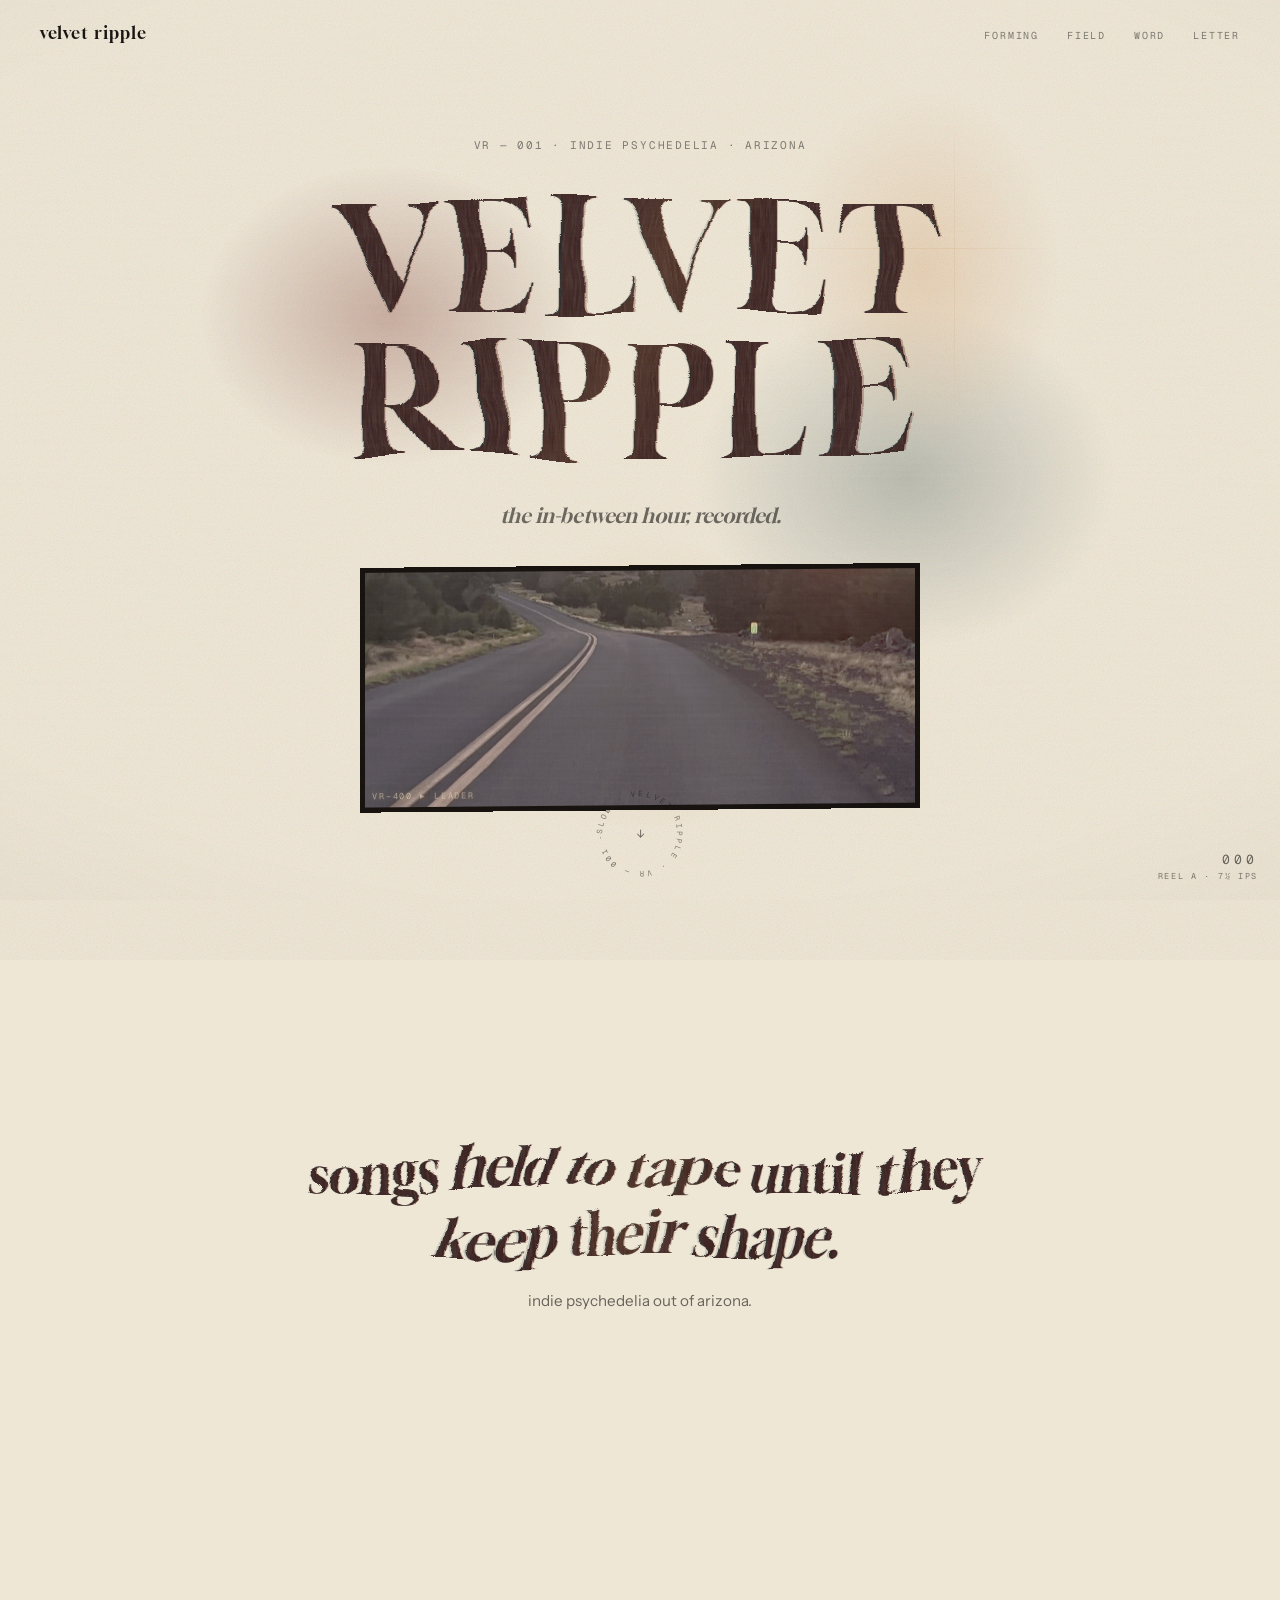
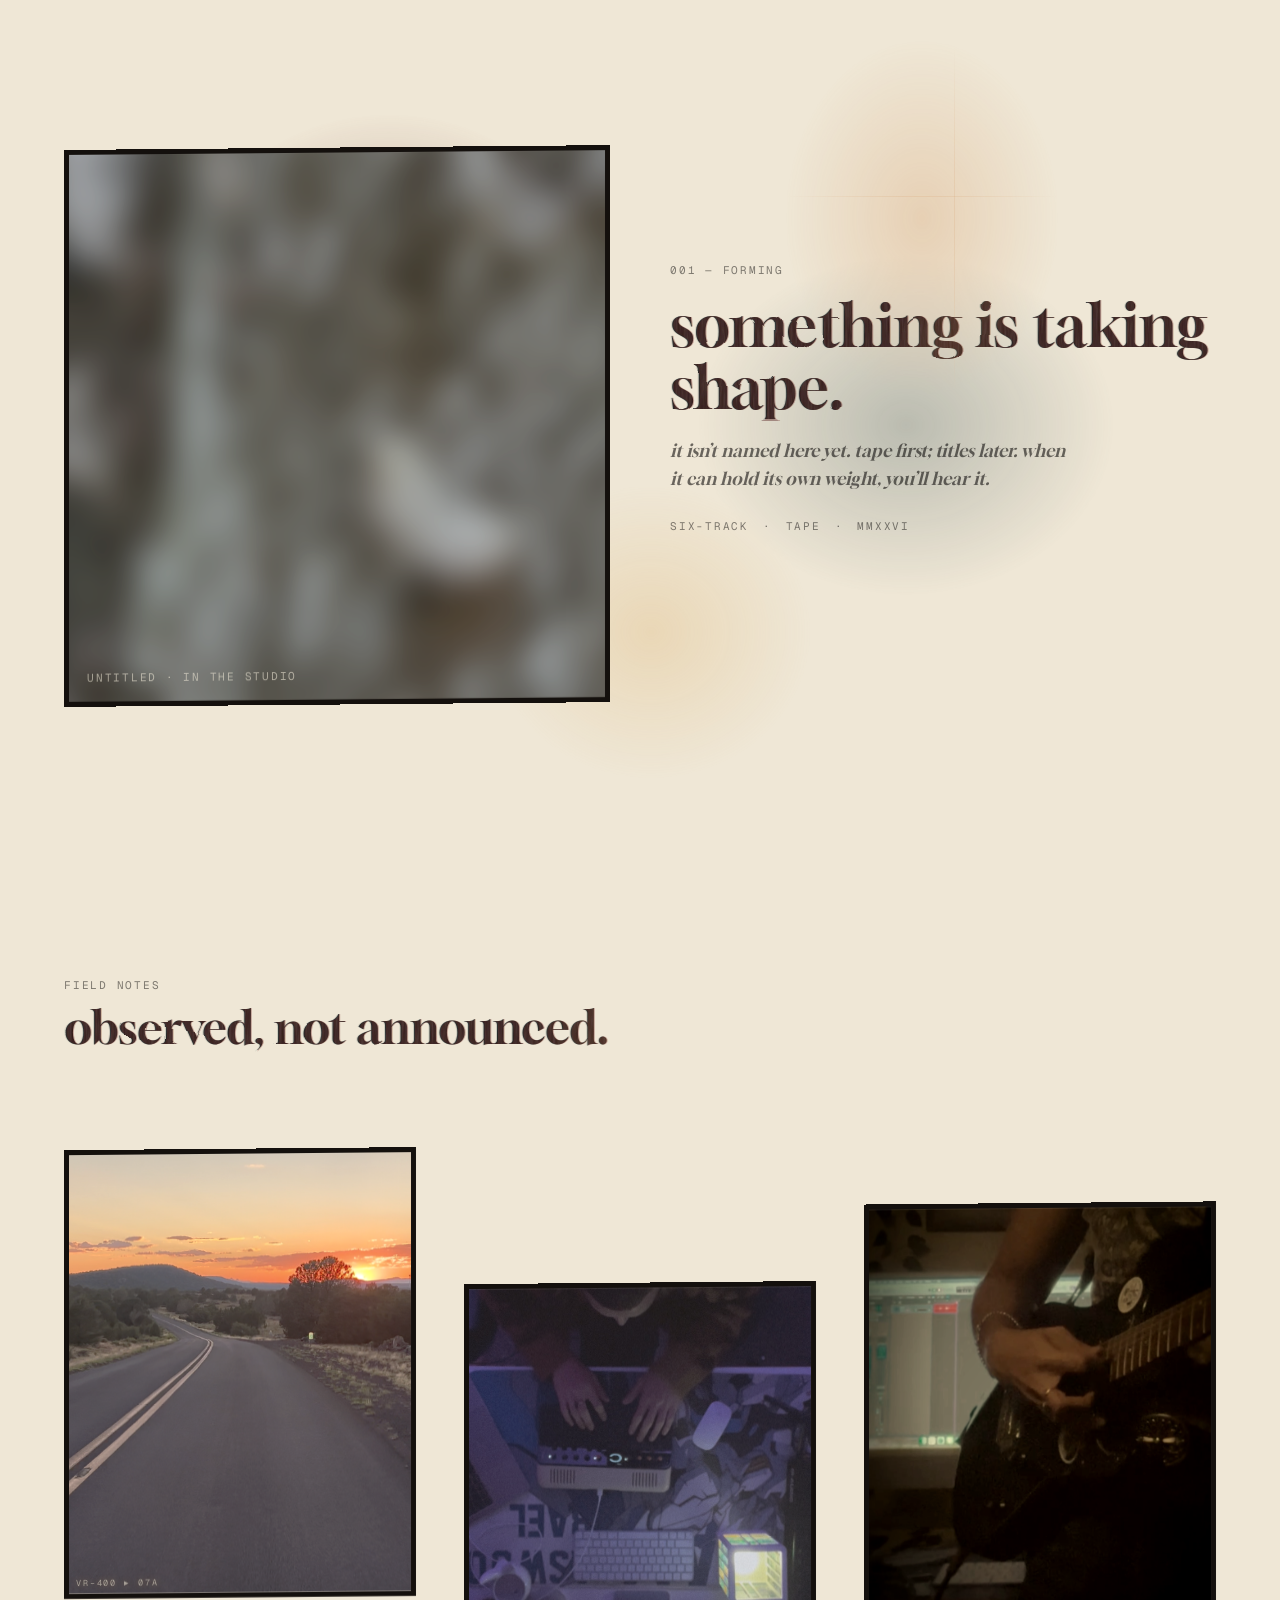
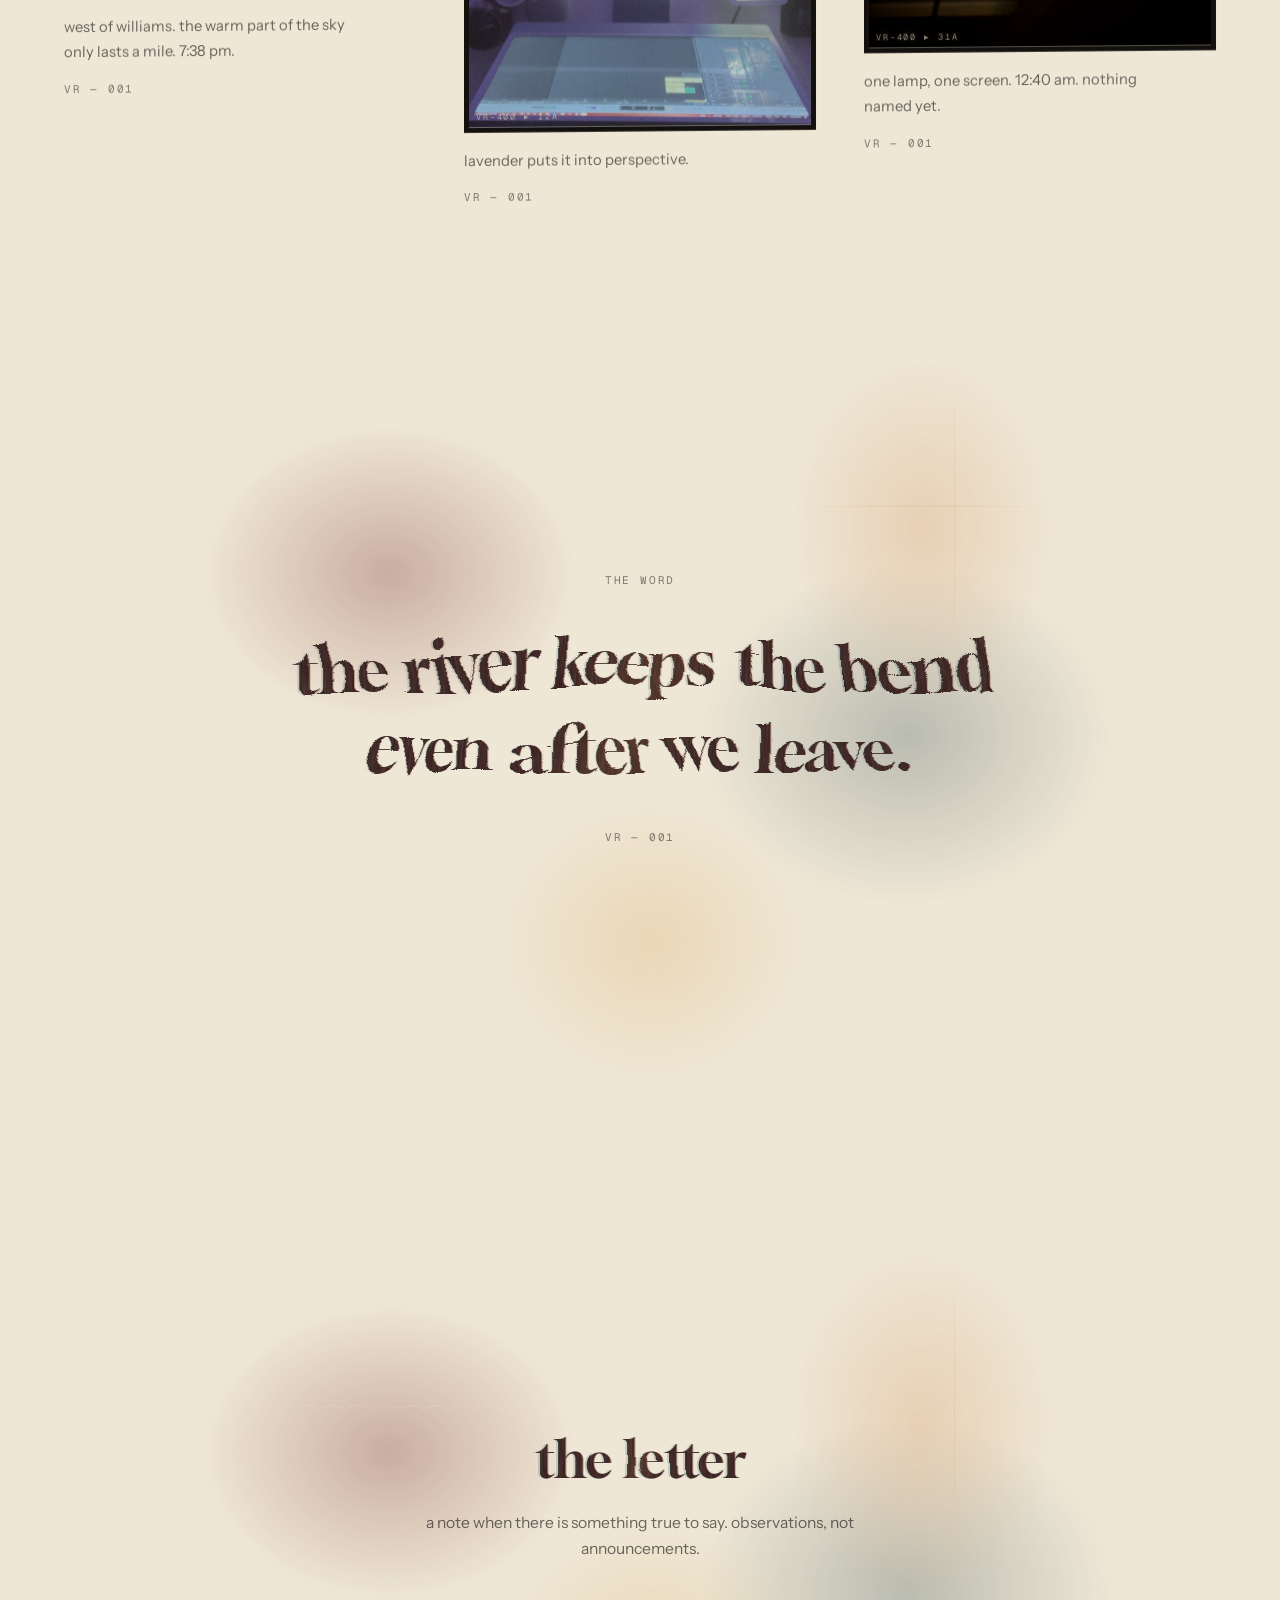
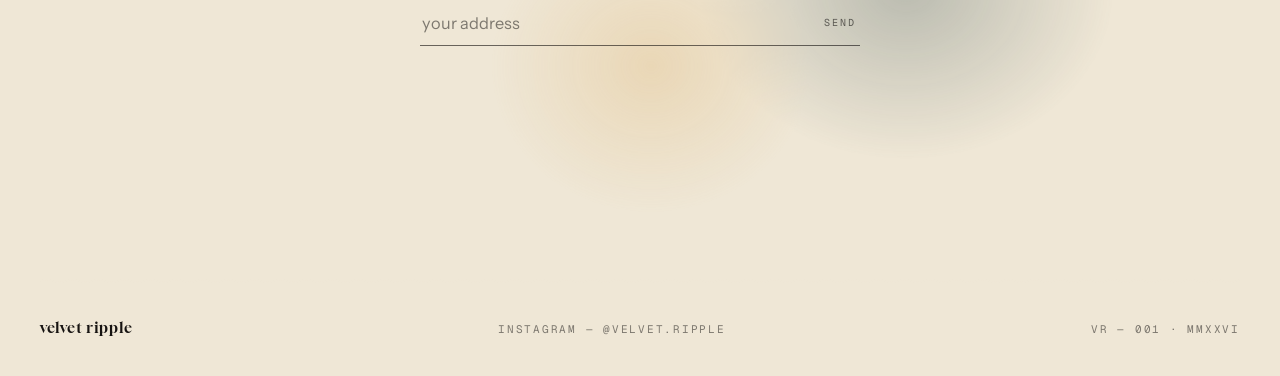
==== index.html @ 53ef12de "Add files via upload" ====
<!DOCTYPE html>
<html lang="en">
<head>
<meta charset="UTF-8">
<meta name="viewport" content="width=device-width, initial-scale=1.0">
<title>velvet ripple</title>
<link rel="icon" href="assets/velvet-ripple-favicon.png">
<link rel="stylesheet" href="colors_and_type.css">
<style>
  /* ============================================================
     VELVET RIPPLE — Liquid Velvet site · v4
     calm at rest · liquefies on scroll · bone sinks to inkwell
     indie psychedelia: a liquid light show under every scene,
     climate-graded photos, ripple rings, warped display type
     analog: paper fiber · velvet nap · dust · vignette ·
     misregistered print · film rebates · tape counter
     ============================================================ */
  *{ box-sizing:border-box; margin:0; padding:0; }
  html{ scroll-behavior:smooth; }

  /* page climate — JS flips body[data-climate] as you descend */
  body{ --pg:#EFE7D6; --pfg:#161311;
        --pfg2:rgba(22,19,17,.62); --pfg3:rgba(22,19,17,.52);
        --prule:rgba(22,19,17,.18);
        /* v2 print-plate colors per climate */
        --mis-a:rgba(107,30,26,.32); --mis-b:rgba(43,69,73,.18); --halo:rgba(0,0,0,0);
        background:var(--pg); color:var(--pfg);
        font-family:var(--font-body);
        -webkit-font-smoothing:antialiased;
        transition:background-color var(--clim-dur,1.4s) ease, color var(--clim-dur,1.4s) ease;
        overflow-x:hidden; }
  body[data-climate="teal"]{ --pg:#2B4549; --pfg:#EFE7D6;
        --pfg2:rgba(239,231,214,.66); --pfg3:rgba(239,231,214,.46);
        --prule:rgba(239,231,214,.20);
        --mis-a:rgba(22,19,17,.42); --mis-b:rgba(239,231,214,.14); --halo:rgba(217,162,75,.10); }
  body[data-climate="ink"]{ --pg:#161311; --pfg:#EFE7D6;
        --pfg2:rgba(239,231,214,.62); --pfg3:rgba(239,231,214,.44);
        --prule:rgba(239,231,214,.16);
        --mis-a:rgba(107,30,26,.55); --mis-b:rgba(217,162,75,.16); --halo:rgba(217,162,75,.15); }

  a{ color:inherit; text-decoration:none; }
  ::selection{ background:#6B1E1A; color:#EFE7D6; }

  /* focus — the system's oxblood outline comes from colors_and_type.css;
     on dark climates honey carries it instead */
  body[data-climate="teal"] :focus-visible,
  body[data-climate="ink"] :focus-visible{ outline-color:var(--vr-honey); }

  .mono{ font-family:var(--font-mono); font-size:11px; letter-spacing:.16em;
         text-transform:uppercase; color:var(--pfg3);
         transition:color var(--clim-dur,1.4s) ease; }

  /* the liquid — the melt filter drives DISPLAY TYPE ONLY. photos are
     moved by the compositor (transforms), never re-rasterized. */
  /* velvet type — melt via #vr-liquid; the pile lives in the glyph fill
     (background-clip:text = painted once, zero per-frame cost) */
  .velvet-word, .warp{ background-color:var(--pfg);
    background-image:url("data:image/svg+xml,%3Csvg xmlns='http://www.w3.org/2000/svg' width='210' height='210'%3E%3Cfilter id='v'%3E%3CfeTurbulence type='fractalNoise' baseFrequency='0.5 0.04' numOctaves='3' seed='9' stitchTiles='stitch'/%3E%3CfeColorMatrix type='saturate' values='0'/%3E%3C/filter%3E%3Crect width='100%25' height='100%25' filter='url(%23v)' opacity='0.32'/%3E%3C/svg%3E"),
      linear-gradient(115deg, rgba(217,162,75,0) 40%, rgba(217,162,75,.2) 50%, rgba(217,162,75,0) 60%);
    -webkit-background-clip:text; background-clip:text; color:transparent;
    transition:background-color var(--clim-dur,1.4s) ease; }
  .velvet-word{ filter:url(#vr-liquid); will-change:filter; }

  /* ---- material plates ----------------------------------------
     budget: exactly TWO blended full-viewport layers. every extra one
     forces the whole viewport to recomposite on each scroll frame,
     which is what made v3 sludgy. paper + velvet nap + projector dust
     are one static soft-light sheet; grain is the only animated plate;
     the vignette is plain alpha, so it costs nothing to blend. */
  .stock{ position:fixed; inset:0; pointer-events:none; z-index:58;
    mix-blend-mode:soft-light; opacity:var(--paper-o,.5);
    background-image:url("data:image/svg+xml,%3Csvg xmlns='http://www.w3.org/2000/svg' width='240' height='240'%3E%3Cfilter id='p'%3E%3CfeTurbulence type='fractalNoise' baseFrequency='0.010 0.30' numOctaves='3' seed='11' stitchTiles='stitch'/%3E%3CfeColorMatrix type='saturate' values='0'/%3E%3C/filter%3E%3Crect width='100%25' height='100%25' filter='url(%23p)' opacity='0.55'/%3E%3C/svg%3E"); }
  /* the nap and the dust ride INSIDE the same blended layer as pseudo-
     elements — independent knobs, still only one viewport blend */
  .stock::before, .stock::after{ content:""; position:absolute; inset:0; }
  .stock::before{ opacity:var(--nap-o,.55);
    background-image:url("data:image/svg+xml,%3Csvg xmlns='http://www.w3.org/2000/svg' width='210' height='210'%3E%3Cfilter id='v'%3E%3CfeTurbulence type='fractalNoise' baseFrequency='0.55 0.035' numOctaves='3' seed='9' stitchTiles='stitch'/%3E%3CfeColorMatrix type='saturate' values='0'/%3E%3C/filter%3E%3Crect width='100%25' height='100%25' filter='url(%23v)' opacity='0.6'/%3E%3C/svg%3E"),
      linear-gradient(115deg, rgba(239,231,214,0) 30%, rgba(239,231,214,.45) 44%, rgba(217,162,75,.26) 50%, rgba(239,231,214,.45) 56%, rgba(239,231,214,0) 70%); }
  .stock::after{ opacity:var(--dust-o,.4);
    background-image:url("data:image/svg+xml,%3Csvg xmlns='http://www.w3.org/2000/svg' width='430' height='430'%3E%3Cg fill='%23141009'%3E%3Ccircle cx='63' cy='118' r='1.1'/%3E%3Ccircle cx='299' cy='47' r='.7'/%3E%3Ccircle cx='372' cy='268' r='1.3'/%3E%3Ccircle cx='151' cy='341' r='.8'/%3E%3Crect x='218' y='166' width='1' height='9' transform='rotate(24 218 166)'/%3E%3C/g%3E%3C/svg%3E"); }

  /* film grain — the one animated plate; transform-only jitter */
  .grain{ position:fixed; inset:-60px; pointer-events:none; z-index:60;
    mix-blend-mode:multiply; opacity:calc(var(--grain-o,.55) * .5);
    will-change:transform; animation:grainJig 1.1s steps(4) infinite;
    background-image:url("data:image/svg+xml,%3Csvg xmlns='http://www.w3.org/2000/svg' width='180' height='180'%3E%3Cfilter id='n'%3E%3CfeTurbulence type='fractalNoise' baseFrequency='0.85' numOctaves='2' stitchTiles='stitch'/%3E%3C/filter%3E%3Crect width='100%25' height='100%25' filter='url(%23n)' opacity='0.6'/%3E%3C/svg%3E"); }
  @keyframes grainJig{
    0%{ transform:translate3d(0,0,0); } 25%{ transform:translate3d(-22px,14px,0); }
    50%{ transform:translate3d(14px,-26px,0); } 75%{ transform:translate3d(-10px,-12px,0); }
    100%{ transform:translate3d(0,0,0); } }

  /* v2 · enlarger vignette — alpha only, never blended */
  .vig{ position:fixed; inset:0; pointer-events:none; z-index:57;
    background:radial-gradient(ellipse 118% 96% at 50% 46%, rgba(0,0,0,0) 56%, rgba(18,14,11,var(--vig-o,.10)) 128%); }

  @media (prefers-reduced-motion: reduce){ .grain{ animation:none; } }

  /* v2 · misregistered print — second pass slightly off-register;
     on dark grounds the ghost warms into halation */
  .misreg{ text-shadow:
      var(--misx,1.2px) 0 0 var(--mis-a),
      calc(-1 * var(--misx,1.2px)) 0 0 var(--mis-b),
      0 0 30px var(--halo);
    transition:text-shadow var(--clim-dur,1.4s) ease; }

  /* v2 · film rebate — photos sit in negative frames w/ edge markings */
  .film{ position:relative; border:5px solid #14100D;
    box-shadow:0 0 0 1px rgba(239,231,214,.06) inset; }
  .rebate{ position:absolute; left:7px; bottom:5px; z-index:2;
    font-family:var(--font-mono); font-size:8.5px; letter-spacing:.22em;
    text-transform:uppercase; color:rgba(239,231,214,.55);
    text-shadow:0 0 6px rgba(217,162,75,.35); pointer-events:none; }

  /* v2 · tape counter — bottom right, fed by scroll */
  .tape{ position:fixed; right:22px; bottom:18px; z-index:45; text-align:right;
    display:flex; flex-direction:column; gap:2px; pointer-events:none; }
  .tape .tc-count{ font-family:var(--font-mono); font-size:13px; letter-spacing:.3em;
    color:var(--pfg2); font-variant-numeric:tabular-nums;
    transition:color var(--clim-dur,1.4s) ease; }
  .tape .tc-sub{ font-family:var(--font-mono); font-size:8.5px; letter-spacing:.2em;
    text-transform:uppercase; color:var(--pfg3);
    transition:color var(--clim-dur,1.4s) ease; }
  body[data-tape="off"] .tape{ display:none; }

  /* v4 · indie psychedelia — the liquid light show.
     wet-plate projector pools in brand inks, running under EVERY scene.
     scoped per-section + isolation:isolate so the blend is contained to
     that section's box instead of promoting the whole page. blobs move
     on transform and breathe on opacity — both compositor-only, so the
     light show is free during scroll. */
  .lit{ isolation:isolate; }
  .oil{ position:absolute; inset:0; overflow:hidden; pointer-events:none;
    mix-blend-mode:multiply; opacity:var(--oil-o,.34); }
  body[data-climate="teal"] .oil, body[data-climate="ink"] .oil{ mix-blend-mode:screen; }
  .oil i{ position:absolute; border-radius:50%; will-change:transform,opacity; }
  .oil .o1{ width:58vmin; height:46vmin; left:10%; top:12%;
    background:radial-gradient(closest-side, rgba(107,30,26,.85), rgba(107,30,26,0) 72%);
    animation:oilA 47s ease-in-out infinite alternate; }
  .oil .o2{ width:66vmin; height:54vmin; right:6%; top:26%;
    background:radial-gradient(closest-side, rgba(43,69,73,.8), rgba(43,69,73,0) 70%);
    animation:oilB 61s ease-in-out infinite alternate; }
  .oil .o3{ width:48vmin; height:44vmin; left:34%; bottom:2%;
    background:radial-gradient(closest-side, rgba(217,162,75,.68), rgba(217,162,75,0) 74%);
    animation:oilC 73s ease-in-out infinite alternate; }
  .oil .o4{ width:40vmin; height:52vmin; left:58%; top:4%;
    background:radial-gradient(closest-side, rgba(196,107,31,.55), rgba(196,107,31,0) 76%);
    animation:oilD 67s ease-in-out infinite alternate; }
  @keyframes oilA{ from{ transform:translate3d(0,0,0) scale(1); } to{ transform:translate3d(9vmin,6vmin,0) scale(1.28); } }
  @keyframes oilB{ from{ transform:translate3d(0,0,0) scale(1.15); } to{ transform:translate3d(-12vmin,5vmin,0) scale(.88); } }
  @keyframes oilC{ from{ transform:translate3d(0,0,0) scale(1); } to{ transform:translate3d(7vmin,-9vmin,0) scale(1.32); } }
  @keyframes oilD{ from{ transform:translate3d(0,0,0) scale(.9); } to{ transform:translate3d(-8vmin,8vmin,0) scale(1.2); } }
  /* colour wander without hue-rotate: the pools cross-fade at different
     periods, so the overlaps mix new colour on their own (free) */
  body[data-hue="on"] .oil .o1{ animation:oilA 47s ease-in-out infinite alternate, oilFade 29s ease-in-out infinite alternate; }
  body[data-hue="on"] .oil .o2{ animation:oilB 61s ease-in-out infinite alternate, oilFade 37s ease-in-out infinite alternate -9s; }
  body[data-hue="on"] .oil .o3{ animation:oilC 73s ease-in-out infinite alternate, oilFade 43s ease-in-out infinite alternate -21s; }
  body[data-hue="on"] .oil .o4{ animation:oilD 67s ease-in-out infinite alternate, oilFade 31s ease-in-out infinite alternate -14s; }
  @keyframes oilFade{ from{ opacity:.45; } to{ opacity:1; } }

  /* v4 · psych photo grade — deepens with the climate, set once per
     climate change (never per frame) */
  .film img{ transition:filter var(--clim-dur,1.4s) ease; }
  body[data-climate="teal"] .film img{ filter:saturate(.82) contrast(1.09) sepia(.12) hue-rotate(-6deg); }
  body[data-climate="ink"] .film img{ filter:saturate(.72) contrast(1.14) sepia(.2) hue-rotate(-12deg) brightness(.94); }

  /* v4 · wavy rule — the ripple as a divider */
  .ripple-rule{ height:6px; border:0; margin:0 auto; width:min(680px,72vw); opacity:.75;
    background:url("data:image/svg+xml,%3Csvg xmlns='http://www.w3.org/2000/svg' width='26' height='6'%3E%3Cpath d='M0 3 Q 6.5 0 13 3 T 26 3' fill='none' stroke='%23EFE7D6' stroke-opacity='.34'/%3E%3C/svg%3E") repeat-x; }

  /* v3 · ripple rings — slow sonar circles behind the word */
  .rings{ position:absolute; inset:0; display:grid; place-items:center; pointer-events:none; }
  .rings i{ grid-area:1/1; width:36vmin; height:36vmin; border-radius:50%;
    border:1px solid var(--prule); opacity:0; will-change:transform,opacity;
    animation:ripple 13s linear infinite; }
  .rings i:nth-child(even){ border-color:rgba(217,162,75,.34); }
  .rings i:nth-child(2){ animation-delay:3.25s; } .rings i:nth-child(3){ animation-delay:6.5s; }
  .rings i:nth-child(4){ animation-delay:9.75s; }
  @keyframes ripple{ 0%{ transform:scale(.3); opacity:0; } 10%{ opacity:.55; }
    70%{ opacity:.16; } 100%{ transform:scale(3.2); opacity:0; } }
  body[data-rings="off"] .rings{ display:none; }

  /* v3 · type warp — static melt on display titles (#vr-warp is never
     mutated per frame; renders once, cached) */
  .warp{ filter:url(#vr-warp); }

  @media (prefers-reduced-motion: reduce){
    .oil, .oil i, .rings i, .cue-ring{ animation:none !important; } }

  /* nav */
  nav{ position:fixed; top:0; left:0; right:0; z-index:40;
       display:flex; align-items:baseline; gap:28px; padding:22px 40px; }
  .nav-mark{ font-family:var(--font-display); font-size:17px; letter-spacing:.06em; margin-right:auto; }
  nav a.lnk{ font-family:var(--font-mono); font-size:10px; letter-spacing:.18em;
       text-transform:uppercase; color:var(--pfg3); transition:color var(--dur-hover,400ms) ease; }
  nav a.lnk:hover{ color:var(--pfg); }

  section{ position:relative; }

  /* photos ride the compositor: the scroll loop writes only transform */
  [data-plx]{ will-change:transform; }

  /* reveals */
  .rv{ opacity:0; transform:translateY(26px); transition:opacity 1.3s ease, transform 1.3s ease; }
  .rv.in{ opacity:1; transform:none; }
  @media (prefers-reduced-motion: reduce){ .rv{ opacity:1; transform:none; } }

  /* ---------- 1 · HERO ---------- */
  .hero{ min-height:100vh; display:flex; flex-direction:column; align-items:center;
         justify-content:center; text-align:center; gap:34px; padding:120px 24px 80px; }
  .hero-word{ font-family:var(--font-display); font-weight:400; text-transform:uppercase;
       font-size:clamp(3.6rem,11.5vw,10rem); line-height:.96; letter-spacing:.09em;
       text-indent:.09em; }
  @keyframes vrBreathe{ 0%,100%{ transform:scale(1) skewX(0deg); }
    33%{ transform:scale(1.008) skewX(.22deg); } 66%{ transform:scale(1.014) skewX(-.18deg); } }
  @media (prefers-reduced-motion: no-preference){
    .hero-word{ animation:vrBreathe 9s ease-in-out infinite; } }
  .hero-sub{ font-family:var(--font-display); font-style:italic;
       font-size:clamp(1rem,1.6vw,1.3rem); color:var(--pfg2);
       transition:color var(--clim-dur,1.4s) ease; }
  .hero-strip{ width:min(560px,82vw); aspect-ratio:21/9; overflow:hidden; }
  .hero-strip img{ width:100%; height:100%; object-fit:cover; display:block;
       filter:saturate(.9) contrast(1.05) sepia(.07); }
  .hero-cue{ position:absolute; bottom:18px; left:50%; transform:translateX(-50%);
       width:96px; height:96px; display:grid; place-items:center; }
  .cue-ring{ position:absolute; inset:0; overflow:visible; animation:cueSpin 28s linear infinite; }
  .cue-ring text{ font-family:var(--font-mono); font-size:8px; letter-spacing:.28em;
       text-transform:uppercase; fill:var(--pfg3); transition:fill var(--clim-dur,1.4s) ease; }
  .cue-arrow{ font-family:var(--font-mono); font-size:12px; color:var(--pfg2);
       animation:cuePulse 3.2s ease-in-out infinite; }
  @keyframes cueSpin{ to{ transform:rotate(360deg); } }
  @keyframes cuePulse{ 0%,100%{ opacity:.35; } 50%{ opacity:.85; } }

  /* ---------- 2 · THESIS ---------- */
  .thesis{ min-height:72vh; display:flex; flex-direction:column; align-items:center;
       justify-content:center; gap:22px; text-align:center; padding:80px 24px; }
  .thesis-line{ font-family:var(--font-display); font-style:italic; font-weight:400;
       font-size:clamp(1.8rem,4.2vw,3.3rem); line-height:1.25; max-width:22ch; }
  .thesis-sub{ font-family:var(--font-body); font-size:.95rem; color:var(--pfg2);
       transition:color var(--clim-dur,1.4s) ease; }

  /* ---------- 3 · FORMING ---------- */
  .forming{ min-height:100vh; display:grid; grid-template-columns:1fr 1fr;
       align-items:center; gap:60px; padding:120px 64px; max-width:1280px; margin:0 auto; }
  .forming-art{ position:relative; aspect-ratio:1/1; overflow:hidden; background:#1E1A17; }
  .forming-art img{ position:absolute; inset:-8%; width:116%; height:116%; object-fit:cover;
       filter:blur(16px) saturate(1.05) contrast(1.05); transform:scale(1.06); }
  .forming-art .veil{ position:absolute; inset:0; background:rgba(22,19,17,.22); }
  .forming-art .stamp{ position:absolute; left:18px; bottom:16px; z-index:2; }
  .forming-copy{ display:flex; flex-direction:column; gap:18px; }
  .forming-title{ font-family:var(--font-display); font-weight:400;
       font-size:clamp(2.2rem,4.6vw,3.8rem); line-height:1.05; }
  .forming-it{ font-family:var(--font-display); font-style:italic;
       font-size:1.1rem; line-height:1.6; color:var(--pfg2); max-width:34ch;
       transition:color var(--clim-dur,1.4s) ease; }
  .forming-meta{ display:flex; gap:14px; flex-wrap:wrap; margin-top:8px; }

  /* ---------- 4 · FIELD NOTES ---------- */
  .field{ padding:130px 64px 150px; max-width:1280px; margin:0 auto; }
  .field-head{ display:flex; flex-direction:column; gap:12px; margin-bottom:64px; }
  .field-title{ font-family:var(--font-display); font-weight:400;
       font-size:clamp(2rem,3.6vw,3rem); line-height:1; }
  .field-grid{ display:grid; grid-template-columns:repeat(3,1fr); gap:48px; align-items:start; }
  .fnote{ display:flex; flex-direction:column; gap:16px; }
  .fnote:nth-child(2){ margin-top:84px; }
  .fnote:nth-child(3){ margin-top:36px; }
  .fnote figure{ overflow:hidden; aspect-ratio:4/5; }
  .fnote img{ width:100%; height:100%; object-fit:cover; display:block;
       filter:saturate(.88) contrast(1.06) sepia(.07); }
  .fnote-cap{ font-family:var(--font-body); font-size:.92rem; line-height:1.65;
       color:var(--pfg2); max-width:30ch; transition:color var(--clim-dur,1.4s) ease; }

  /* ---------- 5 · THE WORD ---------- */
  .word{ min-height:100vh; display:flex; flex-direction:column; align-items:center;
       justify-content:center; gap:38px; text-align:center; padding:120px 24px; overflow:hidden; }
  .word-lyric{ font-family:var(--font-display); font-weight:400;
       font-size:clamp(2rem,5vw,4.2rem); line-height:1.3; max-width:18ch; }

  /* ---------- 6 · THE LETTER ---------- */
  .letter{ min-height:80vh; display:flex; flex-direction:column; align-items:center;
       justify-content:center; gap:24px; text-align:center; padding:120px 24px 60px; }
  .letter-title{ font-family:var(--font-display); font-weight:400;
       font-size:clamp(2rem,4vw,3.2rem); line-height:1; }
  .letter-copy{ font-family:var(--font-body); font-size:.98rem; line-height:1.7;
       color:var(--pfg2); max-width:44ch; transition:color var(--clim-dur,1.4s) ease; }
  .letter-form{ display:flex; width:min(440px,86vw); border-bottom:1px solid var(--pfg2);
       margin-top:14px; transition:border-color var(--dur-hover,400ms) ease; }
  .letter-form:focus-within{ border-bottom-color:var(--vr-honey); }
  .letter-form.err{ border-bottom-color:var(--error-on-deep,#D99A93); }
  .letter-form input{ flex:1; background:none; border:none; outline:none; color:var(--pfg);
       font-family:var(--font-body); font-size:1.02rem; padding:12px 2px; }
  .letter-form input::placeholder{ color:var(--pfg3); }
  .letter-form button{ background:none; border:none; cursor:pointer; color:var(--pfg2);
       font-family:var(--font-mono); font-size:10px; letter-spacing:.2em;
       text-transform:uppercase; padding:0 4px; transition:color var(--dur-hover,400ms) ease; }
  .letter-form button:hover{ color:#D9A24B; } /* honey as text — legal here: ink climate only */
  .letter-note{ font-family:var(--font-body); font-size:.88rem; line-height:1.6; min-height:1.6em; }
  .letter-note.err{ color:var(--error-on-deep,#D99A93); }
  .letter-note.ok{ color:var(--ok-on-deep,#A9BD97); }

  footer{ display:flex; align-items:baseline; gap:24px; padding:40px; position:relative; }
  footer::before{ content:""; position:absolute; top:0; left:40px; right:40px; height:6px;
       background:url("data:image/svg+xml,%3Csvg xmlns='http://www.w3.org/2000/svg' width='26' height='6'%3E%3Cpath d='M0 3 Q 6.5 0 13 3 T 26 3' fill='none' stroke='%23EFE7D6' stroke-opacity='.28'/%3E%3C/svg%3E") repeat-x; }
  footer .nav-mark{ font-size:15px; }
  footer .mono a:hover{ color:var(--pfg); }
  footer .right{ margin-left:auto; }

  @media (max-width: 900px){
    nav{ padding:18px 22px; gap:16px; }
    .forming{ grid-template-columns:1fr; gap:40px; padding:100px 24px; }
    .field{ padding:100px 24px 110px; }
    .field-grid{ grid-template-columns:1fr; gap:56px; }
    .fnote:nth-child(2), .fnote:nth-child(3){ margin-top:0; }
    footer{ flex-wrap:wrap; padding:32px 22px; }
    .tape{ right:14px; bottom:12px; }
  }
</style>
</head>
<body data-climate="bone">

<!-- the liquid filter — JS warbles baseFrequency + scale -->
<svg width="0" height="0" style="position:absolute" aria-hidden="true">
  <filter id="vr-liquid" x="-8%" y="-8%" width="116%" height="116%">
    <feTurbulence id="vr-turb" type="fractalNoise" baseFrequency="0.006 0.010" numOctaves="2" seed="7" result="n"></feTurbulence>
    <feDisplacementMap id="vr-disp" in="SourceGraphic" in2="n" scale="3" xChannelSelector="R" yChannelSelector="G"></feDisplacementMap>
  </filter>
  <!-- static type-warp — attributes only change from the Tweaks knob -->
  <filter id="vr-warp" x="-12%" y="-12%" width="124%" height="124%">
    <feTurbulence type="fractalNoise" baseFrequency="0.011 0.02" numOctaves="1" seed="3" result="wn"></feTurbulence>
    <feDisplacementMap id="vr-warp-disp" in="SourceGraphic" in2="wn" scale="3.2" xChannelSelector="R" yChannelSelector="G"></feDisplacementMap>
  </filter>
</svg>

<div class="vig" aria-hidden="true"></div>
<div class="stock" aria-hidden="true"></div>
<div class="grain" aria-hidden="true"></div>

<div class="tape" aria-hidden="true">
  <span class="tc-count" id="vr-count">000</span>
  <span class="tc-sub">reel a · 7½ ips</span>
</div>

<nav>
  <a class="nav-mark" href="#top">velvet ripple</a>
  <a class="lnk" href="#forming">forming</a>
  <a class="lnk" href="#field">field</a>
  <a class="lnk" href="#word">word</a>
  <a class="lnk" href="#letter">letter</a>
</nav>

<!-- 1 · HERO -->
<section class="hero lit" id="top" data-climate="bone" data-screen-label="hero">
  <div class="oil" aria-hidden="true"><i class="o1"></i><i class="o2"></i><i class="o3"></i><i class="o4"></i></div>
  <div class="rings" aria-hidden="true"><i></i><i></i><i></i><i></i></div>
  <span class="mono">vr — 001 · indie psychedelia · arizona</span>
  <h1 class="hero-word velvet-word misreg">velvet<br>ripple</h1>
  <p class="hero-sub">the in-between hour, recorded.</p>
  <div class="hero-strip film" data-plx="22">
    <img src="assets/photos/williams-drive.png" alt="dusk highway west of williams, arizona">
    <span class="rebate">vr–400 ▸ leader</span>
  </div>
  <div class="hero-cue" aria-hidden="true">
    <svg class="cue-ring" viewBox="0 0 100 100"><defs><path id="cue-o" d="M50,50 m-39,0 a39,39 0 1,1 78,0 a39,39 0 1,1 -78,0"></path></defs><text><textPath href="#cue-o">slow · velvet ripple · vr — 001 ·&#160;</textPath></text></svg>
    <span class="cue-arrow">↓</span>
  </div>
</section>

<!-- 2 · THESIS -->
<section class="thesis" data-climate="bone" data-screen-label="thesis">
  <p class="thesis-line rv velvet-word misreg">songs held to tape until they keep their shape.</p>
  <p class="thesis-sub rv">indie psychedelia out of arizona.</p>
</section>

<!-- 3 · FORMING -->
<section class="forming lit" id="forming" data-climate="teal" data-screen-label="forming">
  <div class="oil" aria-hidden="true"><i class="o1"></i><i class="o2"></i><i class="o3"></i><i class="o4"></i></div>
  <div class="forming-art rv film" data-plx="16">
    <img src="assets/photos/cover-bark.jpg" alt="unfocused texture — a record still forming">
    <div class="veil"></div>
    <span class="mono stamp" style="color:rgba(239,231,214,.6)">untitled · in the studio</span>
  </div>
  <div class="forming-copy">
    <span class="mono rv">001 — forming</span>
    <h2 class="forming-title rv misreg warp">something is taking shape.</h2>
    <p class="forming-it rv">it isn&rsquo;t named here yet. tape first; titles later. when it can hold its own weight, you&rsquo;ll hear it.</p>
    <div class="forming-meta rv">
      <span class="mono">SIX-TRACK</span>
      <span class="mono">·</span>
      <span class="mono">tape</span>
      <span class="mono">·</span>
      <span class="mono">mmxxvi</span>
    </div>
  </div>
</section>

<!-- 4 · FIELD NOTES -->
<section class="field" id="field" data-climate="teal" data-screen-label="field notes">
  <div class="field-head">
    <span class="mono rv">field notes</span>
    <h2 class="field-title rv misreg warp">observed, not announced.</h2>
  </div>
  <div class="field-grid">
    <article class="fnote rv" data-plx="14">
      <figure class="film"><img src="assets/photos/williams-drive.png" alt="sunset drive west of williams"><span class="rebate">vr–400 ▸ 07a</span></figure>
      <p class="fnote-cap">west of williams. the warm part of the sky only lasts a mile. 7:38 pm.</p>
      <span class="mono">vr — 001</span>
    </article>
    <article class="fnote rv" data-plx="30">
      <figure class="film"><img src="assets/photos/studio-desk.jpg" alt="studio desk, warm lamp"><span class="rebate">vr–400 ▸ 12a</span></figure>
      <p class="fnote-cap">lavender puts it into perspective.</p>
      <span class="mono">vr — 001</span>
    </article>
    <article class="fnote rv" data-plx="20">
      <figure class="film"><img src="assets/photos/guitar-desk.png" alt="hands on an electric guitar at the desk, one lamp and a screen"><span class="rebate">vr–400 ▸ 31a</span></figure>
      <p class="fnote-cap">one lamp, one screen. 12:40 am. nothing named yet.</p>
      <span class="mono">vr — 001</span>
    </article>
  </div>
</section>

<!-- 5 · THE WORD -->
<section class="word lit" id="word" data-climate="ink" data-screen-label="the word">
  <div class="oil" aria-hidden="true"><i class="o1"></i><i class="o2"></i><i class="o3"></i><i class="o4"></i></div>
  <div class="rings" aria-hidden="true"><i></i><i></i><i></i><i></i></div>
  <span class="mono rv">the word</span>
  <p class="word-lyric rv velvet-word misreg">the river keeps the bend<br>even after we leave.</p>
  <span class="mono rv">vr — 001</span>
</section>

<!-- 6 · THE LETTER -->
<section class="letter lit" id="letter" data-climate="ink" data-screen-label="the letter">
  <div class="oil" aria-hidden="true"><i class="o1"></i><i class="o2"></i><i class="o3"></i><i class="o4"></i></div>
  <hr class="ripple-rule" aria-hidden="true">
  <h2 class="letter-title rv misreg warp">the letter</h2>
  <p class="letter-copy rv">a note when there is something true to say. observations, not announcements.</p>
  <form class="letter-form rv" id="letter-form" novalidate
        method="post" target="eo-sink"
        action="https://eomail5.com/form/a2d98e58-8abf-11f1-98b9-2bc8e1536409">
    <input type="email" name="field_0" placeholder="your address" aria-label="email address" required>
    <!-- EmailOctopus honeypot — bots fill it, people never see it -->
    <input type="text" name="hpc4b27b6e-eb38-11e9-be00-06b4694bee2a"
           tabindex="-1" autocomplete="off" aria-hidden="true"
           style="position:absolute;left:-9999px;width:1px;height:1px;opacity:0">
    <button type="submit">send</button>
  </form>
  <p class="letter-note" id="letter-note" aria-live="polite"></p>
  <!-- the POST lands in here, so EmailOctopus never renders and the page never moves -->
  <iframe name="eo-sink" title="signup" aria-hidden="true" tabindex="-1"
          style="position:absolute;width:0;height:0;border:0;visibility:hidden"></iframe>
</section>

<footer data-climate="ink">
  <span class="nav-mark">velvet ripple</span>
  <span class="mono"><a href="https://instagram.com/velvet.ripple" target="_blank" rel="noopener">instagram — @velvet.ripple</a></span>
  <span class="mono right">vr — 001 · mmxxvi</span>
</footer>


<script src="liquid-scroll.js"></script>
<script>
/* the letter — system form states: error in claret, confirmation in moss, stated once.
   a valid address is NOT preventDefault'd: the browser posts it to EmailOctopus
   inside the hidden eo-sink iframe, so nothing of theirs ever renders and this
   page never navigates. an invalid one never leaves the machine. */
(() => {
  const form = document.getElementById('letter-form');
  const input = form.querySelector('input[type="email"]');
  const note = document.getElementById('letter-note');
  let sent = false;
  form.addEventListener('submit', (e) => {
    const ok = input.value.trim() !== '' && input.checkValidity();
    input.setAttribute('aria-invalid', ok ? 'false' : 'true');
    form.classList.toggle('err', !ok);
    note.className = 'letter-note ' + (ok ? 'ok' : 'err');
    note.textContent = ok ? "you're on the list. quiet from here."
                          : "that address doesn't look right.";
    if (!ok || sent) { e.preventDefault(); return; }
    sent = true;                       // let it through — the post goes to eo-sink
    setTimeout(() => form.reset(), 400);
  });
  input.addEventListener('input', () => {
    sent = false;
    form.classList.remove('err');
    if (note.classList.contains('err')) { note.className = 'letter-note'; note.textContent = ''; }
  });
})();
</script>
</body>
</html>
---- colors_and_type.css ----
/* ============================================================
   VELVET RIPPLE — Color & Type Foundations
   VR — 001 · Liquid Velvet Movement · MMXXVI
   ------------------------------------------------------------
   One font per role. One mark per page. One signature per post.
   Reserve bone + inkwell for ~70% of any composition.
   Saturated colors are spice, not the meal.
   ============================================================ */

/* ---------- FONTS ---------- */
@font-face {
  font-family: "Gloock";
  src: url("fonts/Gloock-Regular.ttf") format("truetype");
  font-weight: 400;
  font-style: normal;
  font-display: swap;
}
@font-face {
  font-family: "Boldonse";
  src: url("fonts/Boldonse-Regular.ttf") format("truetype");
  font-weight: 400;
  font-style: normal;
  font-display: swap;
}
@font-face {
  font-family: "Instrument Sans";
  src: url("fonts/InstrumentSans-VariableFont_wdth,wght.ttf") format("truetype");
  font-weight: 400 700;
  font-style: normal;
  font-display: swap;
}
@font-face {
  font-family: "Instrument Sans";
  src: url("fonts/InstrumentSans-Italic-VariableFont_wdth,wght.ttf") format("truetype");
  font-weight: 400 700;
  font-style: italic;
  font-display: swap;
}
@font-face {
  font-family: "Geist Mono";
  src: url("fonts/GeistMono-VariableFont_wght.ttf") format("truetype");
  font-weight: 100 900;
  font-style: normal;
  font-display: swap;
}
@font-face {
  font-family: "Geist Mono";
  src: url("fonts/GeistMono-Italic-VariableFont_wght.ttf") format("truetype");
  font-weight: 100 900;
  font-style: italic;
  font-display: swap;
}

:root {
  /* ============================================================
     COLOR — THE SYSTEM
     Each hue carries the temperature of a remembered hour.
     Use as climate, not decoration.
     ============================================================ */

  /* — Signature reds — */
  --vr-oxblood:     #6B1E1A; /* Signature. The velvet. Use as anchor.        */
  --vr-claret:      #8B2A2B; /* Secondary red. Aging wine. Subordinate.       */

  /* — Warm light — */
  --vr-burnt-amber: #C46B1F; /* Golden-hour heat. Sparingly, never large.     */
  --vr-honey:       #D9A24B; /* Warm light point. Highlights, marks, sun.     */

  /* — Cool counterweights — */
  --vr-moss:        #3A4A2E; /* Forest deep. Cold counterweight to amber.     */
  --vr-pond-teal:   #2B4549; /* Water, reflection. Behind type, under image.  */
  --vr-dusk:        #6F5C73; /* Rare lilac. One per release maximum.          */

  /* — Grounds — */
  --vr-bone:        #EFE7D6; /* Paper ground. The breathing field.            */
  --vr-inkwell:     #161311; /* Near-black. Type, structure, depth.           */

  /* ---------- SEMANTIC SURFACES ---------- */
  --bg:             var(--vr-bone);      /* default page ground               */
  --bg-deep:        var(--vr-inkwell);   /* inverted / night ground           */
  --bg-teal:        var(--vr-pond-teal); /* behind-type panel                 */
  --surface:        #F4EEE1;             /* card lift on bone (warmer paper)   */
  --surface-ink:    #1E1A17;            /* card lift on inkwell               */

  /* ---------- SEMANTIC FOREGROUNDS ---------- */
  --fg1:            var(--vr-inkwell);                /* primary text on bone   */
  --fg2:            rgba(22, 19, 17, 0.62);           /* secondary / muted      */
  --fg3:            rgba(22, 19, 17, 0.40);           /* faint / catalog marks  */
  --fg-on-deep1:    var(--vr-bone);                   /* primary text on ink    */
  --fg-on-deep2:    rgba(239, 231, 214, 0.60);        /* secondary on ink       */
  --fg-on-deep3:    rgba(239, 231, 214, 0.34);        /* faint on ink           */

  --accent:         var(--vr-oxblood);   /* anchor accent                     */
  --accent-warm:    var(--vr-honey);     /* highlight / sun                   */

  /* ---------- HAIRLINES ---------- */
  --rule:           rgba(22, 19, 17, 0.18);   /* divider on bone              */
  --rule-strong:    rgba(22, 19, 17, 0.42);
  --rule-on-deep:   rgba(239, 231, 214, 0.20);

  /* ============================================================
     TYPE — base families (one font per role, never deviate)
     ============================================================ */
  --font-display: "Gloock", "Cardo", "EB Garamond", Georgia, serif;   /* titles, song names, wordmark */
  --font-stamp:   "Boldonse", "Gloock", serif;                        /* stamps, emblems, ≤4 words    */
  --font-body:    "Instrument Sans", "Inter", system-ui, sans-serif;  /* captions, liner notes, copy  */
  --font-mono:    "Geist Mono", "IBM Plex Mono", ui-monospace, monospace; /* catalog, BPM, dates      */

  /* ---------- TYPE TOKENS (the artifact voice) ---------- */
  /* Display — Gloock, never bold, confident tracking */
  --wordmark-tracking: 0.34em;  /* linear wordmark +280            */
  --display-tracking:  0.012em;

  /* Fluid display sizes tuned for screen (brandbook is print-pt) */
  --fs-wordmark: clamp(2.4rem, 7vw, 5.5rem);  /* @kind font */
  --fs-title:    clamp(2rem, 5vw, 3.4rem);    /* @kind font */
  --fs-h1:       clamp(1.7rem, 3.6vw, 2.6rem); /* @kind font */
  --fs-h2:       clamp(1.3rem, 2.4vw, 1.75rem); /* @kind font */
  --fs-subtitle: 1rem;     /* Gloock italic ~16pt */
  --fs-tracklist:0.95rem;  /* Gloock ~14pt */
  --fs-body:     0.95rem;  /* Instrument Sans 9–10pt feel, generous leading */
  --fs-caption:  0.82rem;
  --fs-mono:     0.7rem;   /* Geist Mono 7pt — catalog marks */

  --lh-display:  1.04;     /* @kind font */
  --lh-body:     1.7;      /* @kind font */
}

/* ============================================================
   SEMANTIC ELEMENT STYLES
   Mix into any page for the house voice. Bone ground assumed.
   ============================================================ */

.vr-wordmark {
  font-family: var(--font-display);
  font-weight: 400;
  letter-spacing: var(--wordmark-tracking);
  text-transform: uppercase;
  line-height: 1.1;
  color: var(--fg1);
}
.vr-stamp {
  font-family: var(--font-stamp);
  font-weight: 400;
  letter-spacing: 0.02em;
  line-height: 1;
}
.vr-title, .vr-h1 {
  font-family: var(--font-display);
  font-weight: 400;
  letter-spacing: var(--display-tracking);
  line-height: var(--lh-display);
  color: var(--fg1);
}
.vr-title { font-size: var(--fs-title); }
.vr-h1    { font-size: var(--fs-h1); }
.vr-h2 {
  font-family: var(--font-display);
  font-weight: 400;
  font-size: var(--fs-h2);
  line-height: 1.12;
  color: var(--fg1);
}
.vr-subtitle {
  font-family: var(--font-display);
  font-style: italic;
  font-size: var(--fs-subtitle);
  color: var(--fg2);
  letter-spacing: 0.01em;
}
.vr-tracklist {
  font-family: var(--font-display);
  font-size: var(--fs-tracklist);
  letter-spacing: 0.02em;
  color: var(--fg1);
}
.vr-body {
  font-family: var(--font-body);
  font-weight: 400;
  font-size: var(--fs-body);
  line-height: var(--lh-body);
  color: var(--fg1);
}
.vr-caption {
  font-family: var(--font-body);
  font-size: var(--fs-caption);
  line-height: 1.55;
  color: var(--fg2);
}
.vr-mono, .vr-catalog {
  font-family: var(--font-mono);
  font-weight: 400;
  font-size: var(--fs-mono);
  letter-spacing: 0.14em;
  text-transform: uppercase;
  color: var(--fg3);
}

/* The catalog mark — signs every page, print, post */
.vr-catalog::before { content: ""; }
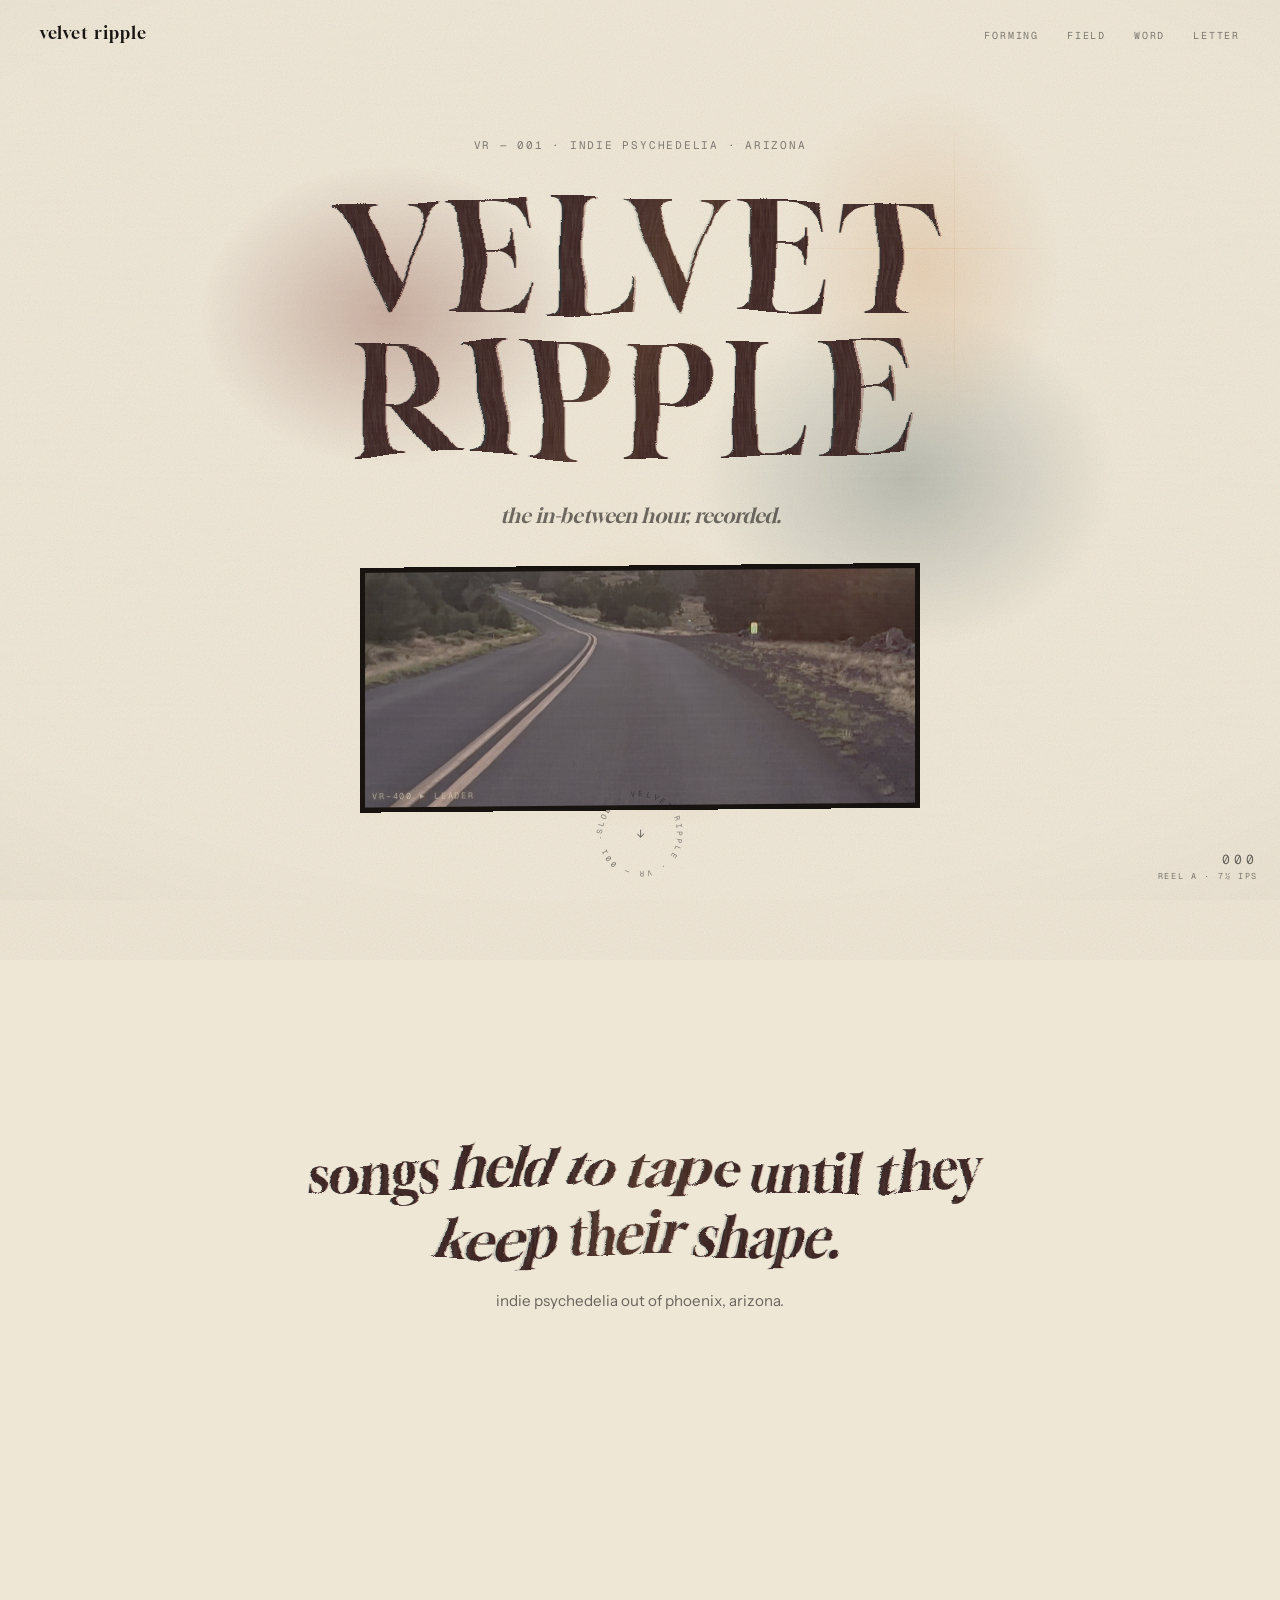
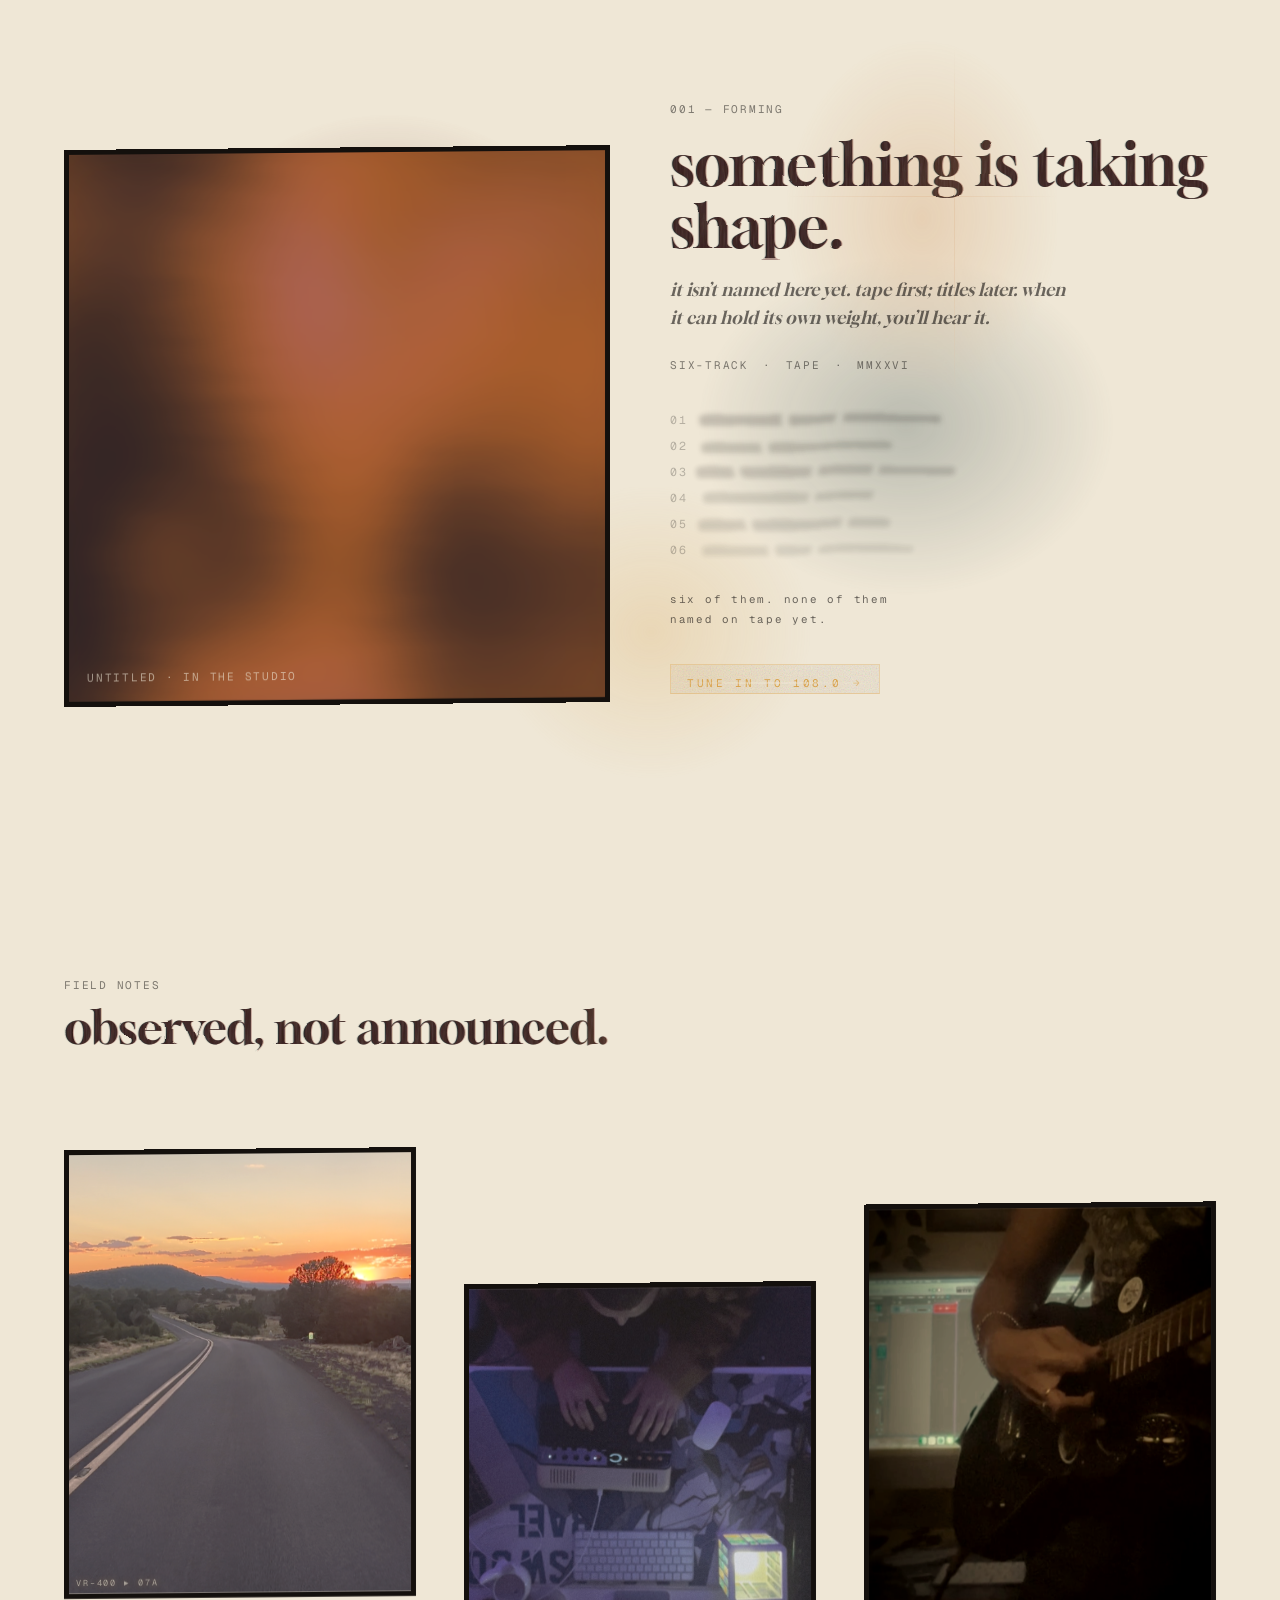
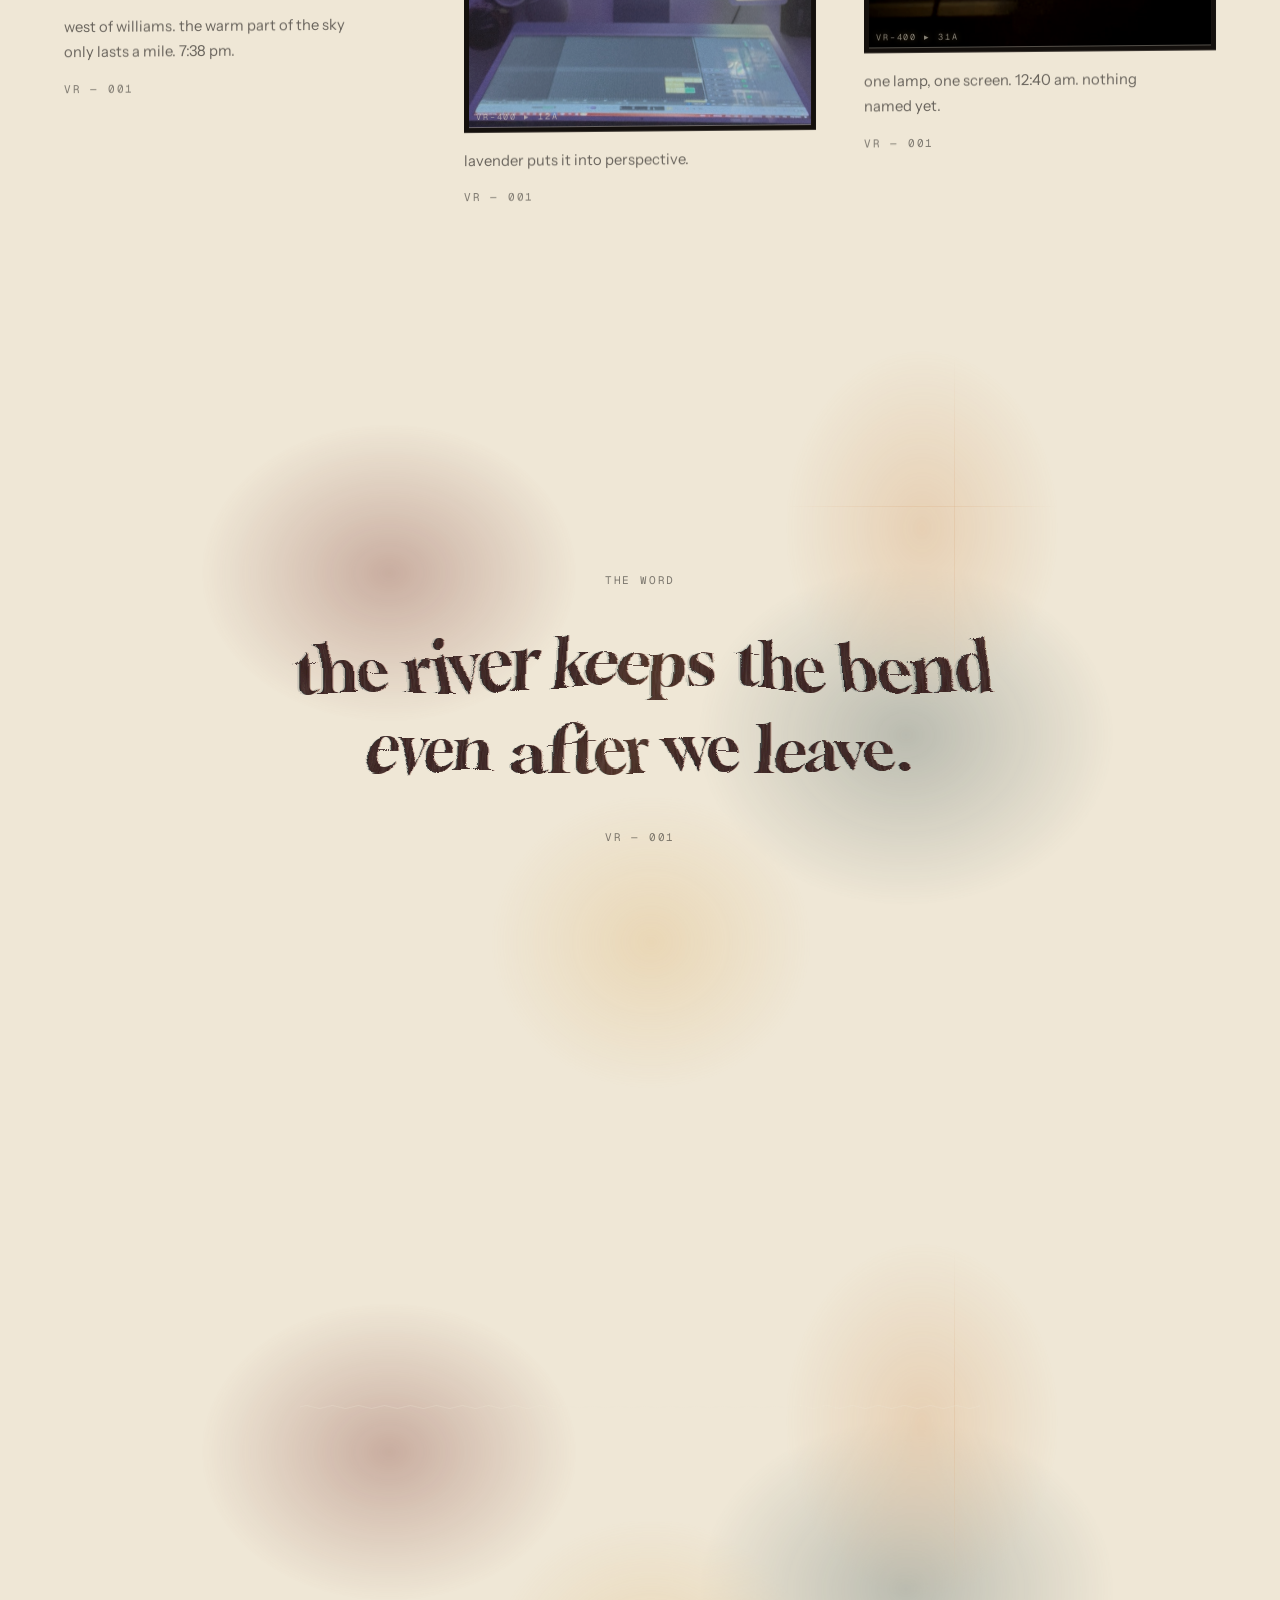
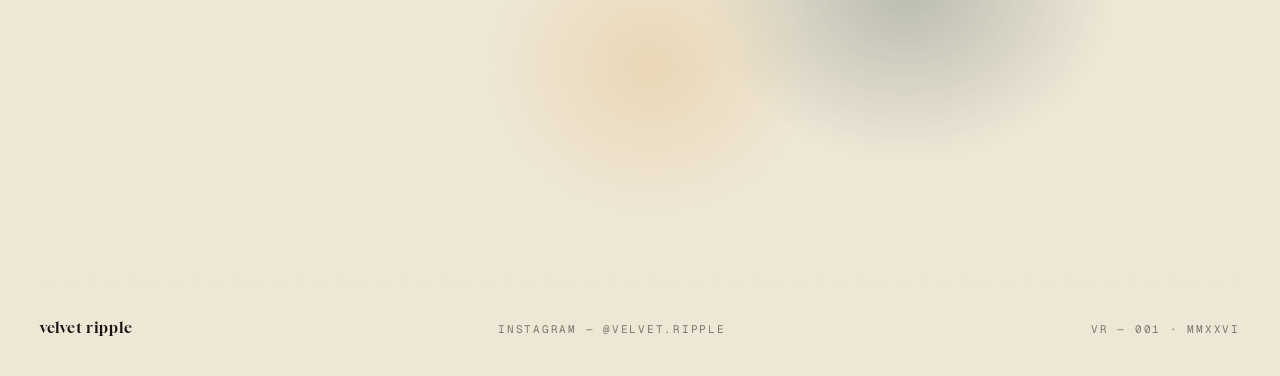
==== commit c1d1f780: "go live: seo, structured data, and the room - index.html: SEO head, JSON-LD, new alt text - 108.html" ====
--- a/index.html
+++ b/index.html
@@ -3,9 +3,37 @@
 <head>
 <meta charset="UTF-8">
 <meta name="viewport" content="width=device-width, initial-scale=1.0">
-<title>velvet ripple</title>
+<title>Velvet Ripple — Indie Psychedelia from Phoenix, Arizona</title>
+<meta name="description" content="Indie psychedelia from Phoenix, Arizona — analog, nocturnal, tape-first, made for the in-between hour. Debut single Frequency out September 4, 2026.">
+<link rel="canonical" href="https://velvetripple.art/">
+<meta name="robots" content="index,follow,max-image-preview:large,max-snippet:-1">
+<meta name="theme-color" content="#161311">
+<meta property="og:type" content="website">
+<meta property="og:site_name" content="Velvet Ripple">
+<meta property="og:locale" content="en_US">
+<meta property="og:url" content="https://velvetripple.art/">
+<meta property="og:title" content="Velvet Ripple — Indie Psychedelia from Phoenix, Arizona">
+<meta property="og:description" content="Analog, nocturnal, tape-first. Music for the in-between hour. Debut single Frequency out September 4, 2026.">
+<meta property="og:image" content="https://velvetripple.art/assets/og/velvet-ripple-og.png">
+<meta property="og:image:width" content="1200">
+<meta property="og:image:height" content="630">
+<meta property="og:image:alt" content="The Velvet Ripple wordmark in bone on an inkwell ground.">
+<meta name="twitter:card" content="summary_large_image">
+<meta name="twitter:title" content="Velvet Ripple — Indie Psychedelia from Phoenix, Arizona">
+<meta name="twitter:description" content="Analog, nocturnal, tape-first. Music for the in-between hour. Debut single Frequency out September 4, 2026.">
+<meta name="twitter:image" content="https://velvetripple.art/assets/og/velvet-ripple-og.png">
+<meta name="twitter:image:alt" content="The Velvet Ripple wordmark in bone on an inkwell ground.">
+<link rel="me" href="https://instagram.com/velvet.ripple">
+<link rel="me" href="https://www.threads.com/@velvet.ripple">
 <link rel="icon" href="assets/velvet-ripple-favicon.png">
+<link rel="preload" href="fonts/Gloock-Regular.ttf" as="font" type="font/ttf" crossorigin>
 <link rel="stylesheet" href="colors_and_type.css">
+<script type="application/ld+json">
+{"@context":"https://schema.org","@graph":[
+{"@type":"MusicGroup","@id":"https://velvetripple.art/#artist","name":"Velvet Ripple","alternateName":"velvet ripple","url":"https://velvetripple.art/","mainEntityOfPage":"https://velvetripple.art/","description":"Velvet Ripple is a solo indie psychedelia project based in Phoenix, Arizona. Analog and nocturnal — songs written and recorded to tape for the in-between hour. Debut single Frequency arrives September 4, 2026.","disambiguatingDescription":"Indie psychedelia project from Phoenix, Arizona, catalogued VR — 001. Distinct from other recording artists sharing the name Velvet Ripple.","genre":["Indie psychedelia","Psychedelic pop","Experimental pop","Bedroom pop"],"foundingDate":"2026","foundingLocation":{"@type":"Place","name":"Phoenix, Arizona","address":{"@type":"PostalAddress","addressLocality":"Phoenix","addressRegion":"AZ","addressCountry":"US"}},"image":"https://velvetripple.art/assets/og/velvet-ripple-og.png","logo":"https://velvetripple.art/assets/velvet-ripple-mark.svg","sameAs":["https://instagram.com/velvet.ripple","https://www.threads.com/@velvet.ripple"],"track":{"@id":"https://velvetripple.art/#frequency"}},
+{"@type":"MusicRecording","@id":"https://velvetripple.art/#frequency","name":"Frequency","byArtist":{"@id":"https://velvetripple.art/#artist"},"datePublished":"2026-09-04","duration":"PT3M36S","inLanguage":"en","genre":"Indie psychedelia","description":"Debut single from Velvet Ripple. Nocturnal indie synth-pop, 108 BPM, recorded in Phoenix, Arizona."},
+{"@type":"WebSite","@id":"https://velvetripple.art/#website","url":"https://velvetripple.art/","name":"Velvet Ripple","inLanguage":"en","publisher":{"@id":"https://velvetripple.art/#artist"}}]}
+</script>
 <style>
   /* ============================================================
      VELVET RIPPLE — Liquid Velvet site · v4
@@ -184,7 +212,7 @@
   .warp{ filter:url(#vr-warp); }
 
   @media (prefers-reduced-motion: reduce){
-    .oil, .oil i, .rings i, .cue-ring{ animation:none !important; } }
+    .oil, .oil i, .rings i, .cue-ring, .tunein .tune-static, .tunein::after{ animation:none !important; } }
 
   /* nav */
   nav{ position:fixed; top:0; left:0; right:0; z-index:40;
@@ -242,9 +270,69 @@
   .forming{ min-height:100vh; display:grid; grid-template-columns:1fr 1fr;
        align-items:center; gap:60px; padding:120px 64px; max-width:1280px; margin:0 auto; }
   .forming-art{ position:relative; aspect-ratio:1/1; overflow:hidden; background:#1E1A17; }
+  /* the cover is in the room but hasn't taken shape — the melt is baked into the file,
+     not applied here, so devtools can't undo it and read the art early. the softening lives
+     on a wrapper so it COMPOSES with the .film climate grade instead of losing to it. */
+  .forming-art .unformed{ position:absolute; inset:0; filter:blur(9px) url(#vr-melt); }
   .forming-art img{ position:absolute; inset:-8%; width:116%; height:116%; object-fit:cover;
-       filter:blur(16px) saturate(1.05) contrast(1.05); transform:scale(1.06); }
+       transform:scale(1.06); }
   .forming-art .veil{ position:absolute; inset:0; background:rgba(22,19,17,.22); }
+
+  /* tracklist — present, six rows, none of it legible yet. the rows carry word LENGTHS
+     only: no titles exist in the markup, so there is nothing to read in the source either. */
+  .tracklist{ list-style:none; display:flex; flex-direction:column; gap:11px; margin-top:22px;
+       max-width:32ch; color:var(--pfg2); transition:color var(--clim-dur,1.4s) ease; }
+  .tracklist li{ display:flex; align-items:center; gap:11px; }
+  .tracklist .tn{ font-size:.72rem; letter-spacing:.2em; opacity:.5; flex:none; }
+  .tracklist .tw{ height:.58em; width:var(--w,20%); background:currentColor; opacity:.3;
+       border-radius:1.5px; }
+  .tracklist li:nth-child(even) .tw{ height:.52em; opacity:.26; }
+  /* each row sat in the developer a little differently */
+  .tracklist li:nth-child(2) .smear{ translate:2px 1px; }
+  .tracklist li:nth-child(3) .smear{ translate:-3px 0; opacity:.86; }
+  .tracklist li:nth-child(4) .smear{ translate:4px -1px; opacity:.78; }
+  .tracklist li:nth-child(5) .smear{ translate:-1px 1px; opacity:.7; }
+  .tracklist li:nth-child(6) .smear{ translate:3px 0; opacity:.62; }
+  .tracklist .smear{ display:flex; align-items:baseline; gap:7px; flex:1; filter:url(#vr-melt) blur(2.9px); }
+  /* one track develops once the room has been solved — the rest stay on the shelf */
+  .tracklist .tt{ display:none; }
+  .tracklist li.clear .smear{ display:none; }
+  .tracklist li.clear .tt{ display:inline; color:var(--vr-honey); opacity:1;
+       text-transform:none; font-size:.8rem; letter-spacing:.16em;
+       animation:trackDevelop 2.6s ease both .5s; }
+  .tracklist li.clear .tn{ opacity:.85; }
+  @keyframes trackDevelop{ from{ filter:blur(7px); opacity:0; }
+       60%{ filter:blur(1.2px); opacity:.7; } to{ filter:blur(0); opacity:1; } }
+  .tracknote{ display:block; margin-top:14px; max-width:32ch; text-transform:none;
+       font-size:.68rem; letter-spacing:.16em; line-height:1.85;
+       color:var(--pfg2); opacity:.6; transition:color var(--clim-dur,1.4s) ease; }
+
+  /* the door — a dial plate, dusted with static until you tune it in */
+  .tunein{ position:relative; align-self:flex-start; margin-top:22px; display:inline-flex;
+       align-items:center; gap:12px; padding:11px 16px; letter-spacing:.24em; overflow:hidden;
+       color:var(--vr-honey); border:1px solid rgba(217,162,75,.3); background:rgba(217,162,75,.05);
+       transition:border-color var(--dur-hover,.5s) ease, background var(--dur-hover,.5s) ease; }
+  .tunein .tune-static{ position:absolute; inset:-40%; pointer-events:none; opacity:.55;
+       mix-blend-mode:overlay; background-repeat:repeat;
+       background-image:url("data:image/svg+xml,%3Csvg xmlns='http://www.w3.org/2000/svg' width='120' height='120'%3E%3Cfilter id='s'%3E%3CfeTurbulence type='fractalNoise' baseFrequency='.85' numOctaves='2'/%3E%3C/filter%3E%3Crect width='120' height='120' filter='url(%23s)' opacity='.6'/%3E%3C/svg%3E");
+       animation:tuneHiss .42s steps(3) infinite, tuneDrift 9s linear infinite;
+       transition:opacity var(--dur-hover,.5s) ease; }
+  /* tape tracking — one bright line crawls the plate every few seconds */
+  .tunein::after{ content:""; position:absolute; left:0; right:0; height:2px;
+       background:linear-gradient(90deg,transparent,rgba(239,231,214,.5),transparent);
+       animation:tuneTrack 7.5s linear infinite; pointer-events:none; }
+  .tunein .tune-t{ position:relative; text-shadow:0 0 12px rgba(217,162,75,.35);
+       transition:letter-spacing var(--dur-hover,.5s) ease, text-shadow var(--dur-hover,.5s) ease; }
+  .tunein .tune-ar{ position:relative; opacity:.6; transition:opacity var(--dur-hover,.5s) ease, translate var(--dur-hover,.5s) ease; }
+  .tunein:hover{ color:var(--vr-honey); border-color:rgba(217,162,75,.7); background:rgba(217,162,75,.1); }
+  .tunein:hover .tune-static{ opacity:.12; }          /* it comes in clear */
+  .tunein:hover .tune-t{ letter-spacing:.28em; text-shadow:0 0 18px rgba(217,162,75,.6); }
+  .tunein:hover .tune-ar{ opacity:1; translate:3px 0; }
+  @keyframes tuneHiss{ 0%{ transform:translate3d(0,0,0); } 33%{ transform:translate3d(-3%,2%,0); }
+       66%{ transform:translate3d(2%,-3%,0); } 100%{ transform:translate3d(-1%,-1%,0); } }
+  @keyframes tuneDrift{ from{ background-position:0 0; } to{ background-position:120px 90px; } }
+  @keyframes tuneTrack{ 0%,82%{ top:-4px; opacity:0; } 84%{ opacity:.9; }
+       97%{ top:100%; opacity:.5; } 100%{ top:100%; opacity:0; } }
   .forming-art .stamp{ position:absolute; left:18px; bottom:16px; z-index:2; }
   .forming-copy{ display:flex; flex-direction:column; gap:18px; }
   .forming-title{ font-family:var(--font-display); font-weight:400;
@@ -253,6 +341,11 @@
        font-size:1.1rem; line-height:1.6; color:var(--pfg2); max-width:34ch;
        transition:color var(--clim-dur,1.4s) ease; }
   .forming-meta{ display:flex; gap:14px; flex-wrap:wrap; margin-top:8px; }
+  /* the one door to the frequency room — never explained */
+  .forming-link{ align-self:flex-start; margin-top:16px; letter-spacing:.24em;
+       border-bottom:1px solid rgba(217,162,75,.4); padding-bottom:3px;
+       transition:color var(--dur-hover,.5s) ease, border-color var(--dur-hover,.5s) ease; }
+  .forming-link:hover{ color:var(--vr-honey); border-bottom-color:var(--vr-honey); }
 
   /* ---------- 4 · FIELD NOTES ---------- */
   .field{ padding:130px 64px 150px; max-width:1280px; margin:0 auto; }
@@ -347,6 +440,8 @@
   <a class="lnk" href="#letter">letter</a>
 </nav>
 
+<svg width="0" height="0" aria-hidden="true" style="position:absolute"><filter id="vr-melt" x="-15%" y="-15%" width="130%" height="130%" color-interpolation-filters="sRGB"><feTurbulence type="fractalNoise" baseFrequency="0.009 0.042" numOctaves="2" seed="7" result="n"></feTurbulence><feDisplacementMap in="SourceGraphic" in2="n" scale="13" xChannelSelector="R" yChannelSelector="G"></feDisplacementMap></filter></svg>
+
 <!-- 1 · HERO -->
 <section class="hero lit" id="top" data-climate="bone" data-screen-label="hero">
   <div class="oil" aria-hidden="true"><i class="o1"></i><i class="o2"></i><i class="o3"></i><i class="o4"></i></div>
@@ -355,7 +450,7 @@
   <h1 class="hero-word velvet-word misreg">velvet<br>ripple</h1>
   <p class="hero-sub">the in-between hour, recorded.</p>
   <div class="hero-strip film" data-plx="22">
-    <img src="assets/photos/williams-drive.png" alt="dusk highway west of williams, arizona">
+    <img src="assets/photos/williams-drive.png" alt="Dusk on the highway west of Williams, Arizona — a Velvet Ripple field photograph">
     <span class="rebate">vr–400 ▸ leader</span>
   </div>
   <div class="hero-cue" aria-hidden="true">
@@ -367,14 +462,14 @@
 <!-- 2 · THESIS -->
 <section class="thesis" data-climate="bone" data-screen-label="thesis">
   <p class="thesis-line rv velvet-word misreg">songs held to tape until they keep their shape.</p>
-  <p class="thesis-sub rv">indie psychedelia out of arizona.</p>
+  <p class="thesis-sub rv">indie psychedelia out of phoenix, arizona.</p>
 </section>
 
 <!-- 3 · FORMING -->
 <section class="forming lit" id="forming" data-climate="teal" data-screen-label="forming">
   <div class="oil" aria-hidden="true"><i class="o1"></i><i class="o2"></i><i class="o3"></i><i class="o4"></i></div>
   <div class="forming-art rv film" data-plx="16">
-    <img src="assets/photos/cover-bark.jpg" alt="unfocused texture — a record still forming">
+    <div class="unformed"><img src="assets/photos/vr-002-forming.jpg" alt="An unfinished record cover, still taking shape"></div>
     <div class="veil"></div>
     <span class="mono stamp" style="color:rgba(239,231,214,.6)">untitled · in the studio</span>
   </div>
@@ -389,6 +484,16 @@
       <span class="mono">·</span>
       <span class="mono">mmxxvi</span>
     </div>
+    <ol class="tracklist rv" aria-label="six tracks, not yet named">
+      <li><span class="tn mono">01</span><span class="smear"><span class="tw" style="--w:26%"></span><span class="tw" style="--w:14%"></span><span class="tw" style="--w:31%"></span></span></li>
+      <li><span class="tn mono">02</span><span class="smear"><span class="tw" style="--w:19%"></span><span class="tw" style="--w:38%"></span></span><span class="tt mono">frequency</span></li>
+      <li><span class="tn mono">03</span><span class="smear"><span class="tw" style="--w:12%"></span><span class="tw" style="--w:22%"></span><span class="tw" style="--w:16%"></span><span class="tw" style="--w:24%"></span></span></li>
+      <li><span class="tn mono">04</span><span class="smear"><span class="tw" style="--w:33%"></span><span class="tw" style="--w:17%"></span></span></li>
+      <li><span class="tn mono">05</span><span class="smear"><span class="tw" style="--w:15%"></span><span class="tw" style="--w:27%"></span><span class="tw" style="--w:13%"></span></span></li>
+      <li><span class="tn mono">06</span><span class="smear"><span class="tw" style="--w:21%"></span><span class="tw" style="--w:11%"></span><span class="tw" style="--w:29%"></span></span></li>
+    </ol>
+    <span class="mono rv tracknote">six of them. none of them named on tape yet.</span>
+    <a class="mono rv forming-link tunein" href="108.html"><span class="tune-static" aria-hidden="true"></span><span class="tune-t">tune in to 108.0</span><span class="tune-ar">&rarr;</span></a>
   </div>
 </section>
 
@@ -400,17 +505,17 @@
   </div>
   <div class="field-grid">
     <article class="fnote rv" data-plx="14">
-      <figure class="film"><img src="assets/photos/williams-drive.png" alt="sunset drive west of williams"><span class="rebate">vr–400 ▸ 07a</span></figure>
+      <figure class="film"><img src="assets/photos/williams-drive.png" alt="The warm mile of sky on a sunset drive west of Williams, Arizona, 7:38 pm"><span class="rebate">vr–400 ▸ 07a</span></figure>
       <p class="fnote-cap">west of williams. the warm part of the sky only lasts a mile. 7:38 pm.</p>
       <span class="mono">vr — 001</span>
     </article>
     <article class="fnote rv" data-plx="30">
-      <figure class="film"><img src="assets/photos/studio-desk.jpg" alt="studio desk, warm lamp"><span class="rebate">vr–400 ▸ 12a</span></figure>
+      <figure class="film"><img src="assets/photos/studio-desk.jpg" alt="A Kawai K3 synthesizer under a warm lamp on the studio desk at night"><span class="rebate">vr–400 ▸ 12a</span></figure>
       <p class="fnote-cap">lavender puts it into perspective.</p>
       <span class="mono">vr — 001</span>
     </article>
     <article class="fnote rv" data-plx="20">
-      <figure class="film"><img src="assets/photos/guitar-desk.png" alt="hands on an electric guitar at the desk, one lamp and a screen"><span class="rebate">vr–400 ▸ 31a</span></figure>
+      <figure class="film"><img src="assets/photos/guitar-desk.png" alt="Hands on an electric guitar at the recording desk, one lamp and one screen"><span class="rebate">vr–400 ▸ 31a</span></figure>
       <p class="fnote-cap">one lamp, one screen. 12:40 am. nothing named yet.</p>
       <span class="mono">vr — 001</span>
     </article>
@@ -432,20 +537,11 @@
   <hr class="ripple-rule" aria-hidden="true">
   <h2 class="letter-title rv misreg warp">the letter</h2>
   <p class="letter-copy rv">a note when there is something true to say. observations, not announcements.</p>
-  <form class="letter-form rv" id="letter-form" novalidate
-        method="post" target="eo-sink"
-        action="https://eomail5.com/form/a2d98e58-8abf-11f1-98b9-2bc8e1536409">
-    <input type="email" name="field_0" placeholder="your address" aria-label="email address" required>
-    <!-- EmailOctopus honeypot — bots fill it, people never see it -->
-    <input type="text" name="hpc4b27b6e-eb38-11e9-be00-06b4694bee2a"
-           tabindex="-1" autocomplete="off" aria-hidden="true"
-           style="position:absolute;left:-9999px;width:1px;height:1px;opacity:0">
+  <form class="letter-form rv" id="letter-form" novalidate>
+    <input type="email" placeholder="your address" aria-label="email address" required>
     <button type="submit">send</button>
   </form>
   <p class="letter-note" id="letter-note" aria-live="polite"></p>
-  <!-- the POST lands in here, so EmailOctopus never renders and the page never moves -->
-  <iframe name="eo-sink" title="signup" aria-hidden="true" tabindex="-1"
-          style="position:absolute;width:0;height:0;border:0;visibility:hidden"></iframe>
 </section>
 
 <footer data-climate="ink">
@@ -457,28 +553,35 @@
 
 <script src="liquid-scroll.js"></script>
 <script>
-/* the letter — system form states: error in claret, confirmation in moss, stated once.
-   a valid address is NOT preventDefault'd: the browser posts it to EmailOctopus
-   inside the hidden eo-sink iframe, so nothing of theirs ever renders and this
-   page never navigates. an invalid one never leaves the machine. */
+/* the room and the site share one origin, so the site can tell whether 108.0 has been found.
+   whoever solved the dial comes back to a tracklist with one row developed. nothing else changes. */
+(() => {
+  let solved = false;
+  try { solved = !!(JSON.parse(localStorage.getItem('vr.dial.v1')) || {}).claimed; } catch (e) {}
+  if (!solved) return;
+  const row = document.querySelector('.tracklist li:nth-child(2)');
+  if (row) row.classList.add('clear');
+  const note = document.querySelector('.tracknote');
+  if (note) note.textContent = 'six of them. one of them answers to a name now.';
+})();
+</script>
+<script>
+/* the letter — system form states: error in claret, confirmation in moss, stated once */
 (() => {
   const form = document.getElementById('letter-form');
-  const input = form.querySelector('input[type="email"]');
+  const input = form.querySelector('input');
   const note = document.getElementById('letter-note');
-  let sent = false;
   form.addEventListener('submit', (e) => {
+    e.preventDefault();
     const ok = input.value.trim() !== '' && input.checkValidity();
     input.setAttribute('aria-invalid', ok ? 'false' : 'true');
     form.classList.toggle('err', !ok);
     note.className = 'letter-note ' + (ok ? 'ok' : 'err');
     note.textContent = ok ? "you're on the list. quiet from here."
                           : "that address doesn't look right.";
-    if (!ok || sent) { e.preventDefault(); return; }
-    sent = true;                       // let it through — the post goes to eo-sink
-    setTimeout(() => form.reset(), 400);
+    if (ok) form.reset();
   });
   input.addEventListener('input', () => {
-    sent = false;
     form.classList.remove('err');
     if (note.classList.contains('err')) { note.className = 'letter-note'; note.textContent = ''; }
   });
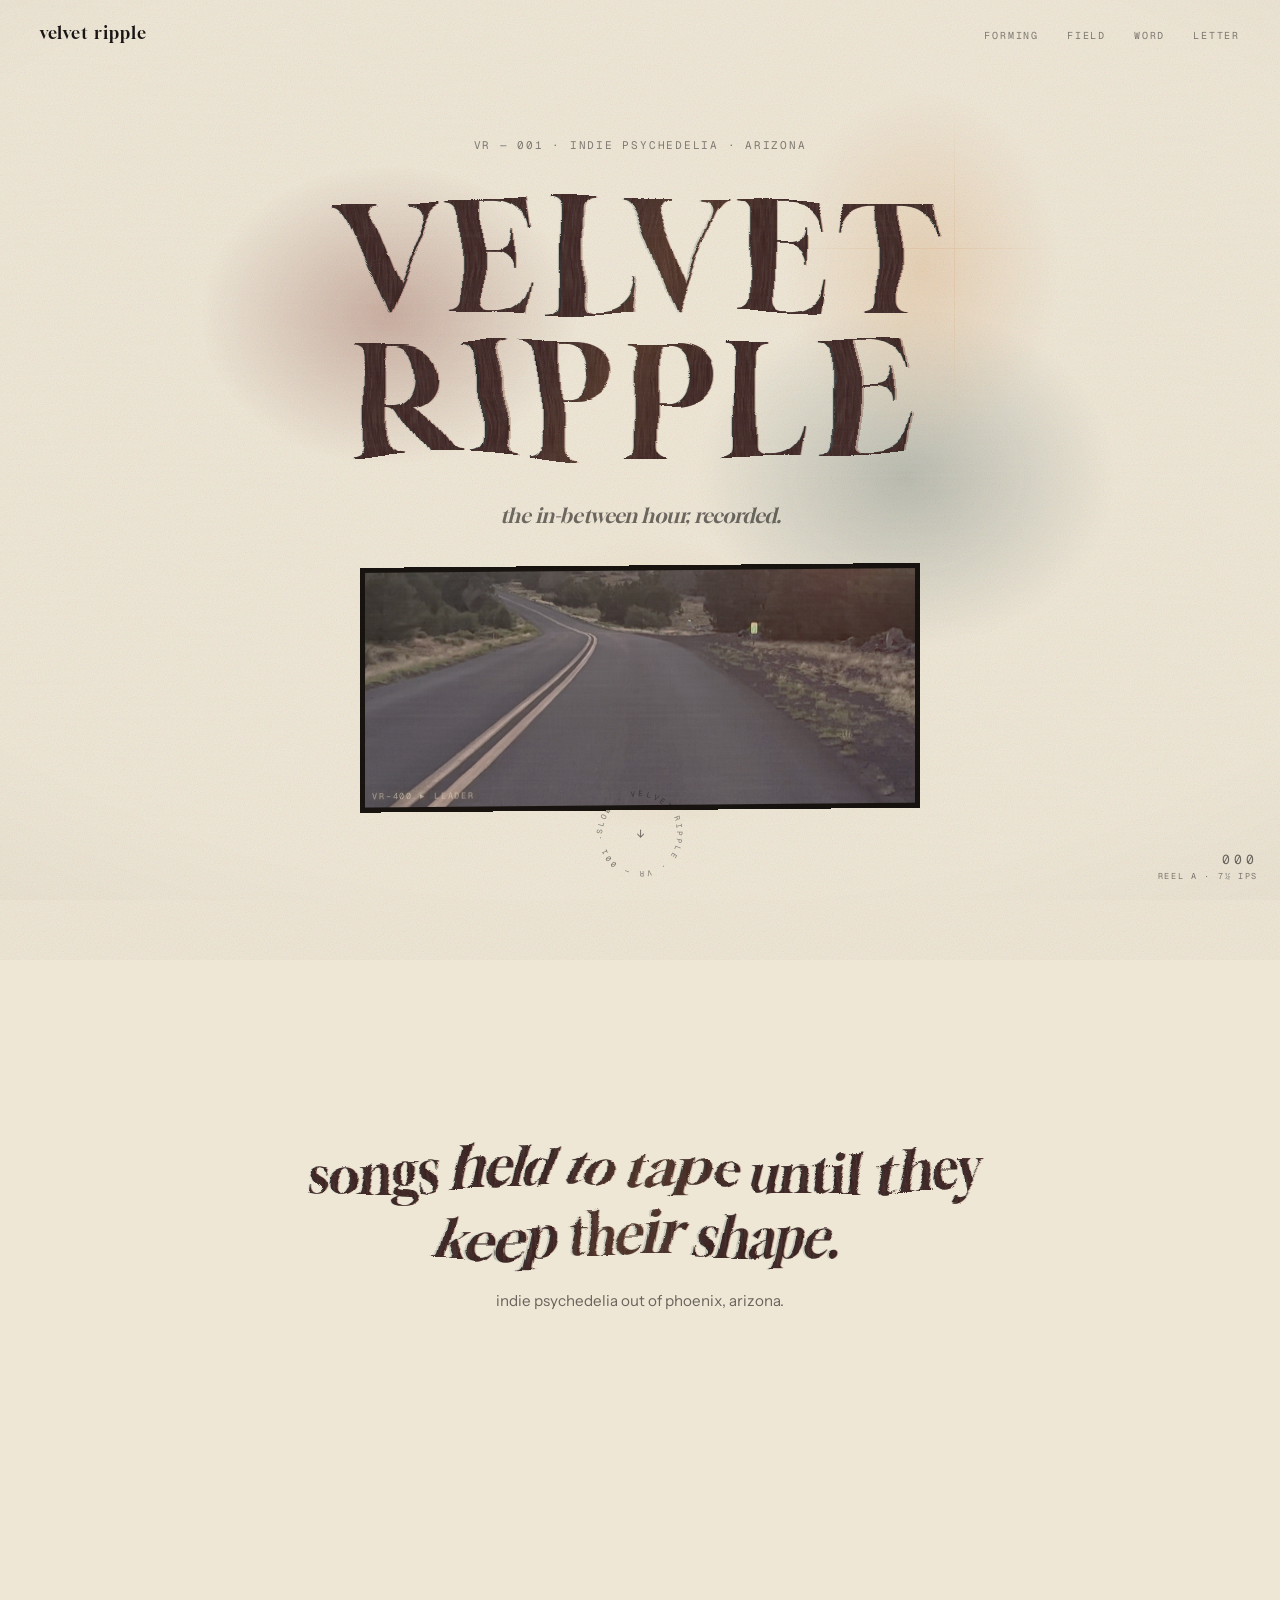
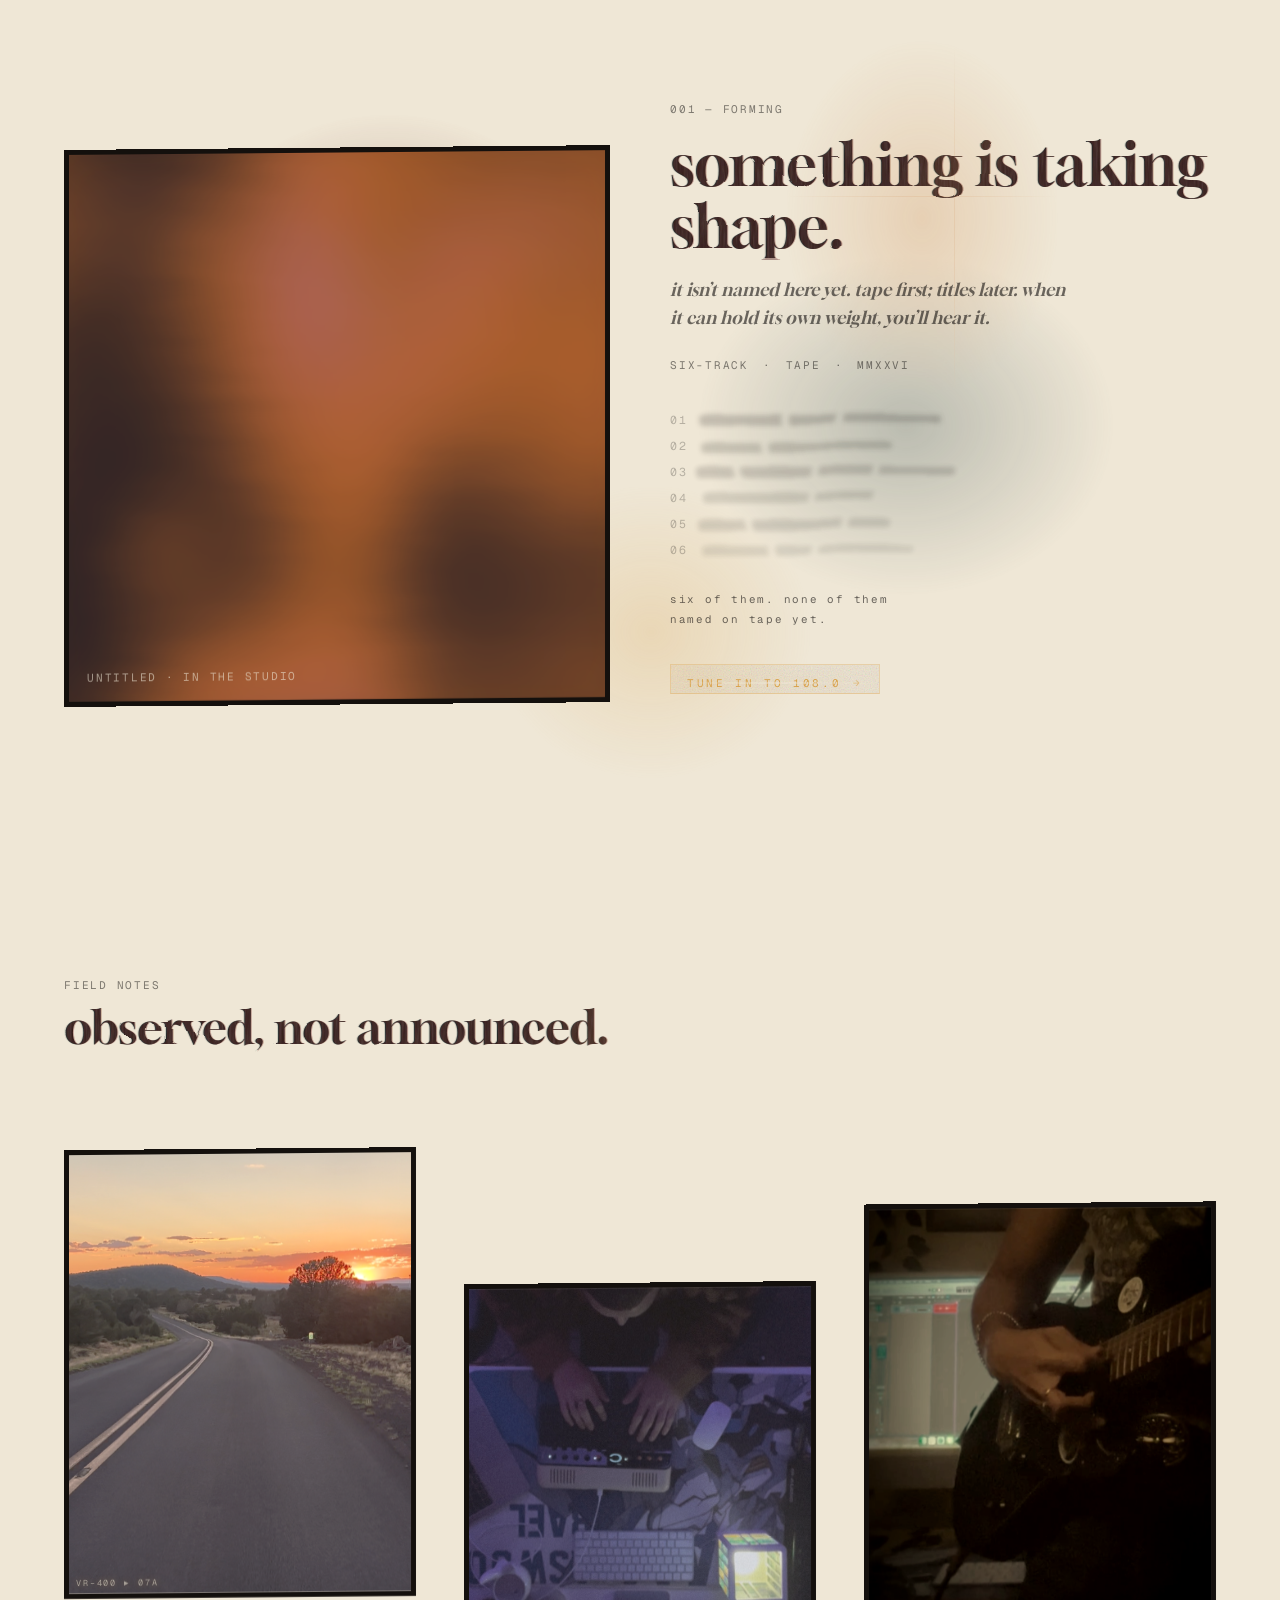
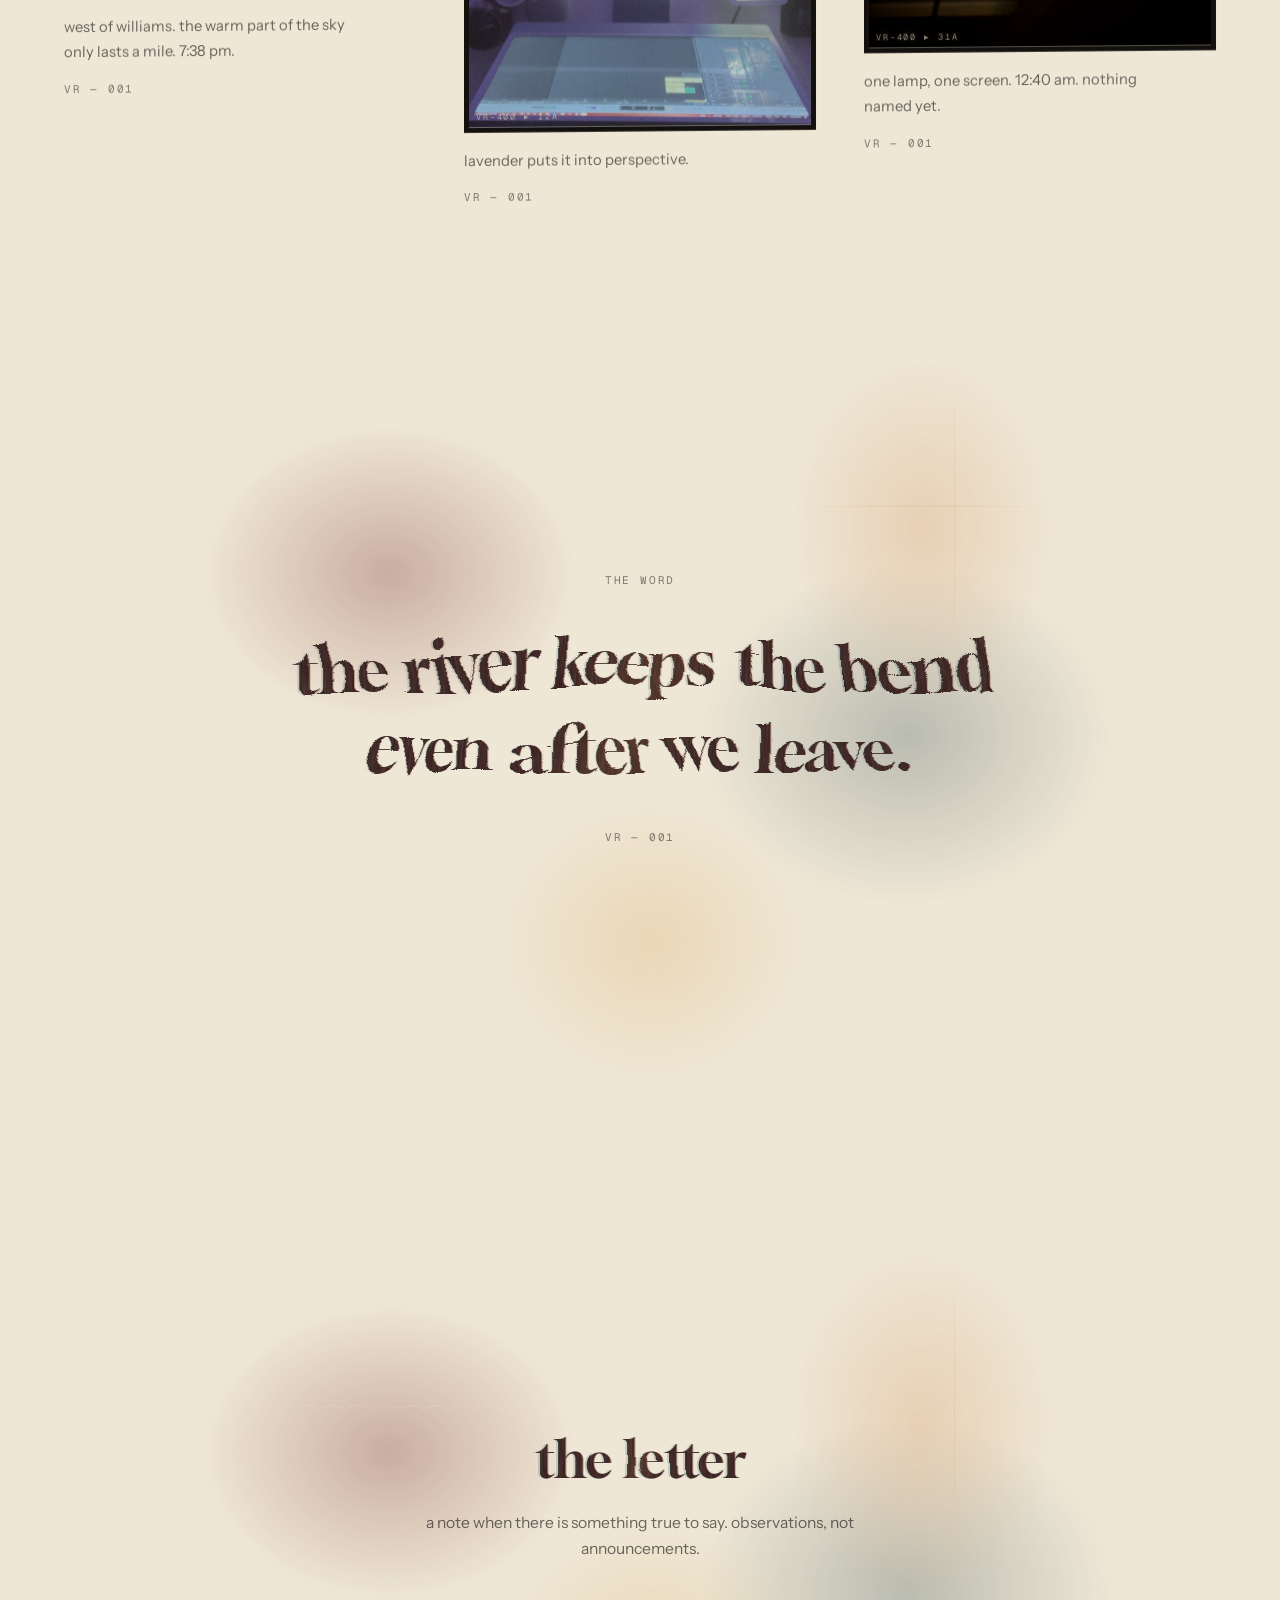
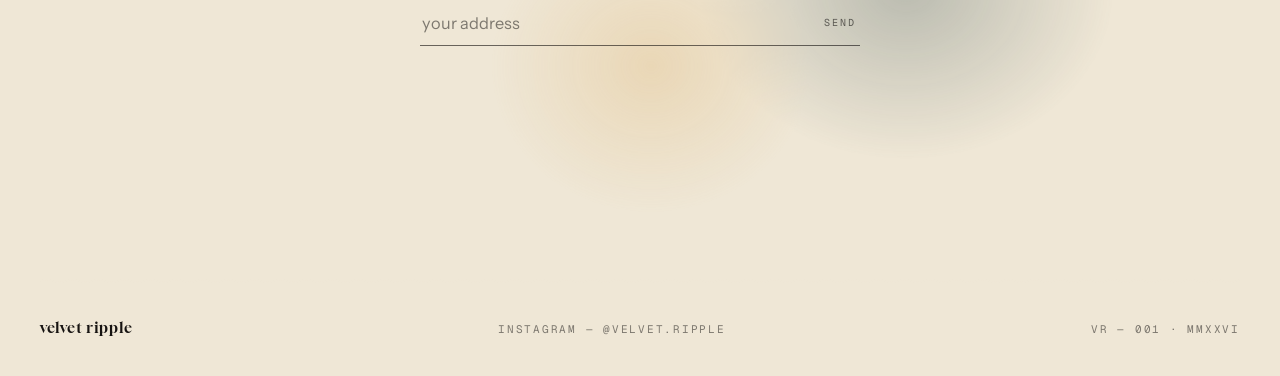
==== commit 449a32f6: "scroll: make the ground crossfade track the scroll, not trail it the page colour was a discrete flip" ====
--- a/index.html
+++ b/index.html
@@ -55,7 +55,10 @@
         background:var(--pg); color:var(--pfg);
         font-family:var(--font-body);
         -webkit-font-smoothing:antialiased;
-        transition:background-color var(--clim-dur,1.4s) ease, color var(--clim-dur,1.4s) ease;
+        /* the GROUND colour is not transitioned here — .ground crossfades it
+           on the compositor, scroll-linked. this rule only paints the canvas
+           behind the overscroll rubber-band, so it eases slowly and cheaply. */
+        transition:background-color .9s linear, color var(--clim-dur,.45s) ease;
         overflow-x:hidden; }
   body[data-climate="teal"]{ --pg:#2B4549; --pfg:#EFE7D6;
         --pfg2:rgba(239,231,214,.66); --pfg3:rgba(239,231,214,.46);
@@ -66,6 +69,28 @@
         --prule:rgba(239,231,214,.16);
         --mis-a:rgba(107,30,26,.55); --mis-b:rgba(217,162,75,.16); --halo:rgba(217,162,75,.15); }
 
+  /* ---- the ground ---------------------------------------------
+     the page colour used to be `transition:background-color` on <body>,
+     which repaints the whole viewport on every frame of the fade — and
+     the three fixed plates above it (.vig, .stock soft-light, .grain
+     multiply) all have to re-blend against each of those repaints.
+
+     instead: one solid pane per climate, stacked, crossfaded by OPACITY
+     alone. opacity on a solid fixed layer is a compositor property, so
+     the recolour costs no paint at all. the scroll engine drives the
+     opacities straight from scrollY, so the colour tracks the scroll
+     instead of easing in 1.4s behind it. panes are built by JS from the
+     [data-climate] sections, in document order. */
+  .ground{ position:fixed; inset:0; z-index:-1; pointer-events:none;
+    contain:layout paint style; }
+  .ground i{ position:absolute; inset:0; opacity:0; }
+  /* the first pane is the base and never animates — only the ones that
+     wipe in over it need a compositor layer */
+  .ground i + i{ will-change:opacity; }
+  .ground .g-bone{ background:#EFE7D6; }
+  .ground .g-teal{ background:#2B4549; }
+  .ground .g-ink{  background:#161311; }
+
   a{ color:inherit; text-decoration:none; }
   ::selection{ background:#6B1E1A; color:#EFE7D6; }
 
@@ -76,7 +101,7 @@
 
   .mono{ font-family:var(--font-mono); font-size:11px; letter-spacing:.16em;
          text-transform:uppercase; color:var(--pfg3);
-         transition:color var(--clim-dur,1.4s) ease; }
+         transition:color var(--clim-dur,.45s) cubic-bezier(.33,0,.2,1); }
 
   /* the liquid — the melt filter drives DISPLAY TYPE ONLY. photos are
      moved by the compositor (transforms), never re-rasterized. */
@@ -86,7 +111,7 @@
     background-image:url("data:image/svg+xml,%3Csvg xmlns='http://www.w3.org/2000/svg' width='210' height='210'%3E%3Cfilter id='v'%3E%3CfeTurbulence type='fractalNoise' baseFrequency='0.5 0.04' numOctaves='3' seed='9' stitchTiles='stitch'/%3E%3CfeColorMatrix type='saturate' values='0'/%3E%3C/filter%3E%3Crect width='100%25' height='100%25' filter='url(%23v)' opacity='0.32'/%3E%3C/svg%3E"),
       linear-gradient(115deg, rgba(217,162,75,0) 40%, rgba(217,162,75,.2) 50%, rgba(217,162,75,0) 60%);
     -webkit-background-clip:text; background-clip:text; color:transparent;
-    transition:background-color var(--clim-dur,1.4s) ease; }
+    transition:background-color var(--clim-dur,.45s) cubic-bezier(.33,0,.2,1); }
   .velvet-word{ filter:url(#vr-liquid); will-change:filter; }
 
   /* ---- material plates ----------------------------------------
@@ -129,7 +154,7 @@
       var(--misx,1.2px) 0 0 var(--mis-a),
       calc(-1 * var(--misx,1.2px)) 0 0 var(--mis-b),
       0 0 30px var(--halo);
-    transition:text-shadow var(--clim-dur,1.4s) ease; }
+    transition:text-shadow var(--clim-dur,.45s) cubic-bezier(.33,0,.2,1); }
 
   /* v2 · film rebate — photos sit in negative frames w/ edge markings */
   .film{ position:relative; border:5px solid #14100D;
@@ -144,10 +169,10 @@
     display:flex; flex-direction:column; gap:2px; pointer-events:none; }
   .tape .tc-count{ font-family:var(--font-mono); font-size:13px; letter-spacing:.3em;
     color:var(--pfg2); font-variant-numeric:tabular-nums;
-    transition:color var(--clim-dur,1.4s) ease; }
+    transition:color var(--clim-dur,.45s) cubic-bezier(.33,0,.2,1); }
   .tape .tc-sub{ font-family:var(--font-mono); font-size:8.5px; letter-spacing:.2em;
     text-transform:uppercase; color:var(--pfg3);
-    transition:color var(--clim-dur,1.4s) ease; }
+    transition:color var(--clim-dur,.45s) cubic-bezier(.33,0,.2,1); }
   body[data-tape="off"] .tape{ display:none; }
 
   /* v4 · indie psychedelia — the liquid light show.
@@ -187,7 +212,7 @@
 
   /* v4 · psych photo grade — deepens with the climate, set once per
      climate change (never per frame) */
-  .film img{ transition:filter var(--clim-dur,1.4s) ease; }
+  .film img{ transition:filter var(--clim-dur,.45s) cubic-bezier(.33,0,.2,1); }
   body[data-climate="teal"] .film img{ filter:saturate(.82) contrast(1.09) sepia(.12) hue-rotate(-6deg); }
   body[data-climate="ink"] .film img{ filter:saturate(.72) contrast(1.14) sepia(.2) hue-rotate(-12deg) brightness(.94); }
 
@@ -244,7 +269,7 @@
     .hero-word{ animation:vrBreathe 9s ease-in-out infinite; } }
   .hero-sub{ font-family:var(--font-display); font-style:italic;
        font-size:clamp(1rem,1.6vw,1.3rem); color:var(--pfg2);
-       transition:color var(--clim-dur,1.4s) ease; }
+       transition:color var(--clim-dur,.45s) cubic-bezier(.33,0,.2,1); }
   .hero-strip{ width:min(560px,82vw); aspect-ratio:21/9; overflow:hidden; }
   .hero-strip img{ width:100%; height:100%; object-fit:cover; display:block;
        filter:saturate(.9) contrast(1.05) sepia(.07); }
@@ -252,7 +277,7 @@
        width:96px; height:96px; display:grid; place-items:center; }
   .cue-ring{ position:absolute; inset:0; overflow:visible; animation:cueSpin 28s linear infinite; }
   .cue-ring text{ font-family:var(--font-mono); font-size:8px; letter-spacing:.28em;
-       text-transform:uppercase; fill:var(--pfg3); transition:fill var(--clim-dur,1.4s) ease; }
+       text-transform:uppercase; fill:var(--pfg3); transition:fill var(--clim-dur,.45s) cubic-bezier(.33,0,.2,1); }
   .cue-arrow{ font-family:var(--font-mono); font-size:12px; color:var(--pfg2);
        animation:cuePulse 3.2s ease-in-out infinite; }
   @keyframes cueSpin{ to{ transform:rotate(360deg); } }
@@ -264,7 +289,7 @@
   .thesis-line{ font-family:var(--font-display); font-style:italic; font-weight:400;
        font-size:clamp(1.8rem,4.2vw,3.3rem); line-height:1.25; max-width:22ch; }
   .thesis-sub{ font-family:var(--font-body); font-size:.95rem; color:var(--pfg2);
-       transition:color var(--clim-dur,1.4s) ease; }
+       transition:color var(--clim-dur,.45s) cubic-bezier(.33,0,.2,1); }
 
   /* ---------- 3 · FORMING ---------- */
   .forming{ min-height:100vh; display:grid; grid-template-columns:1fr 1fr;
@@ -281,7 +306,7 @@
   /* tracklist — present, six rows, none of it legible yet. the rows carry word LENGTHS
      only: no titles exist in the markup, so there is nothing to read in the source either. */
   .tracklist{ list-style:none; display:flex; flex-direction:column; gap:11px; margin-top:22px;
-       max-width:32ch; color:var(--pfg2); transition:color var(--clim-dur,1.4s) ease; }
+       max-width:32ch; color:var(--pfg2); transition:color var(--clim-dur,.45s) cubic-bezier(.33,0,.2,1); }
   .tracklist li{ display:flex; align-items:center; gap:11px; }
   .tracklist .tn{ font-size:.72rem; letter-spacing:.2em; opacity:.5; flex:none; }
   .tracklist .tw{ height:.58em; width:var(--w,20%); background:currentColor; opacity:.3;
@@ -305,7 +330,7 @@
        60%{ filter:blur(1.2px); opacity:.7; } to{ filter:blur(0); opacity:1; } }
   .tracknote{ display:block; margin-top:14px; max-width:32ch; text-transform:none;
        font-size:.68rem; letter-spacing:.16em; line-height:1.85;
-       color:var(--pfg2); opacity:.6; transition:color var(--clim-dur,1.4s) ease; }
+       color:var(--pfg2); opacity:.6; transition:color var(--clim-dur,.45s) cubic-bezier(.33,0,.2,1); }
 
   /* the door — a dial plate, dusted with static until you tune it in */
   .tunein{ position:relative; align-self:flex-start; margin-top:22px; display:inline-flex;
@@ -339,7 +364,7 @@
        font-size:clamp(2.2rem,4.6vw,3.8rem); line-height:1.05; }
   .forming-it{ font-family:var(--font-display); font-style:italic;
        font-size:1.1rem; line-height:1.6; color:var(--pfg2); max-width:34ch;
-       transition:color var(--clim-dur,1.4s) ease; }
+       transition:color var(--clim-dur,.45s) cubic-bezier(.33,0,.2,1); }
   .forming-meta{ display:flex; gap:14px; flex-wrap:wrap; margin-top:8px; }
   /* the one door to the frequency room — never explained */
   .forming-link{ align-self:flex-start; margin-top:16px; letter-spacing:.24em;
@@ -360,7 +385,7 @@
   .fnote img{ width:100%; height:100%; object-fit:cover; display:block;
        filter:saturate(.88) contrast(1.06) sepia(.07); }
   .fnote-cap{ font-family:var(--font-body); font-size:.92rem; line-height:1.65;
-       color:var(--pfg2); max-width:30ch; transition:color var(--clim-dur,1.4s) ease; }
+       color:var(--pfg2); max-width:30ch; transition:color var(--clim-dur,.45s) cubic-bezier(.33,0,.2,1); }
 
   /* ---------- 5 · THE WORD ---------- */
   .word{ min-height:100vh; display:flex; flex-direction:column; align-items:center;
@@ -374,7 +399,7 @@
   .letter-title{ font-family:var(--font-display); font-weight:400;
        font-size:clamp(2rem,4vw,3.2rem); line-height:1; }
   .letter-copy{ font-family:var(--font-body); font-size:.98rem; line-height:1.7;
-       color:var(--pfg2); max-width:44ch; transition:color var(--clim-dur,1.4s) ease; }
+       color:var(--pfg2); max-width:44ch; transition:color var(--clim-dur,.45s) cubic-bezier(.33,0,.2,1); }
   .letter-form{ display:flex; width:min(440px,86vw); border-bottom:1px solid var(--pfg2);
        margin-top:14px; transition:border-color var(--dur-hover,400ms) ease; }
   .letter-form:focus-within{ border-bottom-color:var(--vr-honey); }
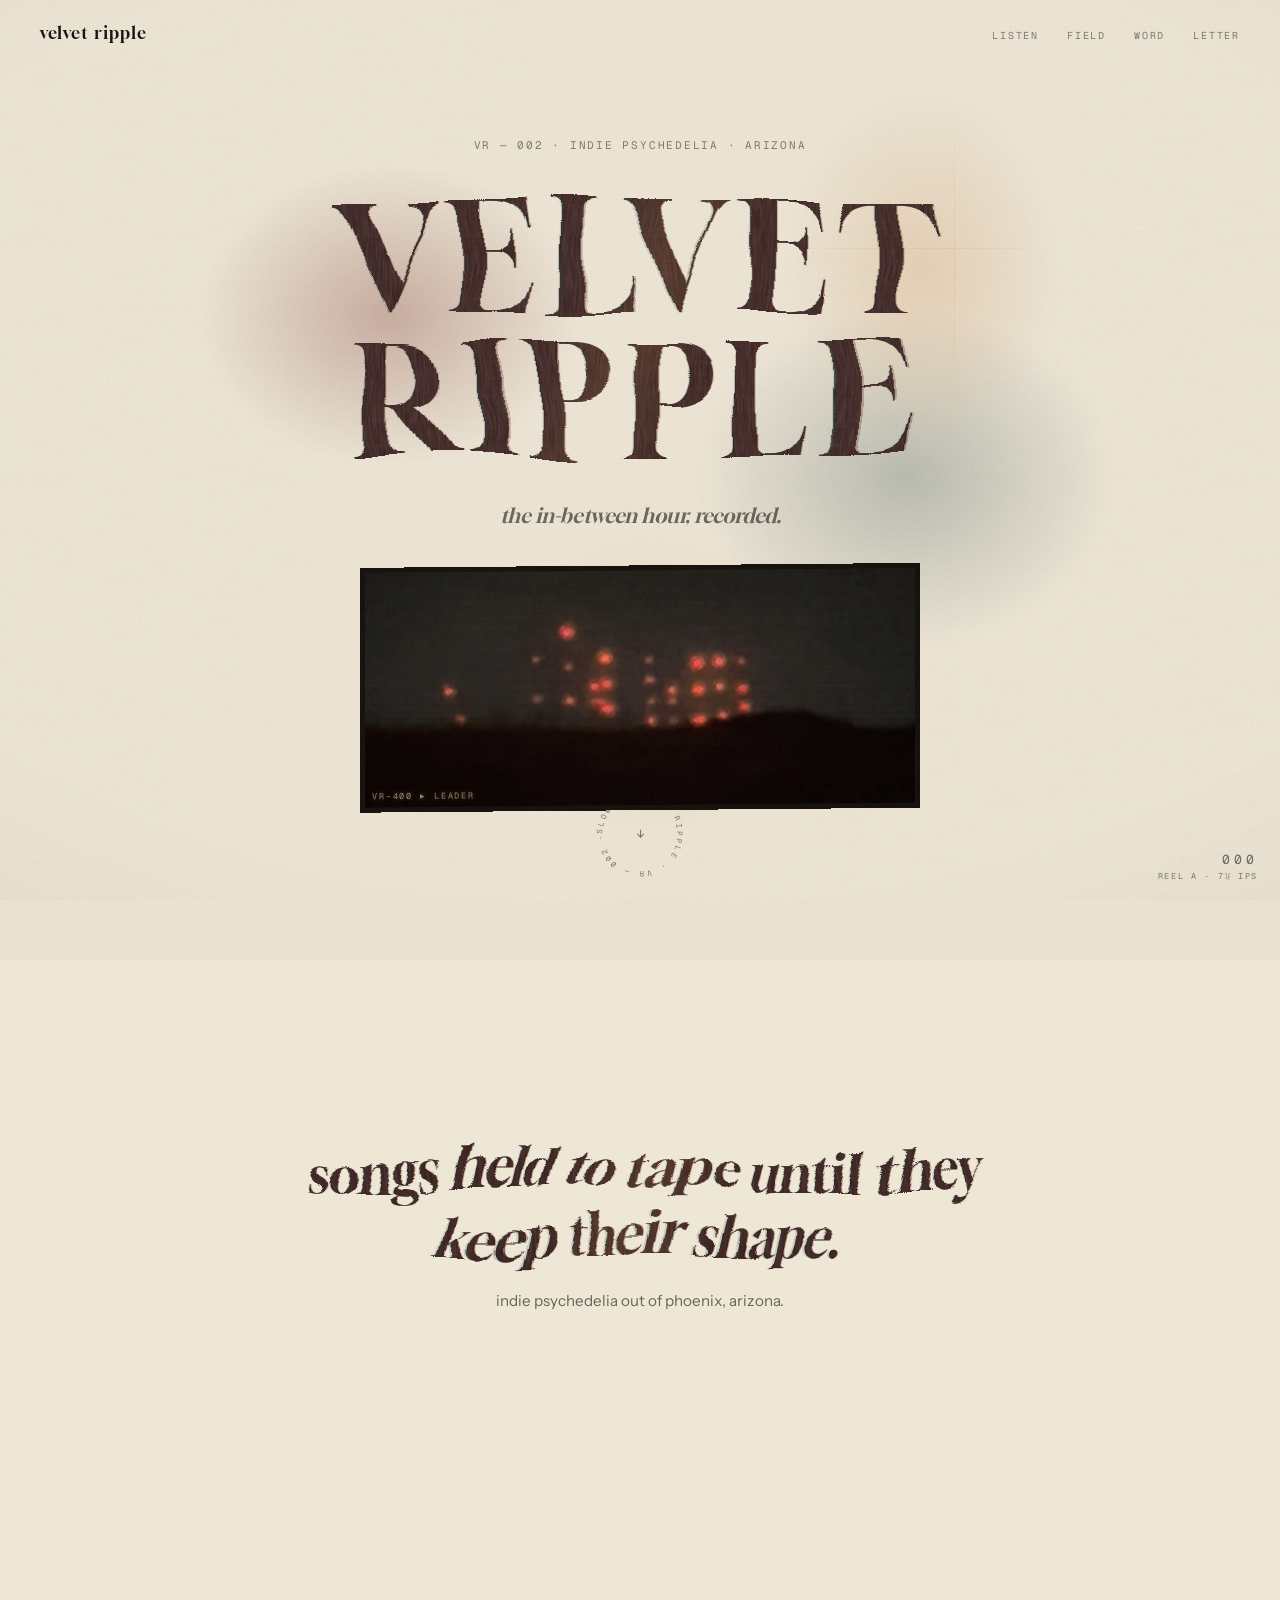
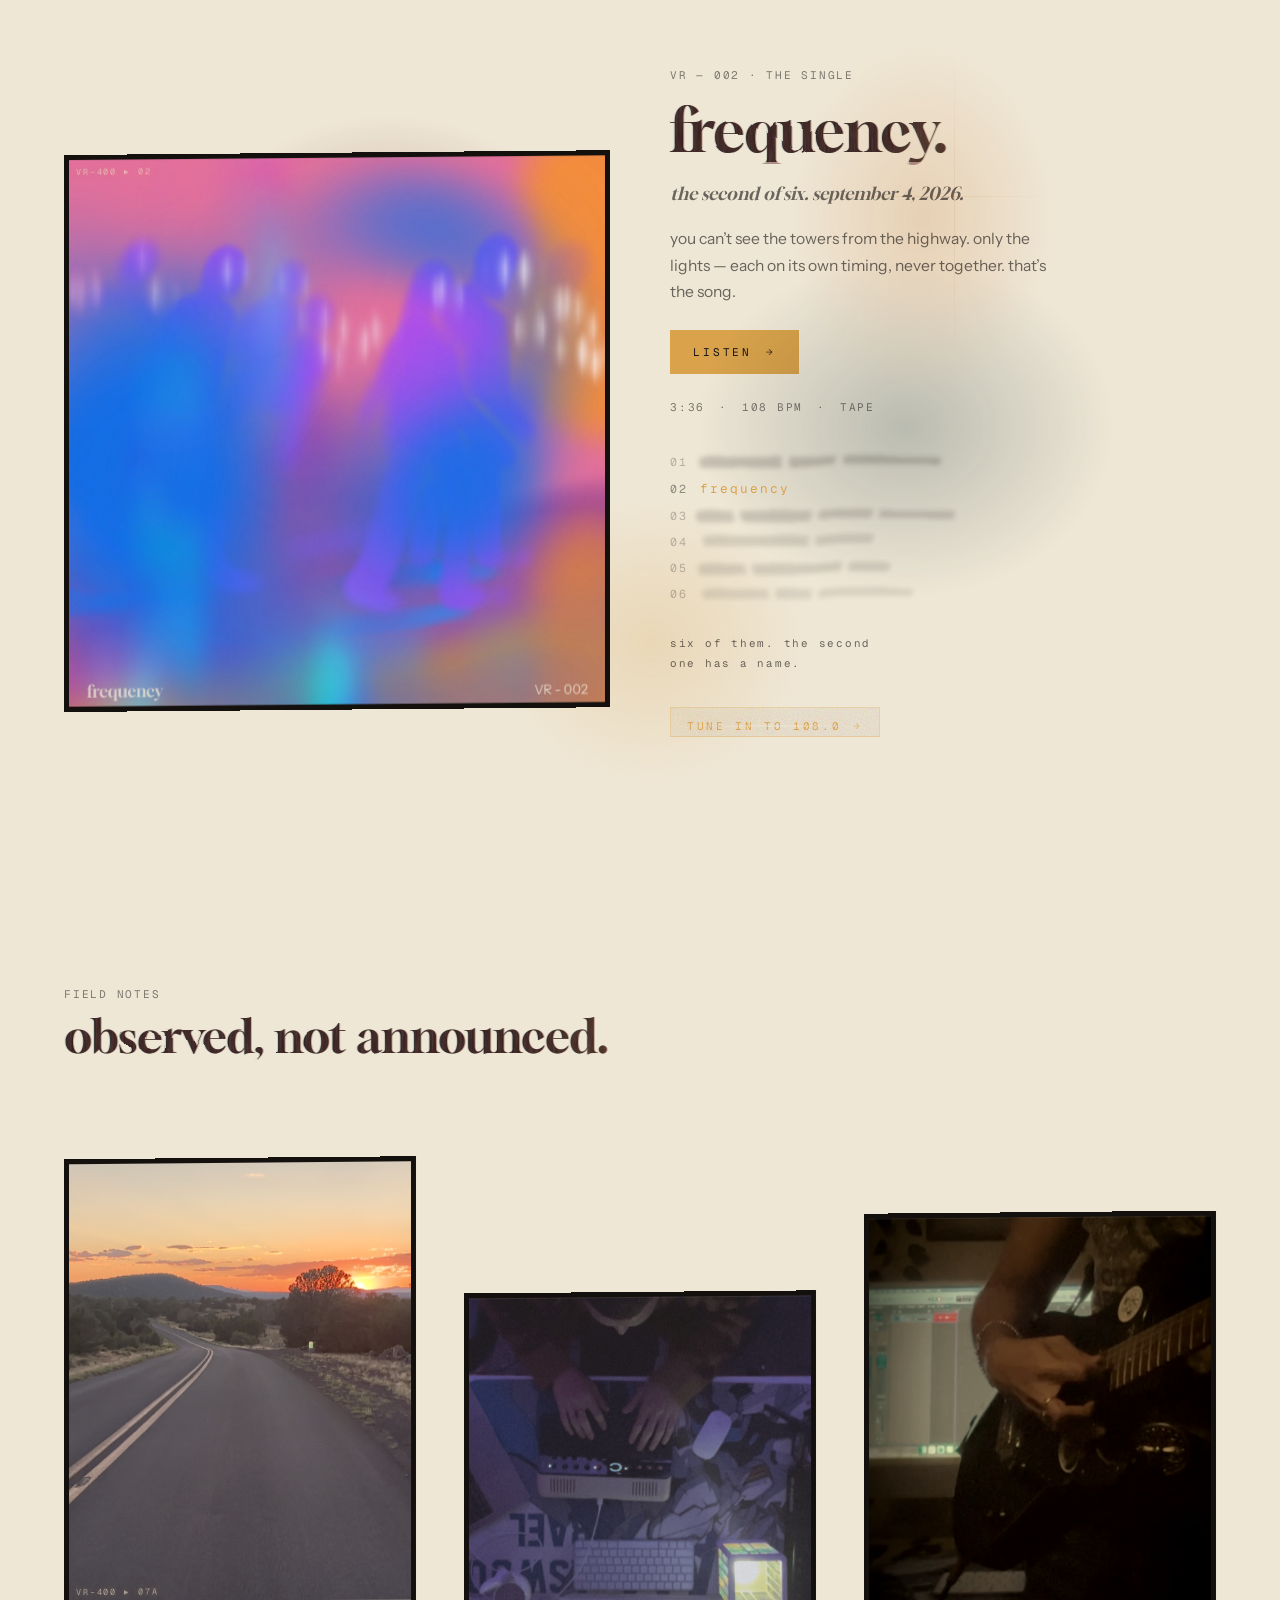
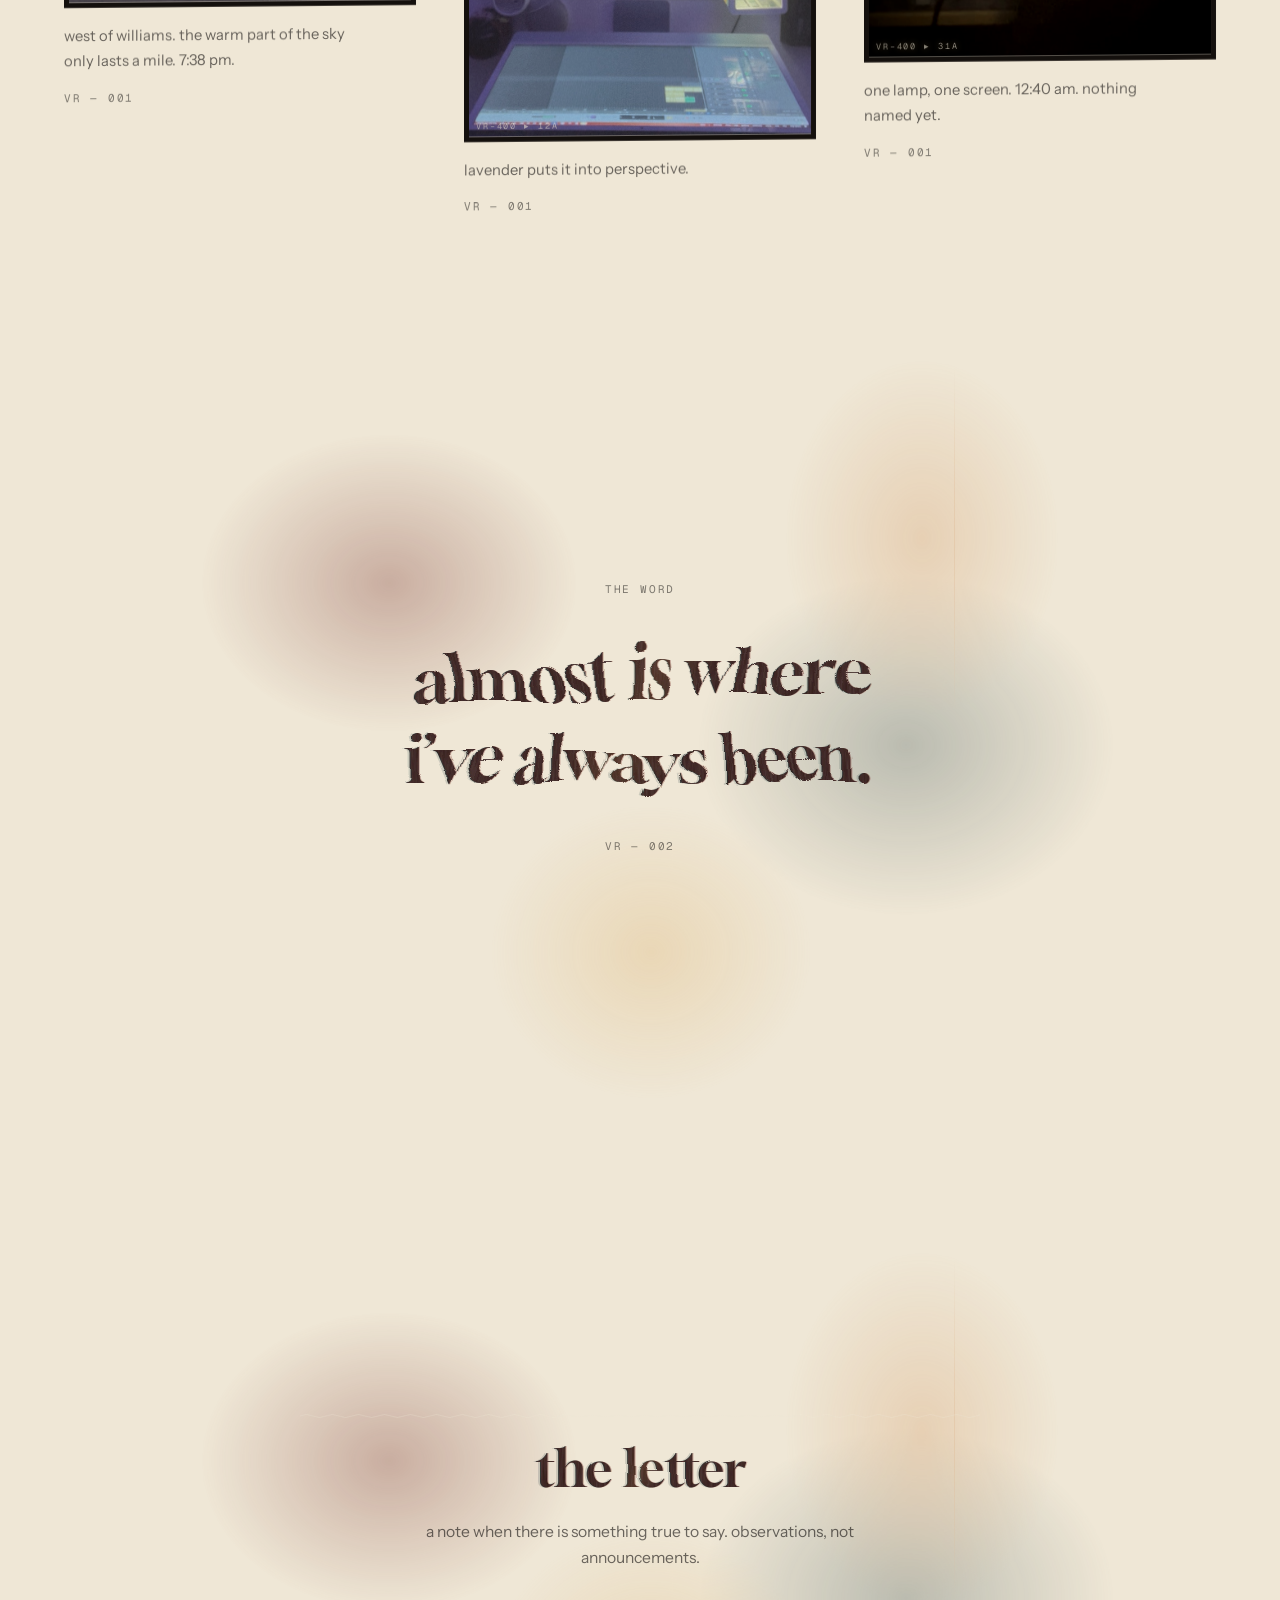
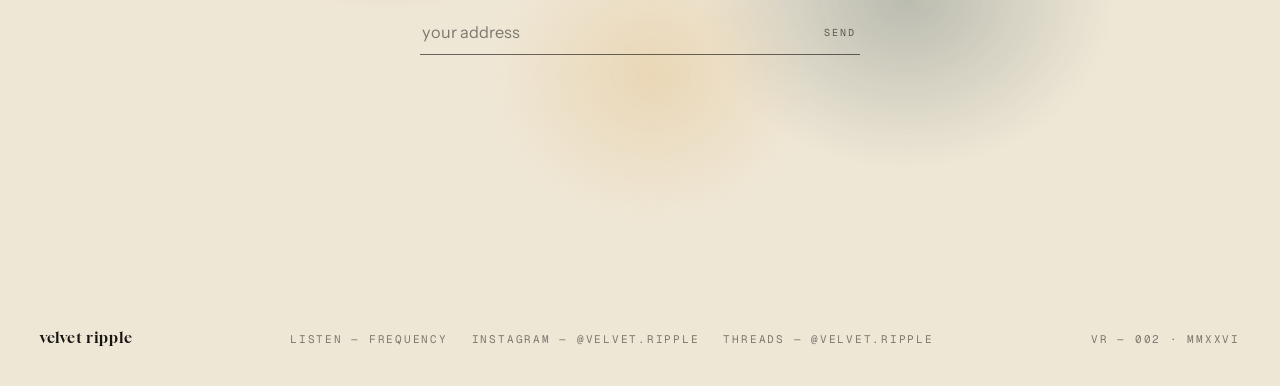
==== commit 9722ef80: "site: name the single — frequency, out september 4 the forming section was built to withhold. the co" ====
--- a/index.html
+++ b/index.html
@@ -36,8 +36,9 @@
 </script>
 <style>
   /* ============================================================
-     VELVET RIPPLE — Liquid Velvet site · v4
+     VELVET RIPPLE — Liquid Velvet site · v5 (release)
      calm at rest · liquefies on scroll · bone sinks to inkwell
+     sept 4 2026: the single is named, the cover is sharp, the site can be listened to
      indie psychedelia: a liquid light show under every scene,
      climate-graded photos, ripple rings, warped display type
      analog: paper fiber · velvet nap · dust · vignette ·
@@ -70,22 +71,13 @@
         --mis-a:rgba(107,30,26,.55); --mis-b:rgba(217,162,75,.16); --halo:rgba(217,162,75,.15); }
 
   /* ---- the ground ---------------------------------------------
-     the page colour used to be `transition:background-color` on <body>,
-     which repaints the whole viewport on every frame of the fade — and
-     the three fixed plates above it (.vig, .stock soft-light, .grain
-     multiply) all have to re-blend against each of those repaints.
-
-     instead: one solid pane per climate, stacked, crossfaded by OPACITY
-     alone. opacity on a solid fixed layer is a compositor property, so
-     the recolour costs no paint at all. the scroll engine drives the
-     opacities straight from scrollY, so the colour tracks the scroll
-     instead of easing in 1.4s behind it. panes are built by JS from the
-     [data-climate] sections, in document order. */
+     one solid pane per climate, stacked, crossfaded by OPACITY alone —
+     a compositor property, so the recolour costs no paint. liquid-scroll.js
+     builds the panes from the [data-climate] sections and drives their
+     opacities straight from scrollY. */
   .ground{ position:fixed; inset:0; z-index:-1; pointer-events:none;
     contain:layout paint style; }
   .ground i{ position:absolute; inset:0; opacity:0; }
-  /* the first pane is the base and never animates — only the ones that
-     wipe in over it need a compositor layer */
   .ground i + i{ will-change:opacity; }
   .ground .g-bone{ background:#EFE7D6; }
   .ground .g-teal{ background:#2B4549; }
@@ -295,13 +287,12 @@
   .forming{ min-height:100vh; display:grid; grid-template-columns:1fr 1fr;
        align-items:center; gap:60px; padding:120px 64px; max-width:1280px; margin:0 auto; }
   .forming-art{ position:relative; aspect-ratio:1/1; overflow:hidden; background:#1E1A17; }
-  /* the cover is in the room but hasn't taken shape — the melt is baked into the file,
-     not applied here, so devtools can't undo it and read the art early. the softening lives
-     on a wrapper so it COMPOSES with the .film climate grade instead of losing to it. */
-  .forming-art .unformed{ position:absolute; inset:0; filter:blur(9px) url(#vr-melt); }
-  .forming-art img{ position:absolute; inset:-8%; width:116%; height:116%; object-fit:cover;
-       transform:scale(1.06); }
-  .forming-art .veil{ position:absolute; inset:0; background:rgba(22,19,17,.22); }
+  /* the cover has been public since the announce — it sits sharp, and it is exempt from the
+     climate grade: artwork has to match what people find on the shelf */
+  .forming-art img{ position:absolute; inset:0; width:100%; height:100%; object-fit:cover; display:block; }
+  body[data-climate] .forming-art img{ filter:none; }
+  /* the cover prints its own title bottom-left, so the rebate moves to the top edge */
+  .forming-art .rebate{ top:6px; bottom:auto; }
 
   /* tracklist — present, six rows, none of it legible yet. the rows carry word LENGTHS
      only: no titles exist in the markup, so there is nothing to read in the source either. */
@@ -319,12 +310,12 @@
   .tracklist li:nth-child(5) .smear{ translate:-1px 1px; opacity:.7; }
   .tracklist li:nth-child(6) .smear{ translate:3px 0; opacity:.62; }
   .tracklist .smear{ display:flex; align-items:baseline; gap:7px; flex:1; filter:url(#vr-melt) blur(2.9px); }
-  /* one track develops once the room has been solved — the rest stay on the shelf */
+  /* the second track has a name now — it develops as the list comes into view; the rest stay on the shelf */
   .tracklist .tt{ display:none; }
   .tracklist li.clear .smear{ display:none; }
   .tracklist li.clear .tt{ display:inline; color:var(--vr-honey); opacity:1;
-       text-transform:none; font-size:.8rem; letter-spacing:.16em;
-       animation:trackDevelop 2.6s ease both .5s; }
+       text-transform:none; font-size:.8rem; letter-spacing:.16em; }
+  .tracklist.in li.clear .tt{ animation:trackDevelop 2.6s ease both .5s; }
   .tracklist li.clear .tn{ opacity:.85; }
   @keyframes trackDevelop{ from{ filter:blur(7px); opacity:0; }
        60%{ filter:blur(1.2px); opacity:.7; } to{ filter:blur(0); opacity:1; } }
@@ -365,6 +356,16 @@
   .forming-it{ font-family:var(--font-display); font-style:italic;
        font-size:1.1rem; line-height:1.6; color:var(--pfg2); max-width:34ch;
        transition:color var(--clim-dur,.45s) cubic-bezier(.33,0,.2,1); }
+  .forming-body{ font-family:var(--font-body); font-size:.98rem; line-height:1.7;
+       color:var(--pfg2); max-width:40ch; transition:color var(--clim-dur,.45s) cubic-bezier(.33,0,.2,1); }
+  /* the one loud thing on the page — honey plate, ink type. the song is allowed to be loud. */
+  .listen{ align-self:flex-start; display:inline-flex; align-items:center; gap:14px;
+       padding:14px 22px; margin-top:6px; font-family:var(--font-mono); font-size:11px;
+       letter-spacing:.26em; text-transform:uppercase; color:#161311; background:var(--vr-honey);
+       border:1px solid var(--vr-honey);
+       transition:background var(--dur-hover,.5s) ease, border-color var(--dur-hover,.5s) ease, gap var(--dur-hover,.5s) ease; }
+  .listen:hover{ background:#E4B15F; border-color:#E4B15F; gap:20px; }
+  .listen .ar{ opacity:.7; }
   .forming-meta{ display:flex; gap:14px; flex-wrap:wrap; margin-top:8px; }
   /* the one door to the frequency room — never explained */
   .forming-link{ align-self:flex-start; margin-top:16px; letter-spacing:.24em;
@@ -407,6 +408,7 @@
   .letter-form input{ flex:1; background:none; border:none; outline:none; color:var(--pfg);
        font-family:var(--font-body); font-size:1.02rem; padding:12px 2px; }
   .letter-form input::placeholder{ color:var(--pfg3); }
+  .letter-form .hp{ position:absolute; left:-5000px; width:1px; height:1px; opacity:0; } /* honeypot — people never see it, bots fill it */
   .letter-form button{ background:none; border:none; cursor:pointer; color:var(--pfg2);
        font-family:var(--font-mono); font-size:10px; letter-spacing:.2em;
        text-transform:uppercase; padding:0 4px; transition:color var(--dur-hover,400ms) ease; }
@@ -415,7 +417,8 @@
   .letter-note.err{ color:var(--error-on-deep,#D99A93); }
   .letter-note.ok{ color:var(--ok-on-deep,#A9BD97); }
 
-  footer{ display:flex; align-items:baseline; gap:24px; padding:40px; position:relative; }
+  footer{ display:flex; align-items:baseline; gap:24px; row-gap:14px; flex-wrap:wrap; padding:40px; position:relative; }
+  footer .mono{ white-space:nowrap; }
   footer::before{ content:""; position:absolute; top:0; left:40px; right:40px; height:6px;
        background:url("data:image/svg+xml,%3Csvg xmlns='http://www.w3.org/2000/svg' width='26' height='6'%3E%3Cpath d='M0 3 Q 6.5 0 13 3 T 26 3' fill='none' stroke='%23EFE7D6' stroke-opacity='.28'/%3E%3C/svg%3E") repeat-x; }
   footer .nav-mark{ font-size:15px; }
@@ -459,7 +462,7 @@
 
 <nav>
   <a class="nav-mark" href="#top">velvet ripple</a>
-  <a class="lnk" href="#forming">forming</a>
+  <a class="lnk" href="#forming">listen</a>
   <a class="lnk" href="#field">field</a>
   <a class="lnk" href="#word">word</a>
   <a class="lnk" href="#letter">letter</a>
@@ -471,15 +474,15 @@
 <section class="hero lit" id="top" data-climate="bone" data-screen-label="hero">
   <div class="oil" aria-hidden="true"><i class="o1"></i><i class="o2"></i><i class="o3"></i><i class="o4"></i></div>
   <div class="rings" aria-hidden="true"><i></i><i></i><i></i><i></i></div>
-  <span class="mono">vr — 001 · indie psychedelia · arizona</span>
+  <span class="mono">vr — 002 · indie psychedelia · arizona</span>
   <h1 class="hero-word velvet-word misreg">velvet<br>ripple</h1>
   <p class="hero-sub">the in-between hour, recorded.</p>
   <div class="hero-strip film" data-plx="22">
-    <img src="assets/photos/williams-drive.png" alt="Dusk on the highway west of Williams, Arizona — a Velvet Ripple field photograph">
+    <img src="assets/photos/towers-strip.jpg" alt="Red tower lights on a ridge at night, seen from the highway — the Frequency field photograph">
     <span class="rebate">vr–400 ▸ leader</span>
   </div>
   <div class="hero-cue" aria-hidden="true">
-    <svg class="cue-ring" viewBox="0 0 100 100"><defs><path id="cue-o" d="M50,50 m-39,0 a39,39 0 1,1 78,0 a39,39 0 1,1 -78,0"></path></defs><text><textPath href="#cue-o">slow · velvet ripple · vr — 001 ·&#160;</textPath></text></svg>
+    <svg class="cue-ring" viewBox="0 0 100 100"><defs><path id="cue-o" d="M50,50 m-39,0 a39,39 0 1,1 78,0 a39,39 0 1,1 -78,0"></path></defs><text><textPath href="#cue-o">slow · velvet ripple · vr — 002 ·&#160;</textPath></text></svg>
     <span class="cue-arrow">↓</span>
   </div>
 </section>
@@ -490,34 +493,35 @@
   <p class="thesis-sub rv">indie psychedelia out of phoenix, arizona.</p>
 </section>
 
-<!-- 3 · FORMING -->
-<section class="forming lit" id="forming" data-climate="teal" data-screen-label="forming">
+<!-- 3 · THE SINGLE · the record, still forming behind it -->
+<section class="forming lit" id="forming" data-climate="teal" data-screen-label="the single">
   <div class="oil" aria-hidden="true"><i class="o1"></i><i class="o2"></i><i class="o3"></i><i class="o4"></i></div>
   <div class="forming-art rv film" data-plx="16">
-    <div class="unformed"><img src="assets/photos/vr-002-forming.jpg" alt="An unfinished record cover, still taking shape"></div>
-    <div class="veil"></div>
-    <span class="mono stamp" style="color:rgba(239,231,214,.6)">untitled · in the studio</span>
+    <img src="assets/photos/frequency-cover-1200.jpg" alt="Frequency — single cover art: a crowd dissolved into pink, blue and orange light">
+    <span class="rebate">vr–400 ▸ 02</span>
   </div>
   <div class="forming-copy">
-    <span class="mono rv">001 — forming</span>
-    <h2 class="forming-title rv misreg warp">something is taking shape.</h2>
-    <p class="forming-it rv">it isn&rsquo;t named here yet. tape first; titles later. when it can hold its own weight, you&rsquo;ll hear it.</p>
+    <span class="mono rv">vr — 002 · the single</span>
+    <h2 class="forming-title rv misreg warp">frequency.</h2>
+    <p class="forming-it rv">the second of six. september 4, 2026.</p>
+    <p class="forming-body rv">you can&rsquo;t see the towers from the highway. only the lights &mdash; each on its own timing, never together. that&rsquo;s the song.</p>
+    <a class="listen rv" id="listen" href="https://ditto.fm/frequency-velvet-ripple" target="_blank" rel="noopener" data-live="2026-09-04T17:00:00Z"><span class="listen-t">pre-save</span><span class="ar">&rarr;</span></a>
     <div class="forming-meta rv">
-      <span class="mono">SIX-TRACK</span>
+      <span class="mono">3:36</span>
+      <span class="mono">·</span>
+      <span class="mono">108 bpm</span>
       <span class="mono">·</span>
       <span class="mono">tape</span>
-      <span class="mono">·</span>
-      <span class="mono">mmxxvi</span>
     </div>
-    <ol class="tracklist rv" aria-label="six tracks, not yet named">
+    <ol class="tracklist rv" aria-label="six tracks, one of them named">
       <li><span class="tn mono">01</span><span class="smear"><span class="tw" style="--w:26%"></span><span class="tw" style="--w:14%"></span><span class="tw" style="--w:31%"></span></span></li>
-      <li><span class="tn mono">02</span><span class="smear"><span class="tw" style="--w:19%"></span><span class="tw" style="--w:38%"></span></span><span class="tt mono">frequency</span></li>
+      <li class="clear"><span class="tn mono">02</span><span class="smear"><span class="tw" style="--w:19%"></span><span class="tw" style="--w:38%"></span></span><span class="tt mono">frequency</span></li>
       <li><span class="tn mono">03</span><span class="smear"><span class="tw" style="--w:12%"></span><span class="tw" style="--w:22%"></span><span class="tw" style="--w:16%"></span><span class="tw" style="--w:24%"></span></span></li>
       <li><span class="tn mono">04</span><span class="smear"><span class="tw" style="--w:33%"></span><span class="tw" style="--w:17%"></span></span></li>
       <li><span class="tn mono">05</span><span class="smear"><span class="tw" style="--w:15%"></span><span class="tw" style="--w:27%"></span><span class="tw" style="--w:13%"></span></span></li>
       <li><span class="tn mono">06</span><span class="smear"><span class="tw" style="--w:21%"></span><span class="tw" style="--w:11%"></span><span class="tw" style="--w:29%"></span></span></li>
     </ol>
-    <span class="mono rv tracknote">six of them. none of them named on tape yet.</span>
+    <span class="mono rv tracknote">six of them. the second one has a name.</span>
     <a class="mono rv forming-link tunein" href="108.html"><span class="tune-static" aria-hidden="true"></span><span class="tune-t">tune in to 108.0</span><span class="tune-ar">&rarr;</span></a>
   </div>
 </section>
@@ -552,8 +556,8 @@
   <div class="oil" aria-hidden="true"><i class="o1"></i><i class="o2"></i><i class="o3"></i><i class="o4"></i></div>
   <div class="rings" aria-hidden="true"><i></i><i></i><i></i><i></i></div>
   <span class="mono rv">the word</span>
-  <p class="word-lyric rv velvet-word misreg">the river keeps the bend<br>even after we leave.</p>
-  <span class="mono rv">vr — 001</span>
+  <p class="word-lyric rv velvet-word misreg">almost is where<br>i&rsquo;ve always been.</p>
+  <span class="mono rv">vr — 002</span>
 </section>
 
 <!-- 6 · THE LETTER -->
@@ -562,8 +566,10 @@
   <hr class="ripple-rule" aria-hidden="true">
   <h2 class="letter-title rv misreg warp">the letter</h2>
   <p class="letter-copy rv">a note when there is something true to say. observations, not announcements.</p>
-  <form class="letter-form rv" id="letter-form" novalidate>
-    <input type="email" placeholder="your address" aria-label="email address" required>
+  <form class="letter-form rv" id="letter-form" method="post" action="https://eomail5.com/form/a2d98e58-8abf-11f1-98b9-2bc8e1536409" novalidate>
+    <input type="email" name="field_0" id="field_0" placeholder="your address" aria-label="email address" autocomplete="email" required>
+    <input type="text" name="hpa2d98e58-8abf-11f1-98b9-2bc8e1536409" class="hp" tabindex="-1" autocomplete="off" aria-hidden="true">
+    <input type="hidden" name="successRedirectUrl" value="https://velvetripple.art/?letter=sent#letter">
     <button type="submit">send</button>
   </form>
   <p class="letter-note" id="letter-note" aria-live="polite"></p>
@@ -571,45 +577,55 @@
 
 <footer data-climate="ink">
   <span class="nav-mark">velvet ripple</span>
+  <span class="mono"><a href="https://ditto.fm/frequency-velvet-ripple" target="_blank" rel="noopener">listen — frequency</a></span>
   <span class="mono"><a href="https://instagram.com/velvet.ripple" target="_blank" rel="noopener">instagram — @velvet.ripple</a></span>
-  <span class="mono right">vr — 001 · mmxxvi</span>
+  <span class="mono"><a href="https://www.threads.com/@velvet.ripple" target="_blank" rel="noopener">threads — @velvet.ripple</a></span>
+  <span class="mono right">vr — 002 · mmxxvi</span>
 </footer>
 
 
 <script src="liquid-scroll.js"></script>
 <script>
+/* the button tells the truth about the date — pre-save until 10:00 phoenix on sept 4, listen after.
+   the smartlink itself flips on its own; this just keeps the label honest without a redeploy. */
+(() => {
+  const a = document.getElementById('listen');
+  if (a && Date.now() >= Date.parse(a.dataset.live)) a.querySelector('.listen-t').textContent = 'listen';
+})();
 /* the room and the site share one origin, so the site can tell whether 108.0 has been found.
-   whoever solved the dial comes back to a tracklist with one row developed. nothing else changes. */
+   the track is public now, so the row is legible for everyone — solvers get one quieter line. */
 (() => {
   let solved = false;
   try { solved = !!(JSON.parse(localStorage.getItem('vr.dial.v1')) || {}).claimed; } catch (e) {}
   if (!solved) return;
-  const row = document.querySelector('.tracklist li:nth-child(2)');
-  if (row) row.classList.add('clear');
   const note = document.querySelector('.tracknote');
-  if (note) note.textContent = 'six of them. one of them answers to a name now.';
+  if (note) note.textContent = 'six of them. you already know where the second one lives.';
 })();
 </script>
 <script>
-/* the letter — system form states: error in claret, confirmation in moss, stated once */
+/* the letter — a plain POST to emailoctopus; none of their script on the page, so the form keeps
+   the site's face. a bad address is caught here; a good one leaves for eomail5 and comes back to
+   ?letter=sent, where the confirmation is stated once. */
 (() => {
   const form = document.getElementById('letter-form');
-  const input = form.querySelector('input');
+  const input = form.querySelector('input[type=email]');
   const note = document.getElementById('letter-note');
+  const say = (ok, msg) => { note.className = 'letter-note ' + (ok ? 'ok' : 'err'); note.textContent = msg; };
   form.addEventListener('submit', (e) => {
-    e.preventDefault();
     const ok = input.value.trim() !== '' && input.checkValidity();
     input.setAttribute('aria-invalid', ok ? 'false' : 'true');
     form.classList.toggle('err', !ok);
-    note.className = 'letter-note ' + (ok ? 'ok' : 'err');
-    note.textContent = ok ? "you're on the list. quiet from here."
-                          : "that address doesn't look right.";
-    if (ok) form.reset();
+    if (!ok) { e.preventDefault(); say(false, "that address doesn't look right."); return; }
+    form.querySelector('button').disabled = true;
   });
   input.addEventListener('input', () => {
     form.classList.remove('err');
     if (note.classList.contains('err')) { note.className = 'letter-note'; note.textContent = ''; }
   });
+  if (new URLSearchParams(location.search).get('letter') === 'sent') {
+    say(true, "you're on the list. quiet from here.");
+    history.replaceState(null, '', location.pathname + '#letter');
+  }
 })();
 </script>
 </body>
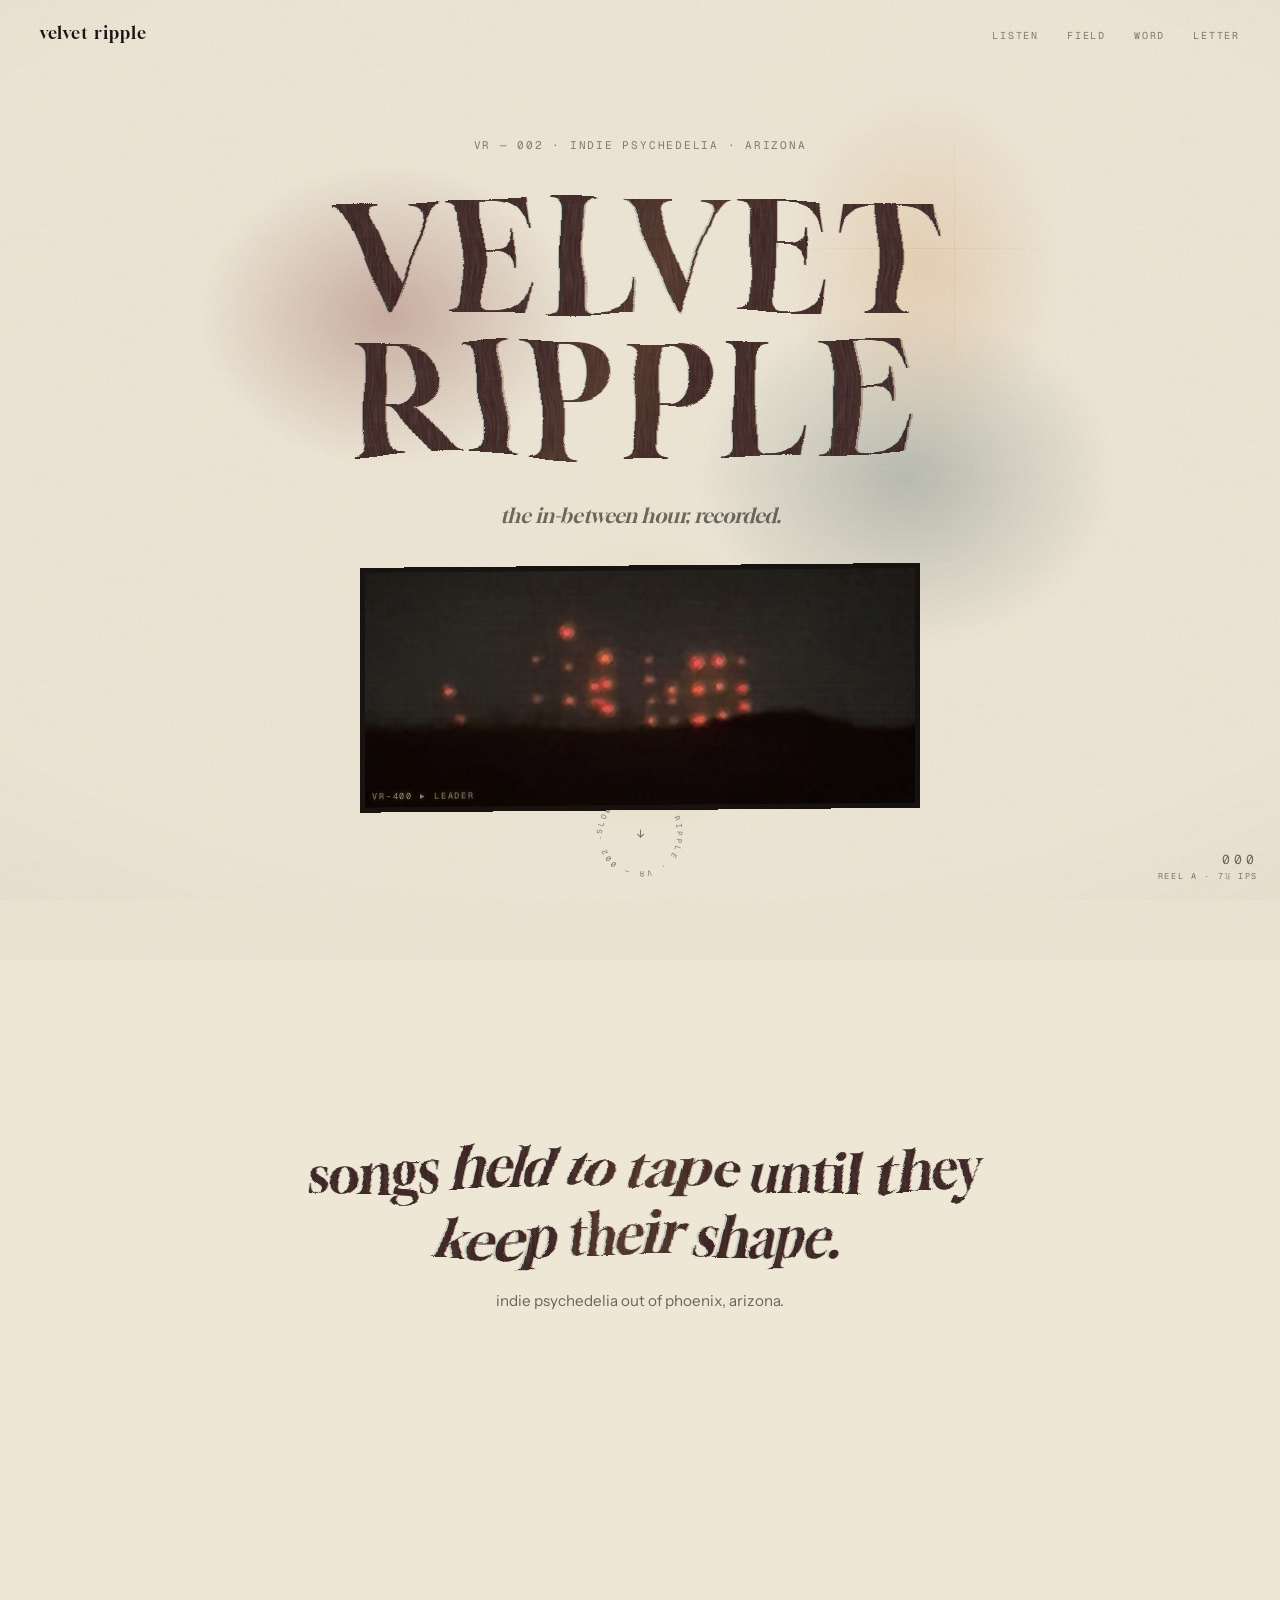
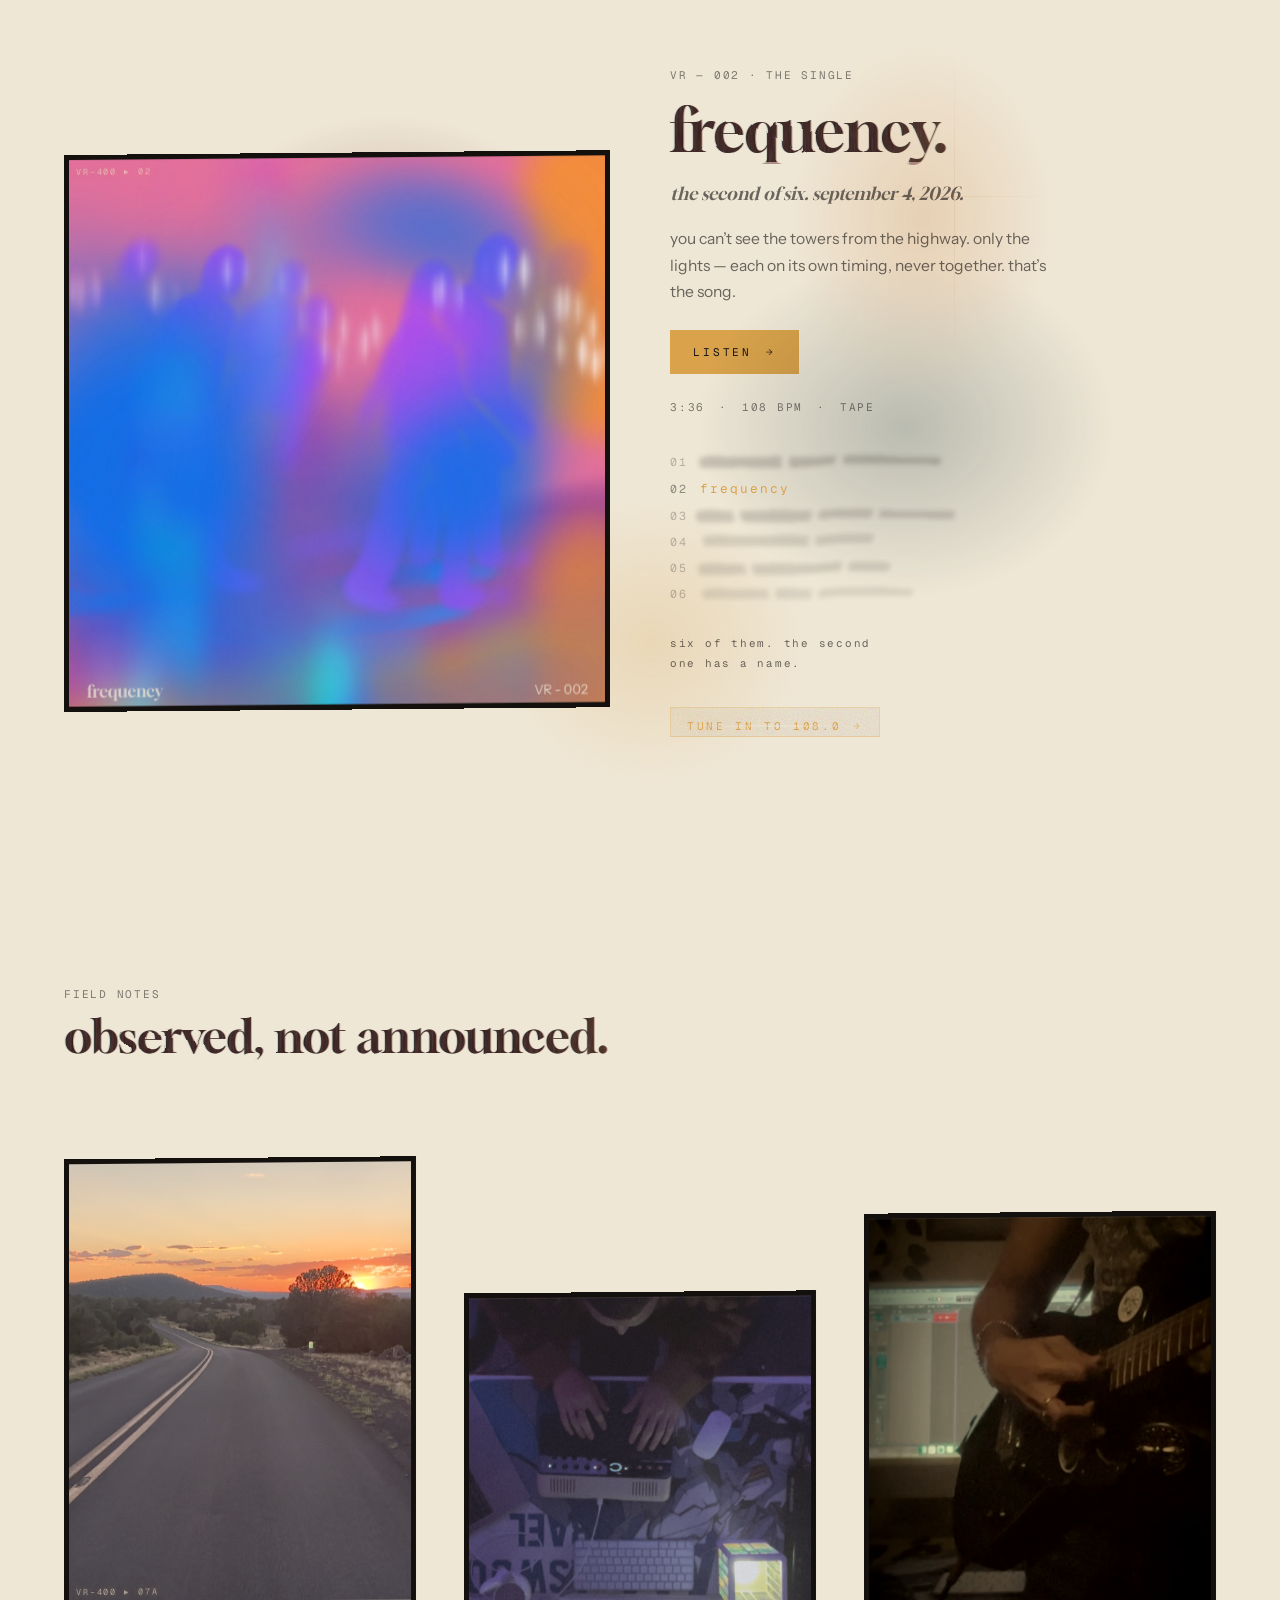
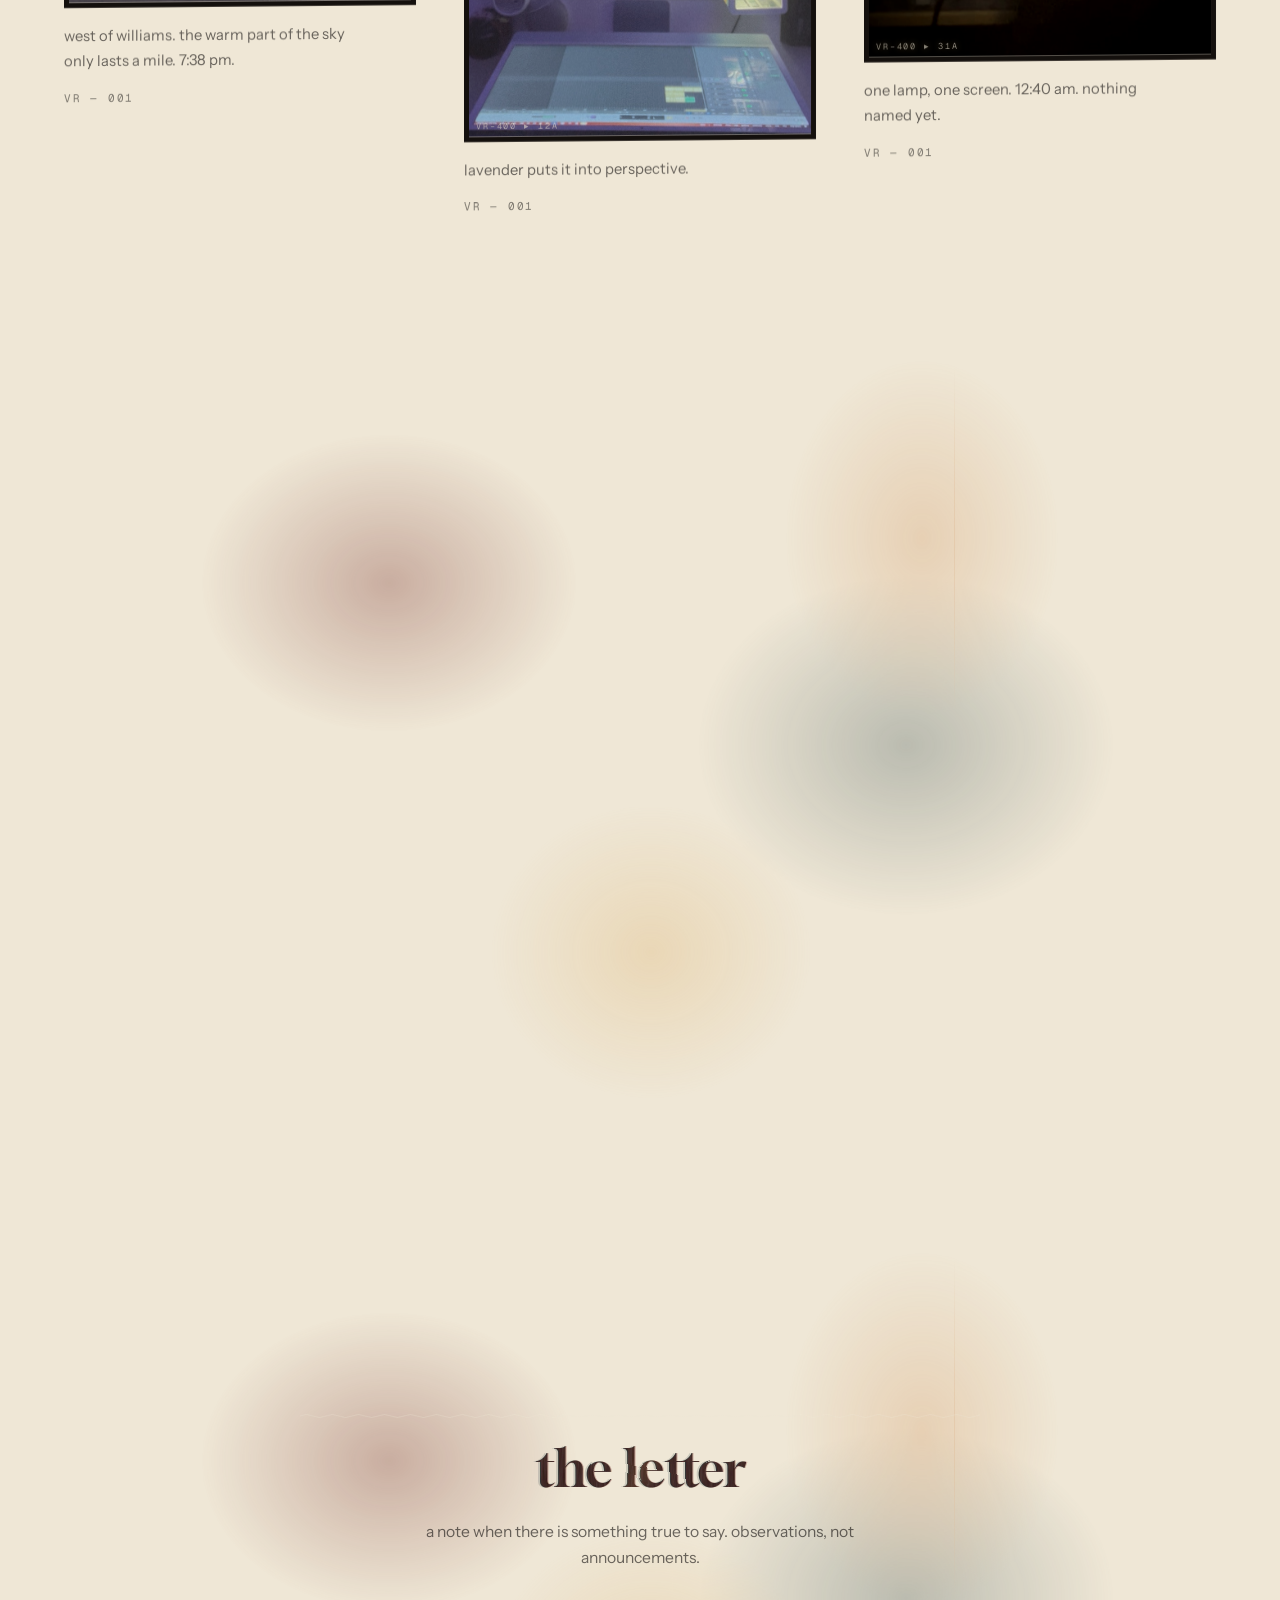
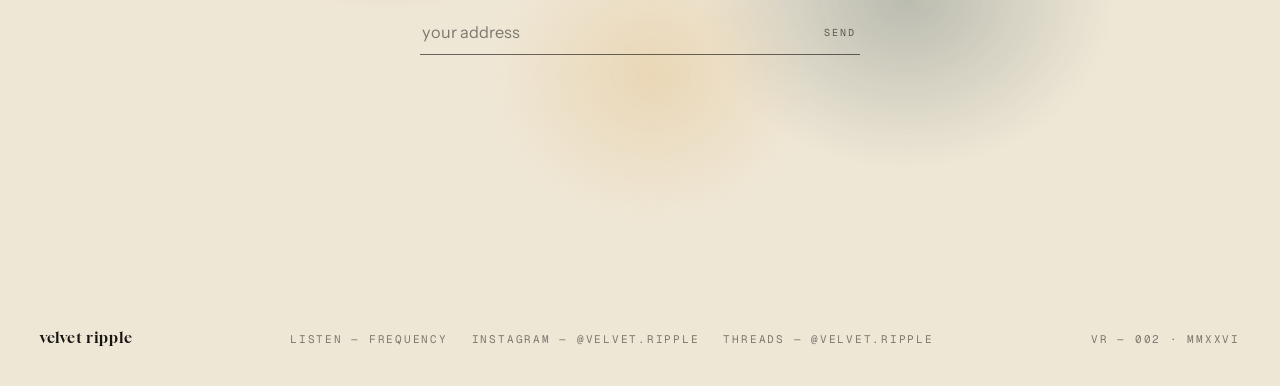
==== commit ca149e27: "letter: the confirmation takes the form's slot instead of sitting under it the answer arrived as a s" ====
--- a/index.html
+++ b/index.html
@@ -413,9 +413,18 @@
        font-family:var(--font-mono); font-size:10px; letter-spacing:.2em;
        text-transform:uppercase; padding:0 4px; transition:color var(--dur-hover,400ms) ease; }
   .letter-form button:hover{ color:#D9A24B; } /* honey as text — legal here: ink climate only */
+  /* back from eomail5 there is nothing left to ask for, so the field and the send give up their
+     slot and the answer takes it — same rule, same height, nothing on the page moves. it is set
+     in the mono face and left-aligned on the rule so it reads as a line of plain text rather
+     than as a message about a form. */
+  .letter-said{ display:none; flex:1; font-family:var(--font-mono);
+       font-size:.8rem; letter-spacing:.16em; line-height:1.6; text-align:left;
+       padding:12px 2px; color:var(--ok-on-deep,#A9BD97); }
+  .letter-form.sent{ border-bottom-color:var(--ok-on-deep,#A9BD97); }
+  .letter-form.sent input, .letter-form.sent button{ display:none; }
+  .letter-form.sent .letter-said{ display:block; }
   .letter-note{ font-family:var(--font-body); font-size:.88rem; line-height:1.6; min-height:1.6em; }
-  .letter-note.err{ color:var(--error-on-deep,#D99A93); }
-  .letter-note.ok{ color:var(--ok-on-deep,#A9BD97); }
+  .letter-note.err{ color:var(--error-on-deep,#D99A93); } /* the note only ever carries the error now */
 
   footer{ display:flex; align-items:baseline; gap:24px; row-gap:14px; flex-wrap:wrap; padding:40px; position:relative; }
   footer .mono{ white-space:nowrap; }
@@ -570,6 +579,7 @@
     <input type="email" name="field_0" id="field_0" placeholder="your address" aria-label="email address" autocomplete="email" required>
     <input type="text" name="hpa2d98e58-8abf-11f1-98b9-2bc8e1536409" class="hp" tabindex="-1" autocomplete="off" aria-hidden="true">
     <input type="hidden" name="successRedirectUrl" value="https://velvetripple.art/?letter=sent#letter">
+    <span class="letter-said" id="letter-said" role="status">you&rsquo;re on the list. quiet from here.</span>
     <button type="submit">send</button>
   </form>
   <p class="letter-note" id="letter-note" aria-live="polite"></p>
@@ -605,17 +615,17 @@
 <script>
 /* the letter — a plain POST to emailoctopus; none of their script on the page, so the form keeps
    the site's face. a bad address is caught here; a good one leaves for eomail5 and comes back to
-   ?letter=sent, where the confirmation is stated once. */
+   ?letter=sent, where the form gives its slot over to the confirmation. */
 (() => {
   const form = document.getElementById('letter-form');
   const input = form.querySelector('input[type=email]');
   const note = document.getElementById('letter-note');
-  const say = (ok, msg) => { note.className = 'letter-note ' + (ok ? 'ok' : 'err'); note.textContent = msg; };
+  const fail = (msg) => { note.className = 'letter-note err'; note.textContent = msg; };
   form.addEventListener('submit', (e) => {
     const ok = input.value.trim() !== '' && input.checkValidity();
     input.setAttribute('aria-invalid', ok ? 'false' : 'true');
     form.classList.toggle('err', !ok);
-    if (!ok) { e.preventDefault(); say(false, "that address doesn't look right."); return; }
+    if (!ok) { e.preventDefault(); fail("that address doesn't look right."); return; }
     form.querySelector('button').disabled = true;
   });
   input.addEventListener('input', () => {
@@ -623,7 +633,7 @@
     if (note.classList.contains('err')) { note.className = 'letter-note'; note.textContent = ''; }
   });
   if (new URLSearchParams(location.search).get('letter') === 'sent') {
-    say(true, "you're on the list. quiet from here.");
+    form.classList.add('sent');
     history.replaceState(null, '', location.pathname + '#letter');
   }
 })();
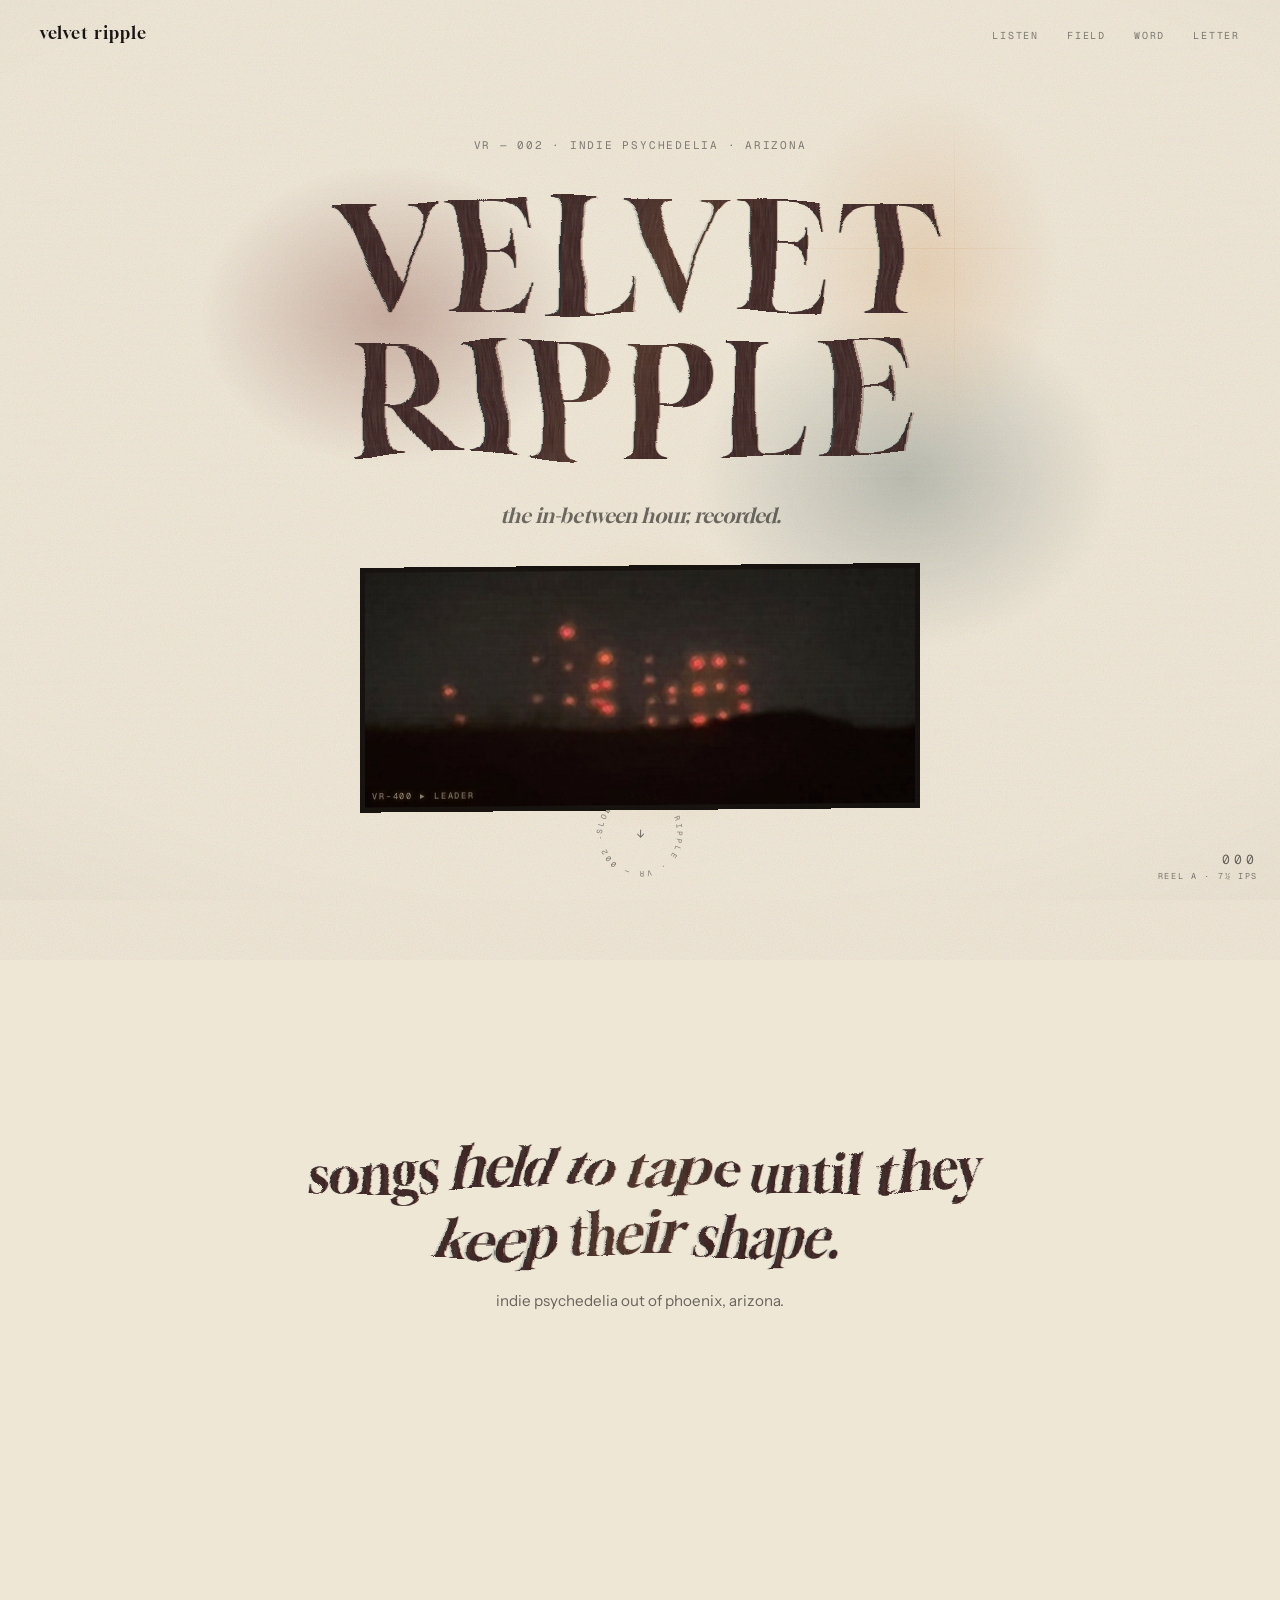
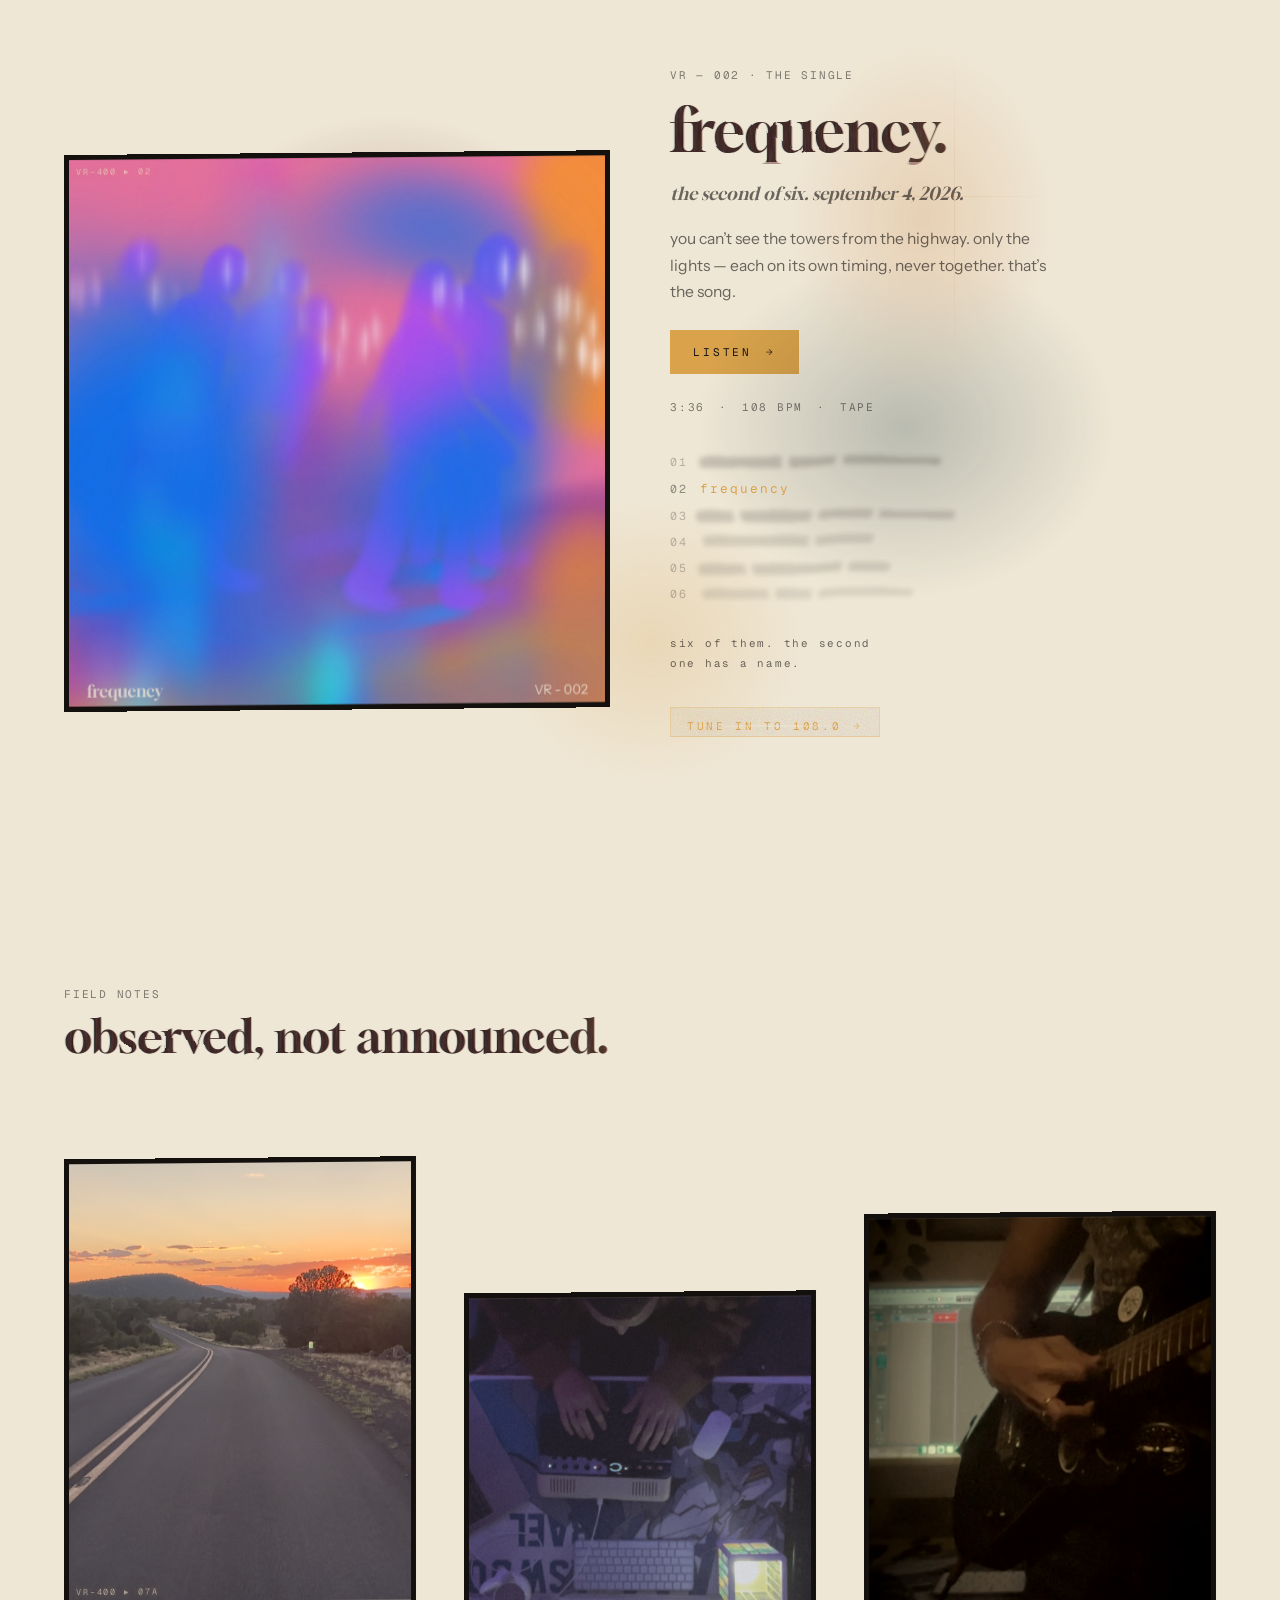
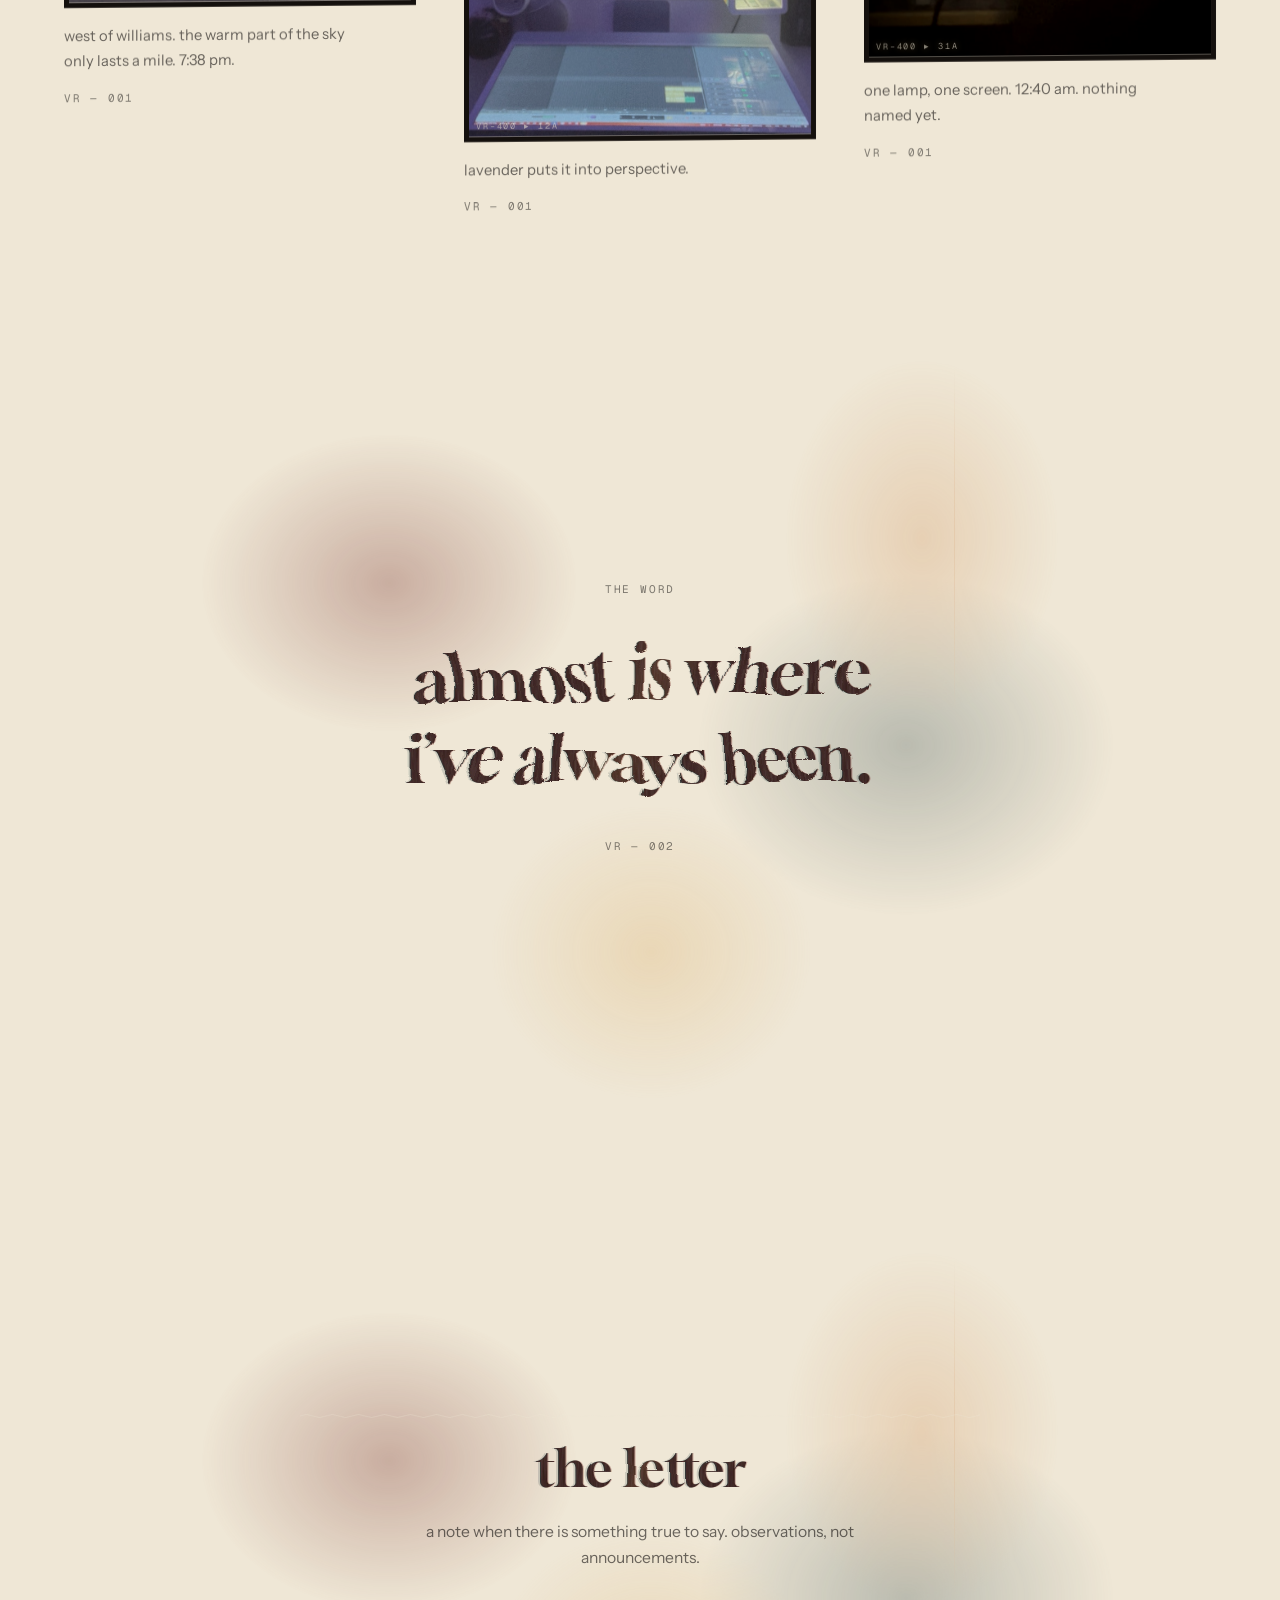
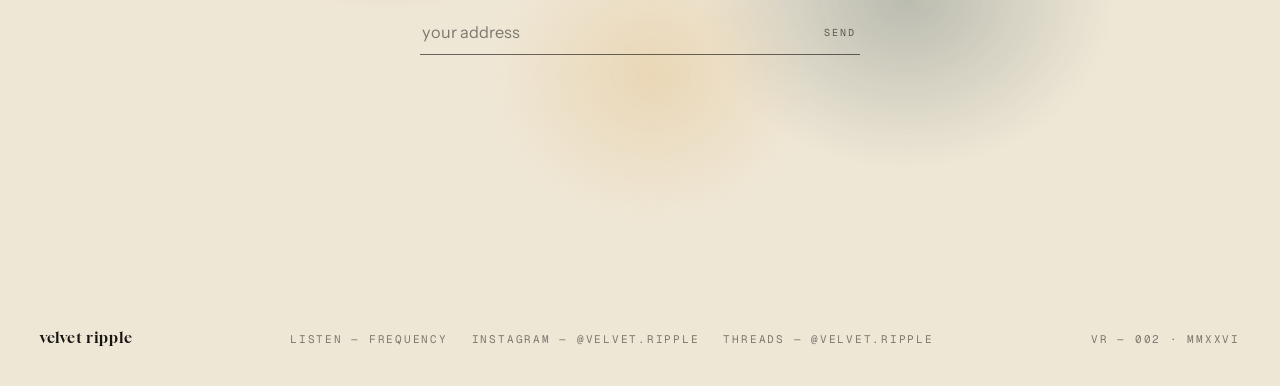
==== commit 7ab6d609: "letter: post in the background so the page never leaves for eomail5 the form submitted natively, so " ====
--- a/index.html
+++ b/index.html
@@ -614,11 +614,13 @@
 </script>
 <script>
 /* the letter — a plain POST to emailoctopus; none of their script on the page, so the form keeps
-   the site's face. a bad address is caught here; a good one leaves for eomail5 and comes back to
-   ?letter=sent, where the form gives its slot over to the confirmation. */
+   the site's face. a bad address is caught here; a good one is posted in the background and the
+   form gives its slot over to the confirmation without the page ever leaving.
+   the action/method stay on the <form> as the no-js fallback. */
 (() => {
   const form = document.getElementById('letter-form');
   const input = form.querySelector('input[type=email]');
+  const button = form.querySelector('button');
   const note = document.getElementById('letter-note');
   const fail = (msg) => { note.className = 'letter-note err'; note.textContent = msg; };
   form.addEventListener('submit', (e) => {
@@ -626,7 +628,22 @@
     input.setAttribute('aria-invalid', ok ? 'false' : 'true');
     form.classList.toggle('err', !ok);
     if (!ok) { e.preventDefault(); fail("that address doesn't look right."); return; }
-    form.querySelector('button').disabled = true;
+    /* keep the page. eomail5 answers this endpoint with json, so a native post would
+       dump that json over the site; post it ourselves instead and stay put. */
+    e.preventDefault();
+    button.disabled = true;
+    const body = new FormData(form);
+    body.delete('successRedirectUrl');
+    fetch(form.action, { method: 'POST', mode: 'no-cors', body })
+      .then(() => {
+        note.className = 'letter-note';
+        note.textContent = '';
+        form.classList.add('sent');
+      })
+      .catch(() => {
+        button.disabled = false;
+        fail("that didn't send. try again in a moment.");
+      });
   });
   input.addEventListener('input', () => {
     form.classList.remove('err');
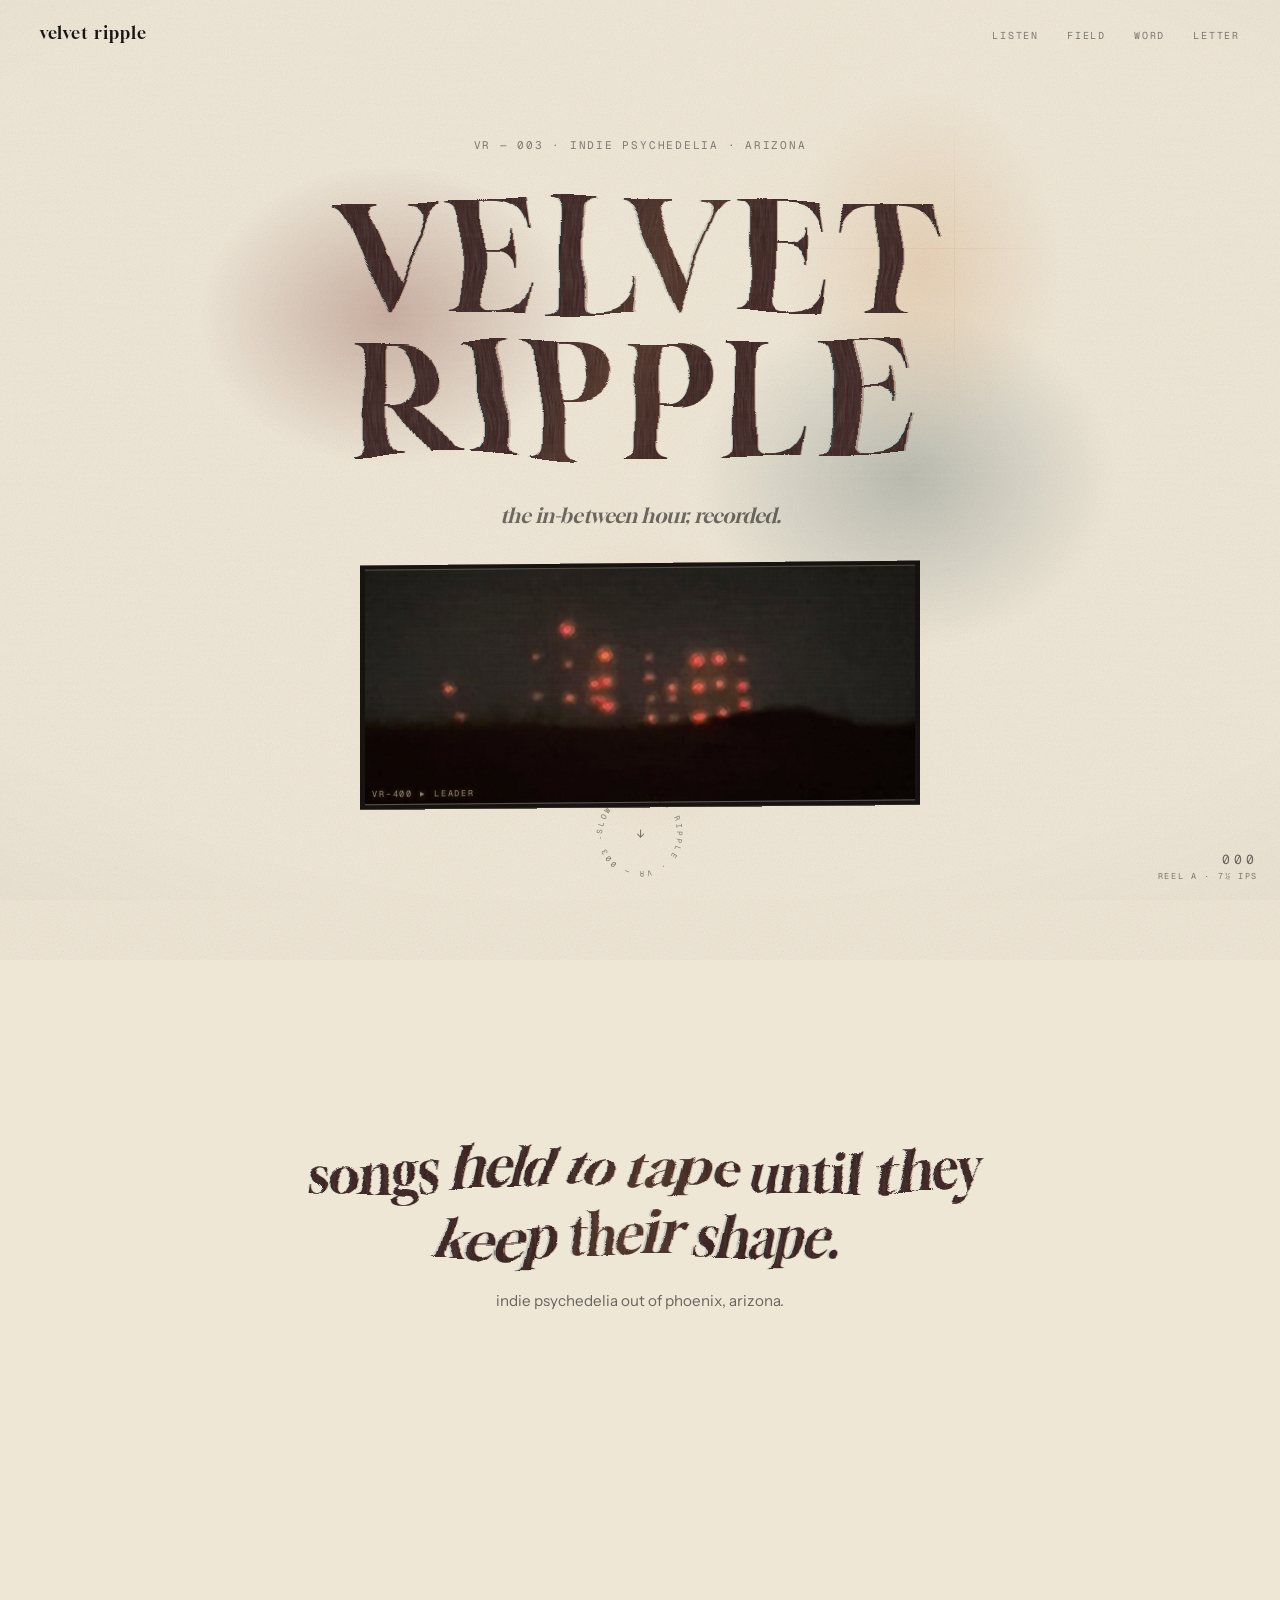
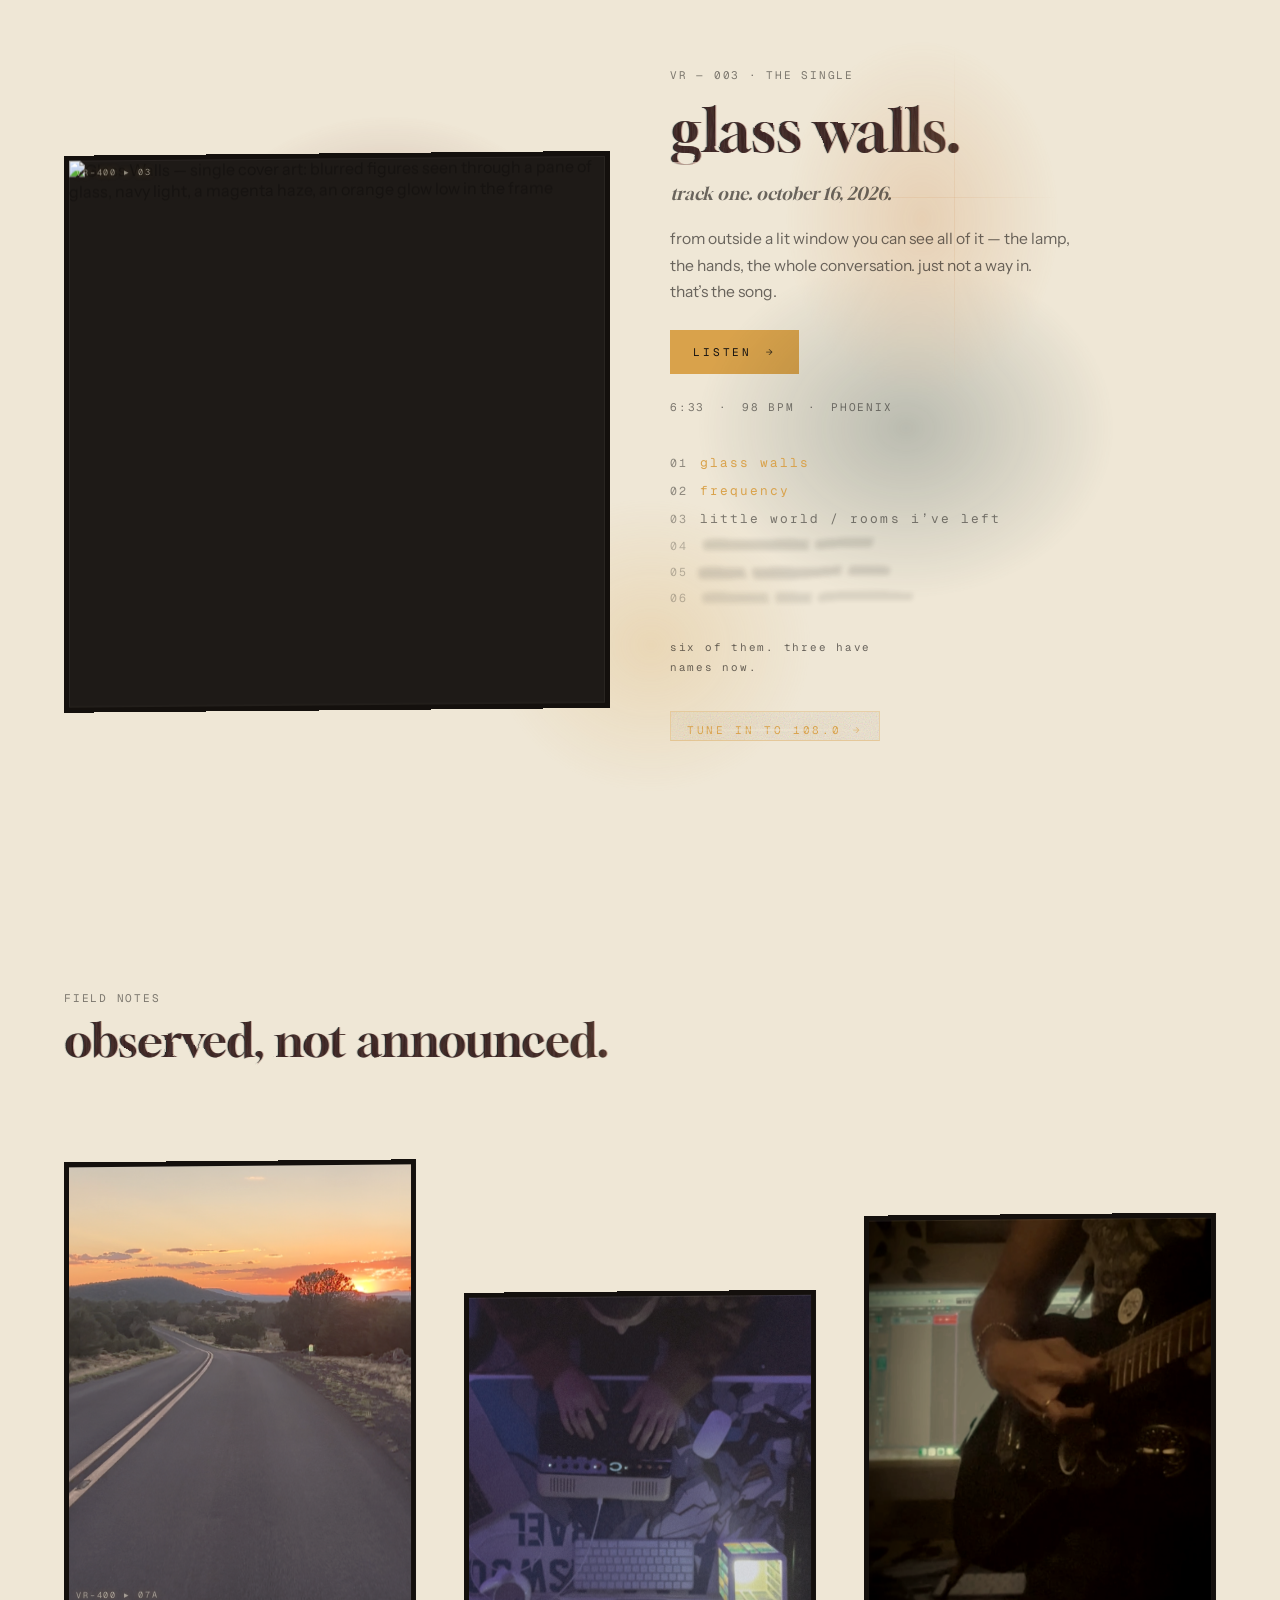
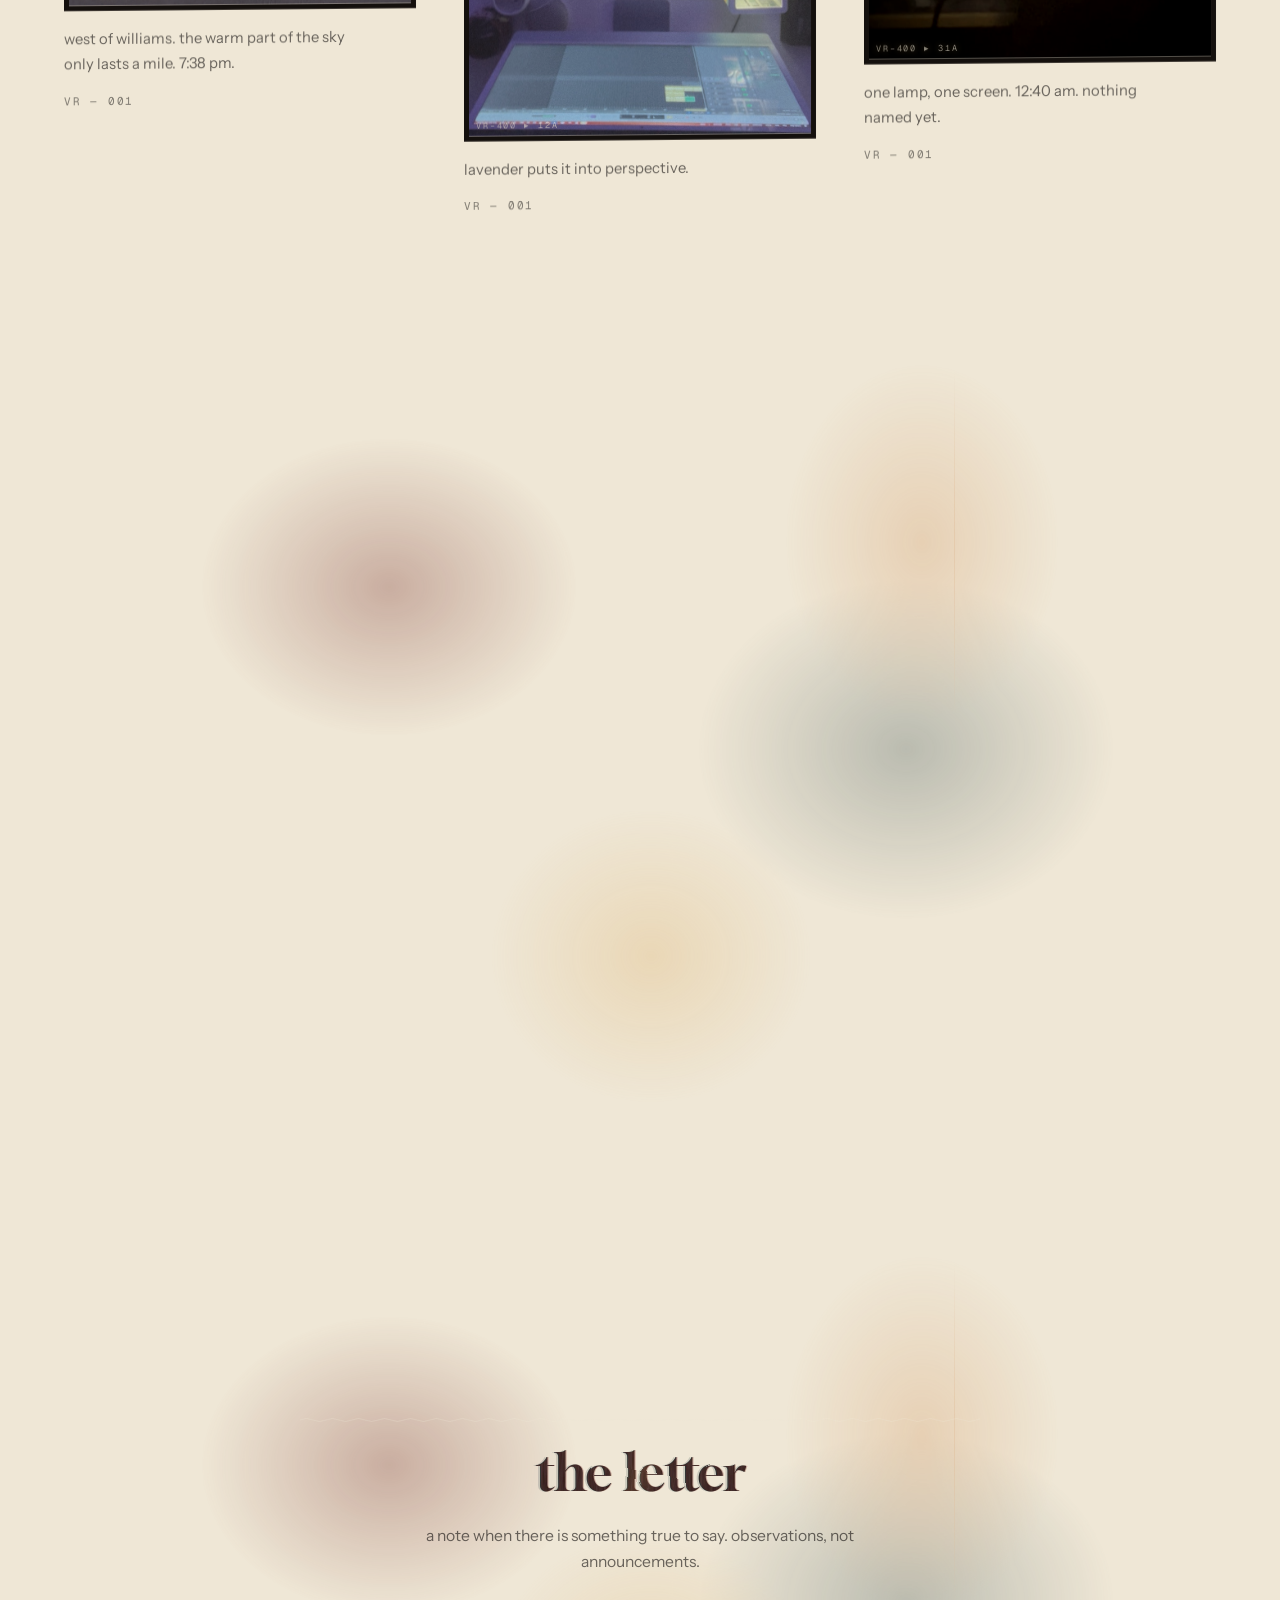
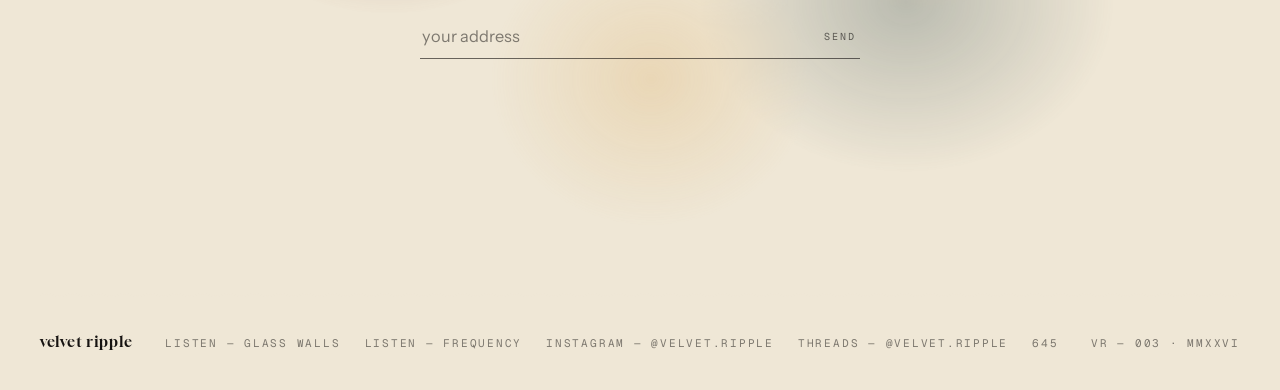
==== commit 49a9ce77: "release: glass walls + 645 Co-Authored-By: Claude Opus 5.5 <noreply@anthropic.com>" ====
--- a/index.html
+++ b/index.html
@@ -4,7 +4,7 @@
 <meta charset="UTF-8">
 <meta name="viewport" content="width=device-width, initial-scale=1.0">
 <title>Velvet Ripple — Indie Psychedelia from Phoenix, Arizona</title>
-<meta name="description" content="Indie psychedelia from Phoenix, Arizona — analog, nocturnal, tape-first, made for the in-between hour. Debut single Frequency out September 4, 2026.">
+<meta name="description" content="Indie psychedelia from Phoenix, Arizona — analog, nocturnal, tape-first, made for the in-between hour. New single Glass Walls out October 16, 2026.">
 <link rel="canonical" href="https://velvetripple.art/">
 <meta name="robots" content="index,follow,max-image-preview:large,max-snippet:-1">
 <meta name="theme-color" content="#161311">
@@ -13,14 +13,14 @@
 <meta property="og:locale" content="en_US">
 <meta property="og:url" content="https://velvetripple.art/">
 <meta property="og:title" content="Velvet Ripple — Indie Psychedelia from Phoenix, Arizona">
-<meta property="og:description" content="Analog, nocturnal, tape-first. Music for the in-between hour. Debut single Frequency out September 4, 2026.">
+<meta property="og:description" content="Analog, nocturnal, tape-first. Music for the in-between hour. New single Glass Walls out October 16, 2026.">
 <meta property="og:image" content="https://velvetripple.art/assets/og/velvet-ripple-og.png">
 <meta property="og:image:width" content="1200">
 <meta property="og:image:height" content="630">
 <meta property="og:image:alt" content="The Velvet Ripple wordmark in bone on an inkwell ground.">
 <meta name="twitter:card" content="summary_large_image">
 <meta name="twitter:title" content="Velvet Ripple — Indie Psychedelia from Phoenix, Arizona">
-<meta name="twitter:description" content="Analog, nocturnal, tape-first. Music for the in-between hour. Debut single Frequency out September 4, 2026.">
+<meta name="twitter:description" content="Analog, nocturnal, tape-first. Music for the in-between hour. New single Glass Walls out October 16, 2026.">
 <meta name="twitter:image" content="https://velvetripple.art/assets/og/velvet-ripple-og.png">
 <meta name="twitter:image:alt" content="The Velvet Ripple wordmark in bone on an inkwell ground.">
 <link rel="me" href="https://instagram.com/velvet.ripple">
@@ -30,7 +30,8 @@
 <link rel="stylesheet" href="colors_and_type.css">
 <script type="application/ld+json">
 {"@context":"https://schema.org","@graph":[
-{"@type":"MusicGroup","@id":"https://velvetripple.art/#artist","name":"Velvet Ripple","alternateName":"velvet ripple","url":"https://velvetripple.art/","mainEntityOfPage":"https://velvetripple.art/","description":"Velvet Ripple is a solo indie psychedelia project based in Phoenix, Arizona. Analog and nocturnal — songs written and recorded to tape for the in-between hour. Debut single Frequency arrives September 4, 2026.","disambiguatingDescription":"Indie psychedelia project from Phoenix, Arizona, catalogued VR — 001. Distinct from other recording artists sharing the name Velvet Ripple.","genre":["Indie psychedelia","Psychedelic pop","Experimental pop","Bedroom pop"],"foundingDate":"2026","foundingLocation":{"@type":"Place","name":"Phoenix, Arizona","address":{"@type":"PostalAddress","addressLocality":"Phoenix","addressRegion":"AZ","addressCountry":"US"}},"image":"https://velvetripple.art/assets/og/velvet-ripple-og.png","logo":"https://velvetripple.art/assets/velvet-ripple-mark.svg","sameAs":["https://instagram.com/velvet.ripple","https://www.threads.com/@velvet.ripple"],"track":{"@id":"https://velvetripple.art/#frequency"}},
+{"@type":"MusicGroup","@id":"https://velvetripple.art/#artist","name":"Velvet Ripple","alternateName":"velvet ripple","url":"https://velvetripple.art/","mainEntityOfPage":"https://velvetripple.art/","description":"Velvet Ripple is a solo indie psychedelia project based in Phoenix, Arizona. Analog and nocturnal — songs written and recorded to tape for the in-between hour. Debut single Frequency released September 4, 2026; second single Glass Walls out October 16, 2026.","disambiguatingDescription":"Indie psychedelia project from Phoenix, Arizona, catalogued VR — 001. Distinct from other recording artists sharing the name Velvet Ripple.","genre":["Indie psychedelia","Psychedelic pop","Experimental pop","Bedroom pop"],"foundingDate":"2026","foundingLocation":{"@type":"Place","name":"Phoenix, Arizona","address":{"@type":"PostalAddress","addressLocality":"Phoenix","addressRegion":"AZ","addressCountry":"US"}},"image":"https://velvetripple.art/assets/og/velvet-ripple-og.png","logo":"https://velvetripple.art/assets/velvet-ripple-mark.svg","sameAs":["https://instagram.com/velvet.ripple","https://www.threads.com/@velvet.ripple"],"track":[{"@id":"https://velvetripple.art/#glass-walls"},{"@id":"https://velvetripple.art/#frequency"}]},
+{"@type":"MusicRecording","@id":"https://velvetripple.art/#glass-walls","name":"Glass Walls","byArtist":{"@id":"https://velvetripple.art/#artist"},"datePublished":"2026-10-16","duration":"PT6M34S","inLanguage":"en","genre":["Indie psychedelia","Dream pop"],"description":"Second single from Velvet Ripple. Slow-burning dream pop, 98 BPM, recorded in Phoenix, Arizona."},
 {"@type":"MusicRecording","@id":"https://velvetripple.art/#frequency","name":"Frequency","byArtist":{"@id":"https://velvetripple.art/#artist"},"datePublished":"2026-09-04","duration":"PT3M36S","inLanguage":"en","genre":"Indie psychedelia","description":"Debut single from Velvet Ripple. Nocturnal indie synth-pop, 108 BPM, recorded in Phoenix, Arizona."},
 {"@type":"WebSite","@id":"https://velvetripple.art/#website","url":"https://velvetripple.art/","name":"Velvet Ripple","inLanguage":"en","publisher":{"@id":"https://velvetripple.art/#artist"}}]}
 </script>
@@ -293,6 +294,10 @@
   body[data-climate] .forming-art img{ filter:none; }
   /* the cover prints its own title bottom-left, so the rebate moves to the top edge */
   .forming-art .rebate{ top:6px; bottom:auto; }
+  /* the cover is the door to 645: it fogs over on hover, the way the pane does, and opens on click */
+  .pane-door{ position:absolute; inset:0; display:block; }
+  .pane-door img{ transition:filter 1.4s ease; }
+  .forming-art:hover .pane-door img, body[data-climate] .forming-art:hover .pane-door img{ filter:blur(7px) saturate(.85); }
 
   /* tracklist — present, six rows, none of it legible yet. the rows carry word LENGTHS
      only: no titles exist in the markup, so there is nothing to read in the source either. */
@@ -310,13 +315,17 @@
   .tracklist li:nth-child(5) .smear{ translate:-1px 1px; opacity:.7; }
   .tracklist li:nth-child(6) .smear{ translate:3px 0; opacity:.62; }
   .tracklist .smear{ display:flex; align-items:baseline; gap:7px; flex:1; filter:url(#vr-melt) blur(2.9px); }
-  /* the second track has a name now — it develops as the list comes into view; the rest stay on the shelf */
+  /* two tracks are out and a third is named — they develop as the list comes into view; the rest stay on the shelf */
   .tracklist .tt{ display:none; }
   .tracklist li.clear .smear{ display:none; }
   .tracklist li.clear .tt{ display:inline; color:var(--vr-honey); opacity:1;
        text-transform:none; font-size:.8rem; letter-spacing:.16em; }
   .tracklist.in li.clear .tt{ animation:trackDevelop 2.6s ease both .5s; }
   .tracklist li.clear .tn{ opacity:.85; }
+  /* named but not out: legible in the list's own ink, no honey yet */
+  .tracklist li.named .smear{ display:none; }
+  .tracklist li.named .tt{ display:inline; opacity:1; text-transform:none; font-size:.8rem; letter-spacing:.16em; }
+  .tracklist li.named .tn{ opacity:.7; }
   @keyframes trackDevelop{ from{ filter:blur(7px); opacity:0; }
        60%{ filter:blur(1.2px); opacity:.7; } to{ filter:blur(0); opacity:1; } }
   .tracknote{ display:block; margin-top:14px; max-width:32ch; text-transform:none;
@@ -483,7 +492,7 @@
 <section class="hero lit" id="top" data-climate="bone" data-screen-label="hero">
   <div class="oil" aria-hidden="true"><i class="o1"></i><i class="o2"></i><i class="o3"></i><i class="o4"></i></div>
   <div class="rings" aria-hidden="true"><i></i><i></i><i></i><i></i></div>
-  <span class="mono">vr — 002 · indie psychedelia · arizona</span>
+  <span class="mono">vr — 003 · indie psychedelia · arizona</span>
   <h1 class="hero-word velvet-word misreg">velvet<br>ripple</h1>
   <p class="hero-sub">the in-between hour, recorded.</p>
   <div class="hero-strip film" data-plx="22">
@@ -491,7 +500,7 @@
     <span class="rebate">vr–400 ▸ leader</span>
   </div>
   <div class="hero-cue" aria-hidden="true">
-    <svg class="cue-ring" viewBox="0 0 100 100"><defs><path id="cue-o" d="M50,50 m-39,0 a39,39 0 1,1 78,0 a39,39 0 1,1 -78,0"></path></defs><text><textPath href="#cue-o">slow · velvet ripple · vr — 002 ·&#160;</textPath></text></svg>
+    <svg class="cue-ring" viewBox="0 0 100 100"><defs><path id="cue-o" d="M50,50 m-39,0 a39,39 0 1,1 78,0 a39,39 0 1,1 -78,0"></path></defs><text><textPath href="#cue-o">slow · velvet ripple · vr — 003 ·&#160;</textPath></text></svg>
     <span class="cue-arrow">↓</span>
   </div>
 </section>
@@ -506,31 +515,31 @@
 <section class="forming lit" id="forming" data-climate="teal" data-screen-label="the single">
   <div class="oil" aria-hidden="true"><i class="o1"></i><i class="o2"></i><i class="o3"></i><i class="o4"></i></div>
   <div class="forming-art rv film" data-plx="16">
-    <img src="assets/photos/frequency-cover-1200.jpg" alt="Frequency — single cover art: a crowd dissolved into pink, blue and orange light">
-    <span class="rebate">vr–400 ▸ 02</span>
+    <a class="pane-door" href="645.html" aria-label="the window — 645"><img src="assets/photos/glass-walls-cover-1200.jpg" alt="Glass Walls — single cover art: blurred figures seen through a pane of glass, navy light, a magenta haze, an orange glow low in the frame"></a>
+    <span class="rebate">vr–400 ▸ 03</span>
   </div>
   <div class="forming-copy">
-    <span class="mono rv">vr — 002 · the single</span>
-    <h2 class="forming-title rv misreg warp">frequency.</h2>
-    <p class="forming-it rv">the second of six. september 4, 2026.</p>
-    <p class="forming-body rv">you can&rsquo;t see the towers from the highway. only the lights &mdash; each on its own timing, never together. that&rsquo;s the song.</p>
-    <a class="listen rv" id="listen" href="https://ditto.fm/frequency-velvet-ripple" target="_blank" rel="noopener" data-live="2026-09-04T17:00:00Z"><span class="listen-t">pre-save</span><span class="ar">&rarr;</span></a>
+    <span class="mono rv">vr — 003 · the single</span>
+    <h2 class="forming-title rv misreg warp">glass walls.</h2>
+    <p class="forming-it rv">track one. october 16, 2026.</p>
+    <p class="forming-body rv">from outside a lit window you can see all of it &mdash; the lamp, the hands, the whole conversation. just not a way in. that&rsquo;s the song.</p>
+    <a class="listen rv" id="listen" href="https://ditto.fm/glass-walls-velvet-ripple" target="_blank" rel="noopener" data-live="2026-10-17T01:45:00Z"><span class="listen-t">pre-save</span><span class="ar">&rarr;</span></a>
     <div class="forming-meta rv">
-      <span class="mono">3:36</span>
+      <span class="mono">6:33</span>
       <span class="mono">·</span>
-      <span class="mono">108 bpm</span>
+      <span class="mono">98 bpm</span>
       <span class="mono">·</span>
-      <span class="mono">tape</span>
+      <span class="mono">phoenix</span>
     </div>
-    <ol class="tracklist rv" aria-label="six tracks, one of them named">
-      <li><span class="tn mono">01</span><span class="smear"><span class="tw" style="--w:26%"></span><span class="tw" style="--w:14%"></span><span class="tw" style="--w:31%"></span></span></li>
+    <ol class="tracklist rv" aria-label="six tracks, three of them named">
+      <li class="clear"><span class="tn mono">01</span><span class="smear"><span class="tw" style="--w:26%"></span><span class="tw" style="--w:14%"></span><span class="tw" style="--w:31%"></span></span><span class="tt mono">glass walls</span></li>
       <li class="clear"><span class="tn mono">02</span><span class="smear"><span class="tw" style="--w:19%"></span><span class="tw" style="--w:38%"></span></span><span class="tt mono">frequency</span></li>
-      <li><span class="tn mono">03</span><span class="smear"><span class="tw" style="--w:12%"></span><span class="tw" style="--w:22%"></span><span class="tw" style="--w:16%"></span><span class="tw" style="--w:24%"></span></span></li>
+      <li class="named"><span class="tn mono">03</span><span class="smear"><span class="tw" style="--w:12%"></span><span class="tw" style="--w:22%"></span><span class="tw" style="--w:16%"></span><span class="tw" style="--w:24%"></span></span><span class="tt mono">little world / rooms i&rsquo;ve left</span></li>
       <li><span class="tn mono">04</span><span class="smear"><span class="tw" style="--w:33%"></span><span class="tw" style="--w:17%"></span></span></li>
       <li><span class="tn mono">05</span><span class="smear"><span class="tw" style="--w:15%"></span><span class="tw" style="--w:27%"></span><span class="tw" style="--w:13%"></span></span></li>
       <li><span class="tn mono">06</span><span class="smear"><span class="tw" style="--w:21%"></span><span class="tw" style="--w:11%"></span><span class="tw" style="--w:29%"></span></span></li>
     </ol>
-    <span class="mono rv tracknote">six of them. the second one has a name.</span>
+    <span class="mono rv tracknote">six of them. three have names now.</span>
     <a class="mono rv forming-link tunein" href="108.html"><span class="tune-static" aria-hidden="true"></span><span class="tune-t">tune in to 108.0</span><span class="tune-ar">&rarr;</span></a>
   </div>
 </section>
@@ -565,8 +574,8 @@
   <div class="oil" aria-hidden="true"><i class="o1"></i><i class="o2"></i><i class="o3"></i><i class="o4"></i></div>
   <div class="rings" aria-hidden="true"><i></i><i></i><i></i><i></i></div>
   <span class="mono rv">the word</span>
-  <p class="word-lyric rv velvet-word misreg">almost is where<br>i&rsquo;ve always been.</p>
-  <span class="mono rv">vr — 002</span>
+  <p class="word-lyric rv velvet-word misreg">the clearer it gets,<br>the further away i feel.</p>
+  <span class="mono rv">vr — 003</span>
 </section>
 
 <!-- 6 · THE LETTER -->
@@ -587,20 +596,26 @@
 
 <footer data-climate="ink">
   <span class="nav-mark">velvet ripple</span>
+  <span class="mono"><a href="https://ditto.fm/glass-walls-velvet-ripple" target="_blank" rel="noopener" data-listen-mirror>listen — glass walls</a></span>
   <span class="mono"><a href="https://ditto.fm/frequency-velvet-ripple" target="_blank" rel="noopener">listen — frequency</a></span>
   <span class="mono"><a href="https://instagram.com/velvet.ripple" target="_blank" rel="noopener">instagram — @velvet.ripple</a></span>
   <span class="mono"><a href="https://www.threads.com/@velvet.ripple" target="_blank" rel="noopener">threads — @velvet.ripple</a></span>
-  <span class="mono right">vr — 002 · mmxxvi</span>
+  <span class="mono"><a href="645.html">645</a></span>
+  <span class="mono right">vr — 003 · mmxxvi</span>
 </footer>
 
 
 <script src="liquid-scroll.js"></script>
 <script>
-/* the button tells the truth about the date — pre-save until 10:00 phoenix on sept 4, listen after.
-   the smartlink itself flips on its own; this just keeps the label honest without a redeploy. */
+/* the button tells the truth about the date — pre-save until 6:45 pm phoenix on oct 16, listen after.
+   the smartlink itself flips on its own; this just keeps the label honest without a redeploy.
+   the footer's listen link mirrors this one, so the url lives in exactly one place. */
 (() => {
   const a = document.getElementById('listen');
-  if (a && Date.now() >= Date.parse(a.dataset.live)) a.querySelector('.listen-t').textContent = 'listen';
+  if (!a) return;
+  if (Date.now() >= Date.parse(a.dataset.live)) a.querySelector('.listen-t').textContent = 'listen';
+  const m = document.querySelector('[data-listen-mirror]');
+  if (m) m.href = a.href;
 })();
 /* the room and the site share one origin, so the site can tell whether 108.0 has been found.
    the track is public now, so the row is legible for everyone — solvers get one quieter line. */
@@ -609,7 +624,7 @@
   try { solved = !!(JSON.parse(localStorage.getItem('vr.dial.v1')) || {}).claimed; } catch (e) {}
   if (!solved) return;
   const note = document.querySelector('.tracknote');
-  if (note) note.textContent = 'six of them. you already know where the second one lives.';
+  if (note) note.textContent = 'six of them. three have names now. you already know where the second one lives.';
 })();
 </script>
 <script>
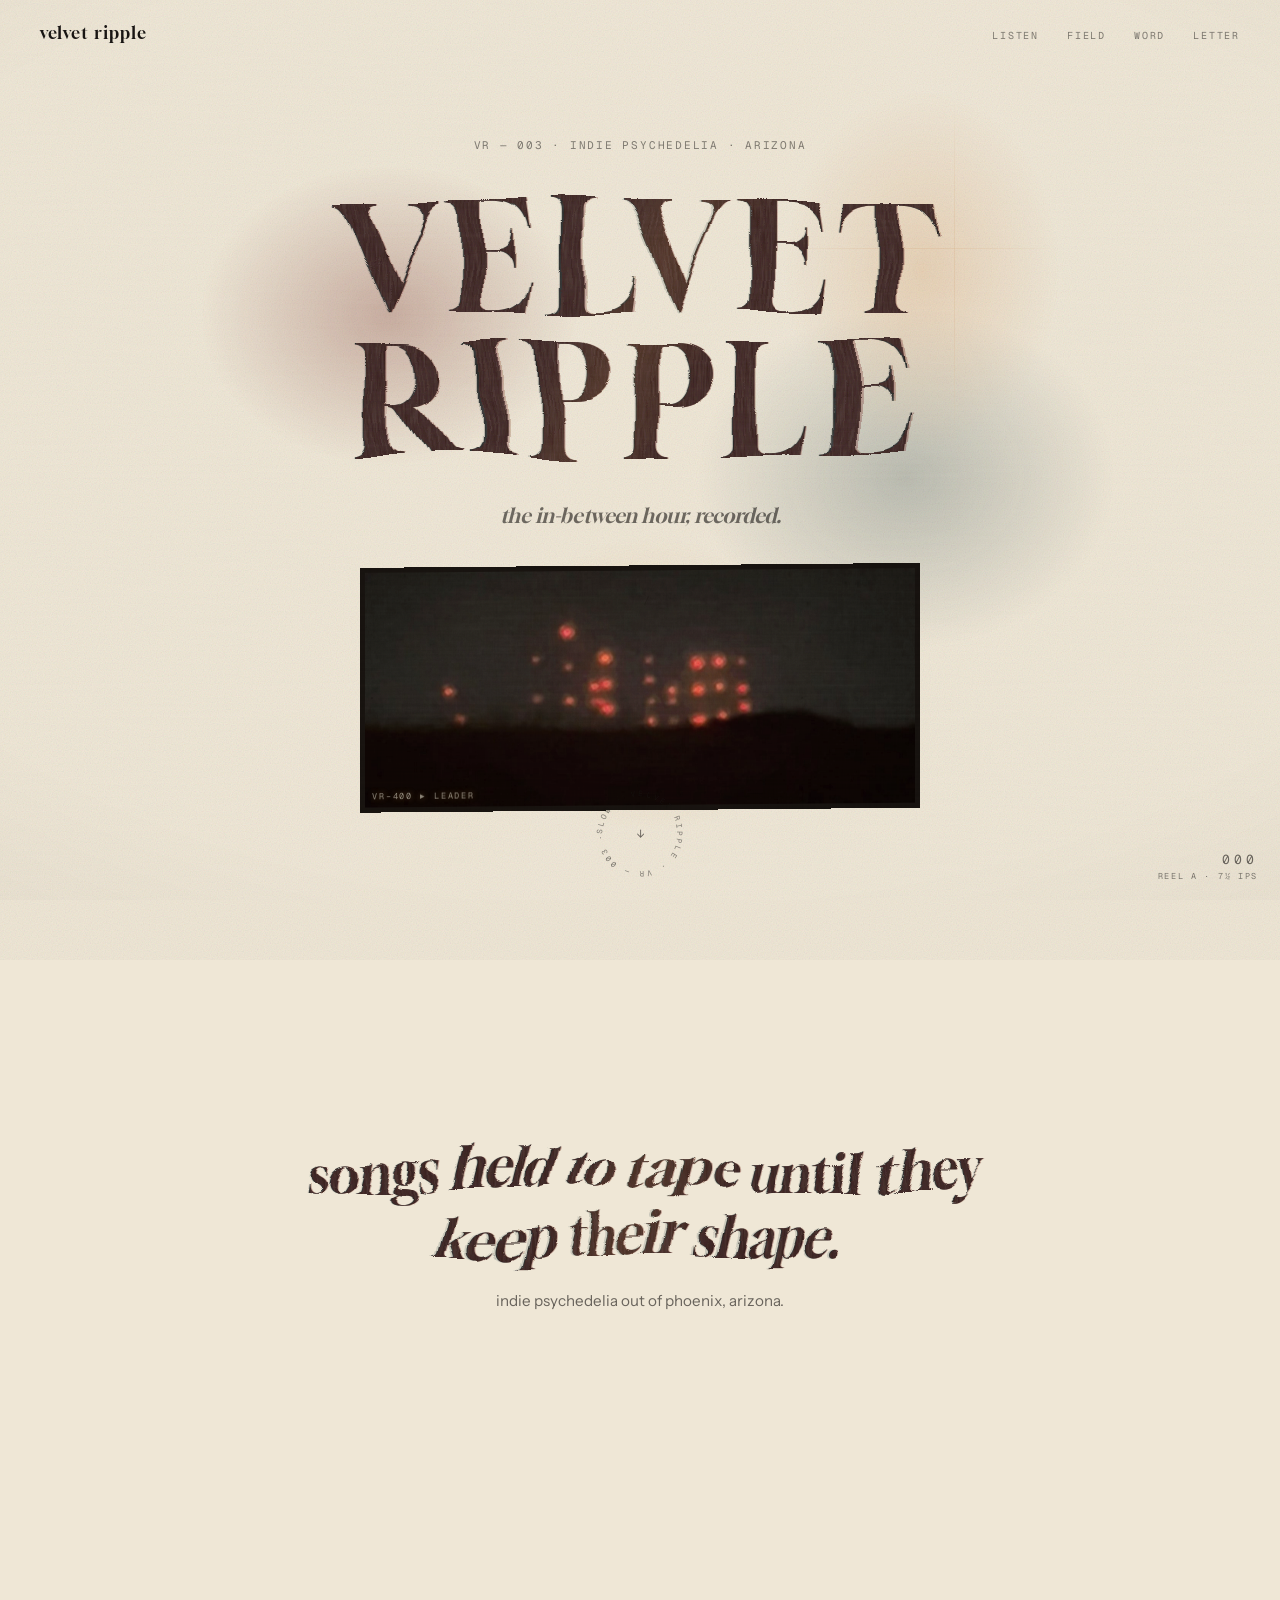
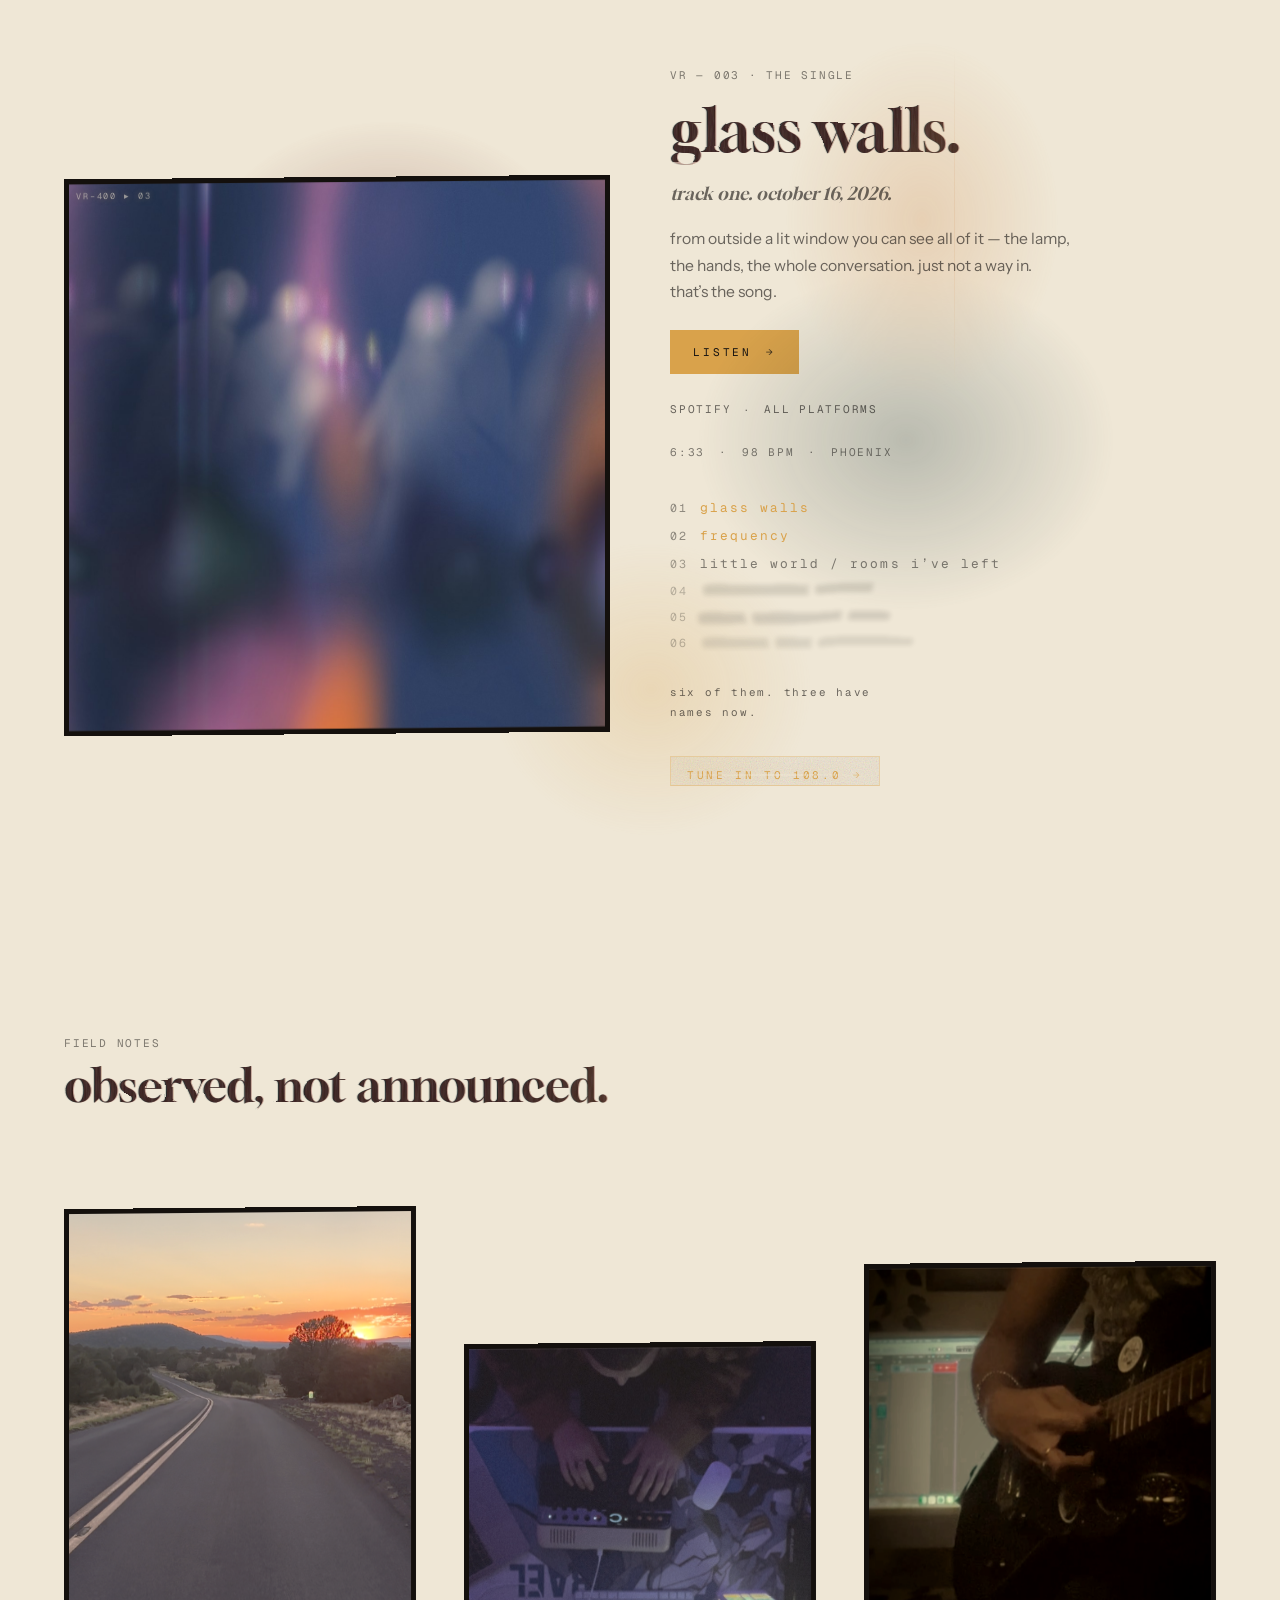
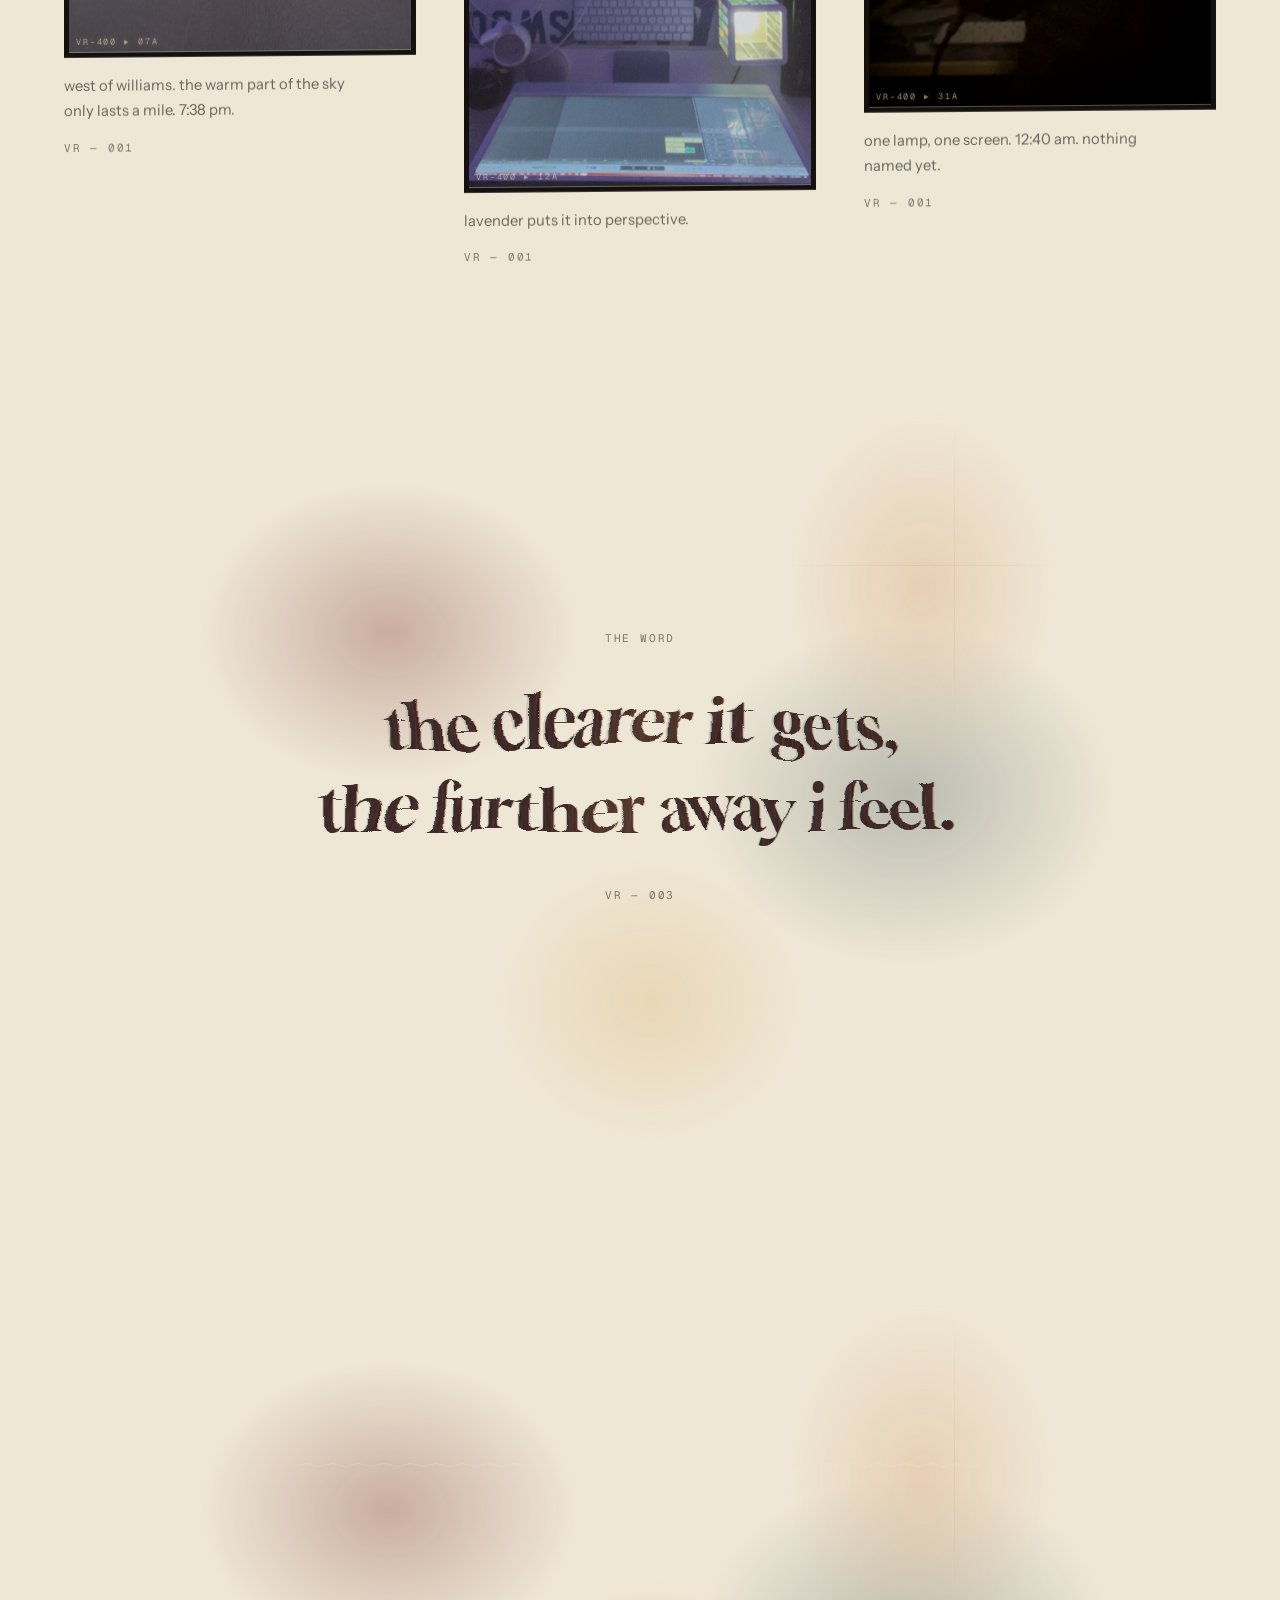
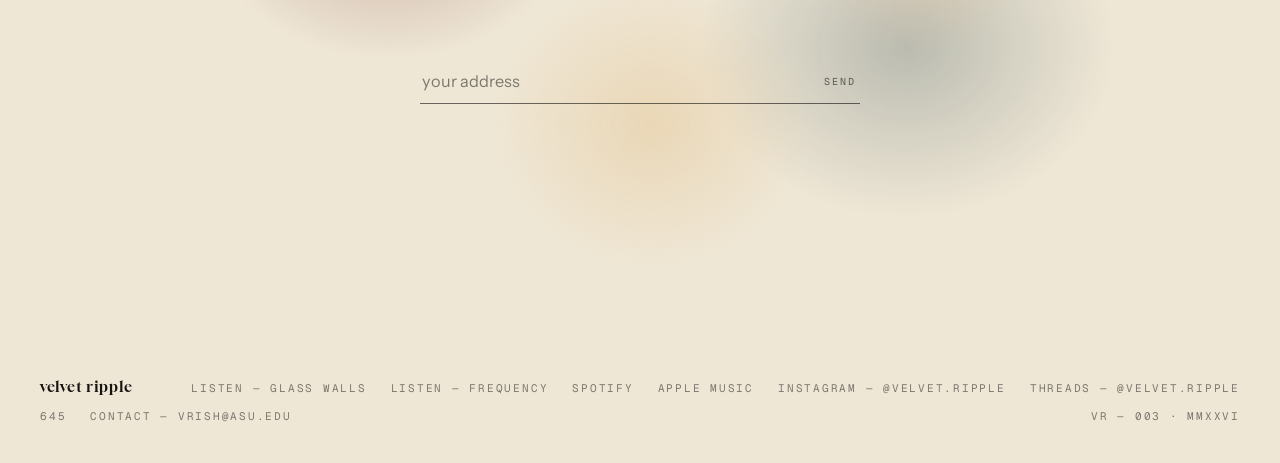
==== commit f0c02249: "site: glass walls reads listen; direct spotify / apple links; contact email; letter field boxed on p" ====
--- a/index.html
+++ b/index.html
@@ -30,9 +30,9 @@
 <link rel="stylesheet" href="colors_and_type.css">
 <script type="application/ld+json">
 {"@context":"https://schema.org","@graph":[
-{"@type":"MusicGroup","@id":"https://velvetripple.art/#artist","name":"Velvet Ripple","alternateName":"velvet ripple","url":"https://velvetripple.art/","mainEntityOfPage":"https://velvetripple.art/","description":"Velvet Ripple is a solo indie psychedelia project based in Phoenix, Arizona. Analog and nocturnal — songs written and recorded to tape for the in-between hour. Debut single Frequency released September 4, 2026; second single Glass Walls out October 16, 2026.","disambiguatingDescription":"Indie psychedelia project from Phoenix, Arizona, catalogued VR — 001. Distinct from other recording artists sharing the name Velvet Ripple.","genre":["Indie psychedelia","Psychedelic pop","Experimental pop","Bedroom pop"],"foundingDate":"2026","foundingLocation":{"@type":"Place","name":"Phoenix, Arizona","address":{"@type":"PostalAddress","addressLocality":"Phoenix","addressRegion":"AZ","addressCountry":"US"}},"image":"https://velvetripple.art/assets/og/velvet-ripple-og.png","logo":"https://velvetripple.art/assets/velvet-ripple-mark.svg","sameAs":["https://instagram.com/velvet.ripple","https://www.threads.com/@velvet.ripple"],"track":[{"@id":"https://velvetripple.art/#glass-walls"},{"@id":"https://velvetripple.art/#frequency"}]},
-{"@type":"MusicRecording","@id":"https://velvetripple.art/#glass-walls","name":"Glass Walls","byArtist":{"@id":"https://velvetripple.art/#artist"},"datePublished":"2026-10-16","duration":"PT6M34S","inLanguage":"en","genre":["Indie psychedelia","Dream pop"],"description":"Second single from Velvet Ripple. Slow-burning dream pop, 98 BPM, recorded in Phoenix, Arizona."},
-{"@type":"MusicRecording","@id":"https://velvetripple.art/#frequency","name":"Frequency","byArtist":{"@id":"https://velvetripple.art/#artist"},"datePublished":"2026-09-04","duration":"PT3M36S","inLanguage":"en","genre":"Indie psychedelia","description":"Debut single from Velvet Ripple. Nocturnal indie synth-pop, 108 BPM, recorded in Phoenix, Arizona."},
+{"@type":"MusicGroup","@id":"https://velvetripple.art/#artist","name":"Velvet Ripple","alternateName":"velvet ripple","url":"https://velvetripple.art/","mainEntityOfPage":"https://velvetripple.art/","description":"Velvet Ripple is a solo indie psychedelia project based in Phoenix, Arizona. Analog and nocturnal — songs written and recorded to tape for the in-between hour. Debut single Frequency released September 4, 2026; second single Glass Walls out October 16, 2026.","disambiguatingDescription":"Indie psychedelia project from Phoenix, Arizona, catalogued VR — 001. Distinct from other recording artists sharing the name Velvet Ripple.","genre":["Indie psychedelia","Psychedelic pop","Experimental pop","Bedroom pop"],"foundingDate":"2026","foundingLocation":{"@type":"Place","name":"Phoenix, Arizona","address":{"@type":"PostalAddress","addressLocality":"Phoenix","addressRegion":"AZ","addressCountry":"US"}},"image":"https://velvetripple.art/assets/og/velvet-ripple-og.png","logo":"https://velvetripple.art/assets/velvet-ripple-mark.svg","email":"vrish@asu.edu","sameAs":["https://instagram.com/velvet.ripple","https://www.threads.com/@velvet.ripple","https://open.spotify.com/artist/0RsDPd4YAbItk7TRinifoD","https://music.apple.com/us/artist/velvet-ripple/6805790493"],"track":[{"@id":"https://velvetripple.art/#glass-walls"},{"@id":"https://velvetripple.art/#frequency"}]},
+{"@type":"MusicRecording","@id":"https://velvetripple.art/#glass-walls","name":"Glass Walls","byArtist":{"@id":"https://velvetripple.art/#artist"},"datePublished":"2026-10-16","duration":"PT6M34S","inLanguage":"en","genre":["Indie psychedelia","Dream pop"],"description":"Second single from Velvet Ripple. Slow-burning dream pop, 98 BPM, recorded in Phoenix, Arizona.","sameAs":["https://open.spotify.com/track/2inmdB5BI77fAMbQbGTOsR"]},
+{"@type":"MusicRecording","@id":"https://velvetripple.art/#frequency","name":"Frequency","byArtist":{"@id":"https://velvetripple.art/#artist"},"datePublished":"2026-09-04","duration":"PT3M36S","inLanguage":"en","genre":"Indie psychedelia","description":"Debut single from Velvet Ripple. Nocturnal indie synth-pop, 108 BPM, recorded in Phoenix, Arizona.","sameAs":["https://open.spotify.com/track/4k4px5YEAr4J5agiA6WUmD","https://music.apple.com/us/album/frequency/6804748614?i=6804748625"]},
 {"@type":"WebSite","@id":"https://velvetripple.art/#website","url":"https://velvetripple.art/","name":"Velvet Ripple","inLanguage":"en","publisher":{"@id":"https://velvetripple.art/#artist"}}]}
 </script>
 <style>
@@ -375,6 +375,11 @@
        transition:background var(--dur-hover,.5s) ease, border-color var(--dur-hover,.5s) ease, gap var(--dur-hover,.5s) ease; }
   .listen:hover{ background:#E4B15F; border-color:#E4B15F; gap:20px; }
   .listen .ar{ opacity:.7; }
+  /* the direct doors — spotify and apple by name; the plate stays the one honey thing */
+  .listen-direct{ display:flex; align-items:center; gap:12px; flex-wrap:wrap; margin-top:10px; }
+  .listen-direct a{ color:var(--pfg2); border-bottom:1px solid transparent; padding-bottom:2px;
+       transition:color var(--dur-hover,.5s) ease, border-color var(--dur-hover,.5s) ease; }
+  .listen-direct a:hover{ color:var(--vr-honey); border-bottom-color:var(--vr-honey); }
   .forming-meta{ display:flex; gap:14px; flex-wrap:wrap; margin-top:8px; }
   /* the one door to the frequency room — never explained */
   .forming-link{ align-self:flex-start; margin-top:16px; letter-spacing:.24em;
@@ -414,7 +419,8 @@
        margin-top:14px; transition:border-color var(--dur-hover,400ms) ease; }
   .letter-form:focus-within{ border-bottom-color:var(--vr-honey); }
   .letter-form.err{ border-bottom-color:var(--error-on-deep,#D99A93); }
-  .letter-form input{ flex:1; background:none; border:none; outline:none; color:var(--pfg);
+  .letter-form input{ flex:1; min-width:0; width:100%; background:none; border:none; outline:none; color:var(--pfg);
+       -webkit-appearance:none; appearance:none; border-radius:0; box-shadow:none;
        font-family:var(--font-body); font-size:1.02rem; padding:12px 2px; }
   .letter-form input::placeholder{ color:var(--pfg3); }
   .letter-form .hp{ position:absolute; left:-5000px; width:1px; height:1px; opacity:0; } /* honeypot — people never see it, bots fill it */
@@ -445,6 +451,16 @@
 
   @media (max-width: 900px){
     nav{ padding:18px 22px; gap:16px; }
+    /* on a phone the bare rule reads as a line, not a field — give the address somewhere to go */
+    .letter-form{ width:min(440px,100%); border:1px solid var(--pfg2); border-radius:2px;
+         padding:0 8px 0 14px; align-items:center; }
+    .letter-form:focus-within{ border-color:var(--vr-honey); }
+    .letter-form.err{ border-color:var(--error-on-deep,#D99A93); }
+    .letter-form.sent{ border-color:var(--ok-on-deep,#A9BD97); }
+    .letter-form input{ font-size:16px; padding:14px 0; }
+    .letter-form input::placeholder{ color:var(--pfg2); }
+    .letter-form button{ padding:14px 6px; }
+    .letter{ padding:100px 22px 60px; }
     .forming{ grid-template-columns:1fr; gap:40px; padding:100px 24px; }
     .field{ padding:100px 24px 110px; }
     .field-grid{ grid-template-columns:1fr; gap:56px; }
@@ -523,7 +539,12 @@
     <h2 class="forming-title rv misreg warp">glass walls.</h2>
     <p class="forming-it rv">track one. october 16, 2026.</p>
     <p class="forming-body rv">from outside a lit window you can see all of it &mdash; the lamp, the hands, the whole conversation. just not a way in. that&rsquo;s the song.</p>
-    <a class="listen rv" id="listen" href="https://ditto.fm/glass-walls-velvet-ripple" target="_blank" rel="noopener" data-live="2026-10-17T01:45:00Z"><span class="listen-t">pre-save</span><span class="ar">&rarr;</span></a>
+    <a class="listen rv" id="listen" href="https://ditto.fm/glass-walls-velvet-ripple" target="_blank" rel="noopener"><span class="listen-t">listen</span><span class="ar">&rarr;</span></a>
+    <div class="listen-direct rv" aria-label="listen on">
+      <a class="mono" href="https://open.spotify.com/track/2inmdB5BI77fAMbQbGTOsR" target="_blank" rel="noopener">spotify</a>
+      <span class="mono">·</span>
+      <a class="mono" href="https://ditto.fm/glass-walls-velvet-ripple" target="_blank" rel="noopener">all platforms</a>
+    </div>
     <div class="forming-meta rv">
       <span class="mono">6:33</span>
       <span class="mono">·</span>
@@ -584,7 +605,7 @@
   <hr class="ripple-rule" aria-hidden="true">
   <h2 class="letter-title rv misreg warp">the letter</h2>
   <p class="letter-copy rv">a note when there is something true to say. observations, not announcements.</p>
-  <form class="letter-form rv" id="letter-form" method="post" action="https://eomail5.com/form/a2d98e58-8abf-11f1-98b9-2bc8e1536409" novalidate>
+  <form class="letter-form" id="letter-form" method="post" action="https://eomail5.com/form/a2d98e58-8abf-11f1-98b9-2bc8e1536409" novalidate>
     <input type="email" name="field_0" id="field_0" placeholder="your address" aria-label="email address" autocomplete="email" required>
     <input type="text" name="hpa2d98e58-8abf-11f1-98b9-2bc8e1536409" class="hp" tabindex="-1" autocomplete="off" aria-hidden="true">
     <input type="hidden" name="successRedirectUrl" value="https://velvetripple.art/?letter=sent#letter">
@@ -598,22 +619,23 @@
   <span class="nav-mark">velvet ripple</span>
   <span class="mono"><a href="https://ditto.fm/glass-walls-velvet-ripple" target="_blank" rel="noopener" data-listen-mirror>listen — glass walls</a></span>
   <span class="mono"><a href="https://ditto.fm/frequency-velvet-ripple" target="_blank" rel="noopener">listen — frequency</a></span>
+  <span class="mono"><a href="https://open.spotify.com/artist/0RsDPd4YAbItk7TRinifoD" target="_blank" rel="noopener">spotify</a></span>
+  <span class="mono"><a href="https://music.apple.com/us/artist/velvet-ripple/6805790493" target="_blank" rel="noopener">apple music</a></span>
   <span class="mono"><a href="https://instagram.com/velvet.ripple" target="_blank" rel="noopener">instagram — @velvet.ripple</a></span>
   <span class="mono"><a href="https://www.threads.com/@velvet.ripple" target="_blank" rel="noopener">threads — @velvet.ripple</a></span>
   <span class="mono"><a href="645.html">645</a></span>
+  <span class="mono"><a href="mailto:vrish@asu.edu">contact — vrish@asu.edu</a></span>
   <span class="mono right">vr — 003 · mmxxvi</span>
 </footer>
 
 
 <script src="liquid-scroll.js"></script>
 <script>
-/* the button tells the truth about the date — pre-save until 6:45 pm phoenix on oct 16, listen after.
-   the smartlink itself flips on its own; this just keeps the label honest without a redeploy.
+/* glass walls is out (oct 16, 2026) — the plate reads listen, no date gate left.
    the footer's listen link mirrors this one, so the url lives in exactly one place. */
 (() => {
   const a = document.getElementById('listen');
   if (!a) return;
-  if (Date.now() >= Date.parse(a.dataset.live)) a.querySelector('.listen-t').textContent = 'listen';
   const m = document.querySelector('[data-listen-mirror]');
   if (m) m.href = a.href;
 })();
